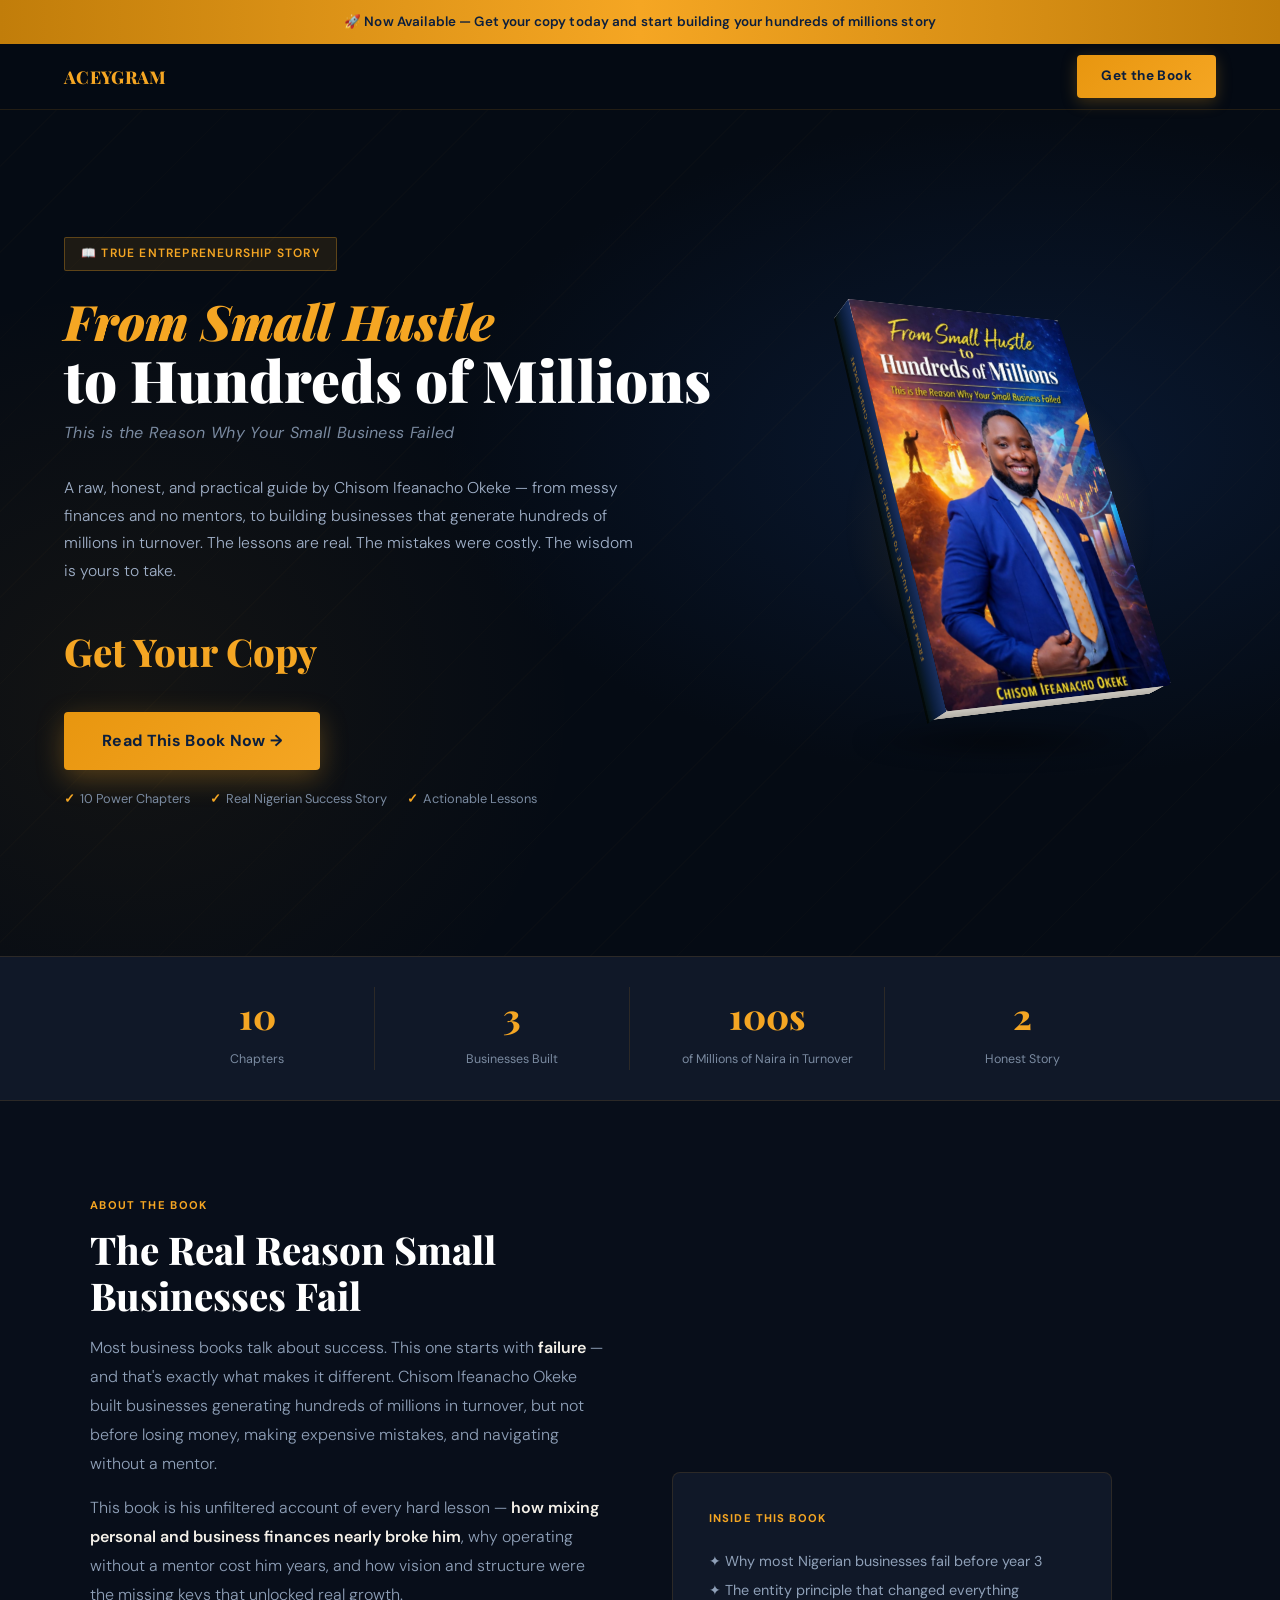
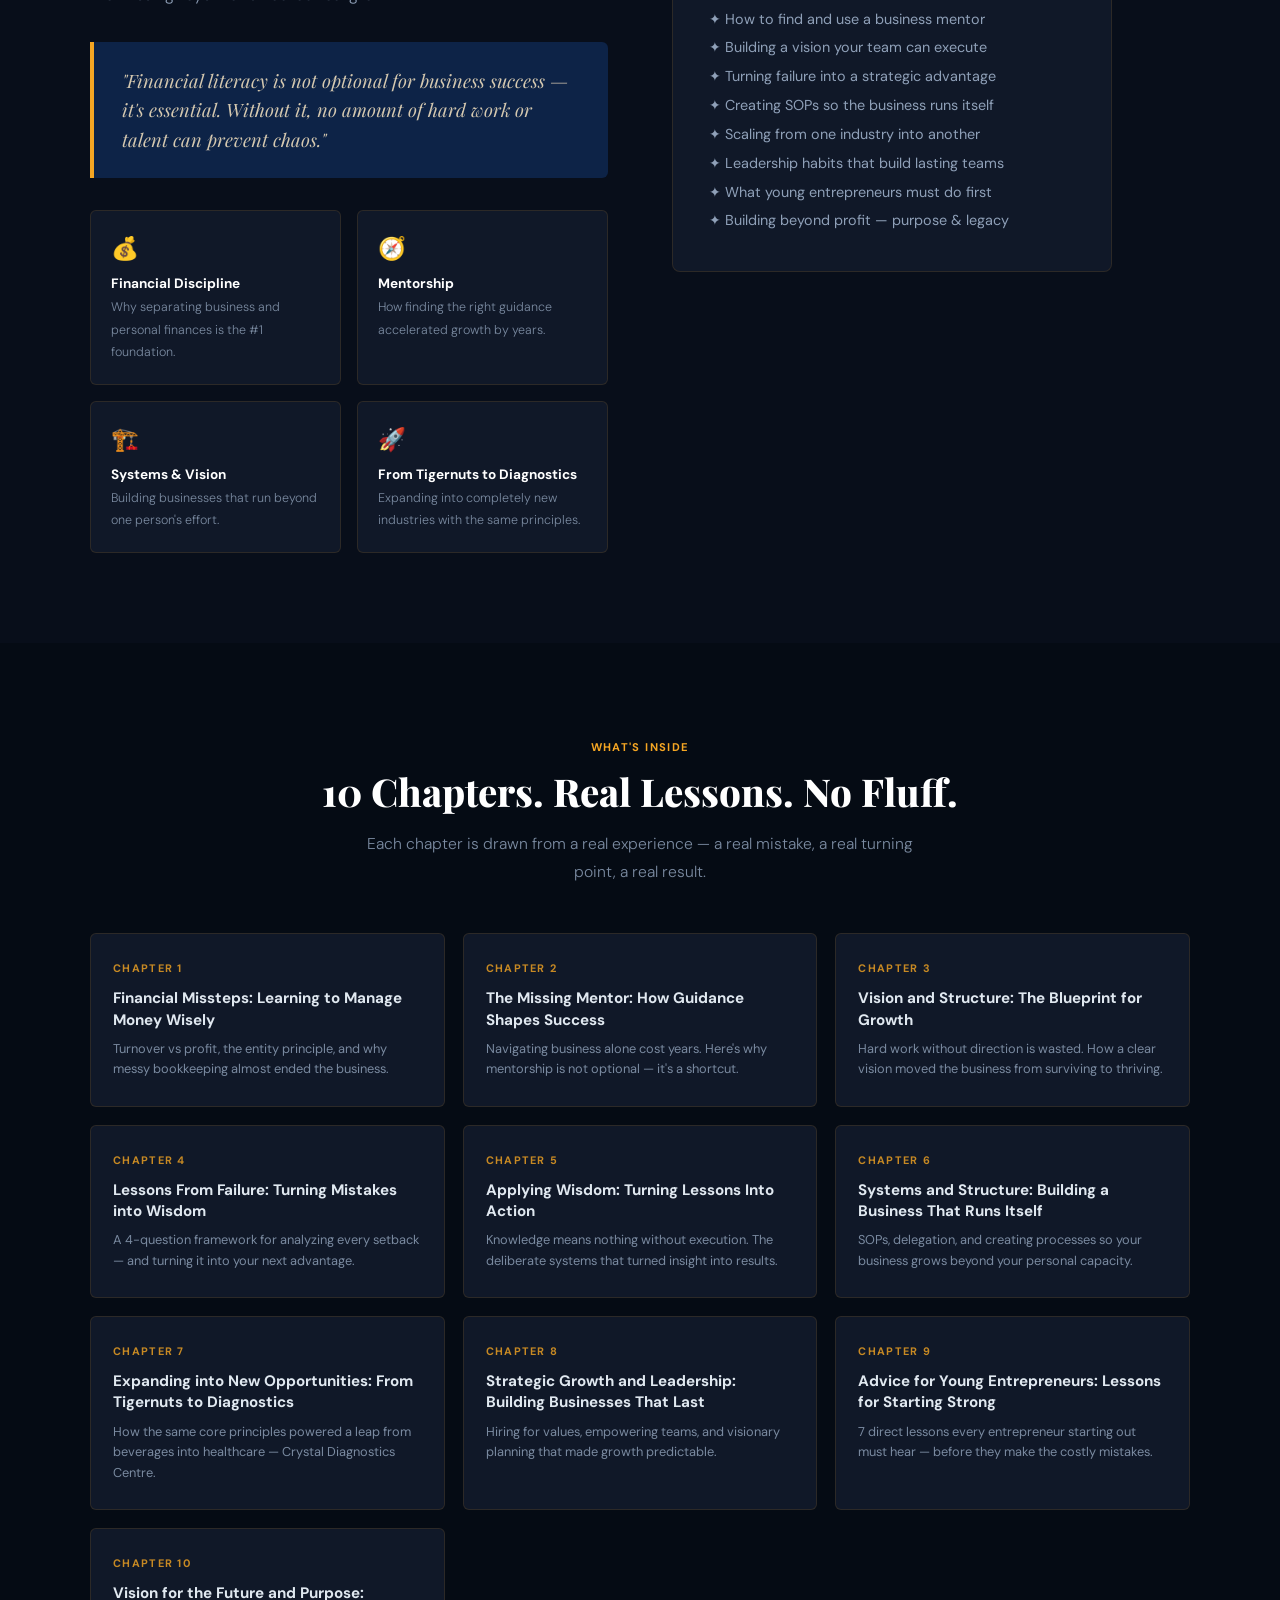
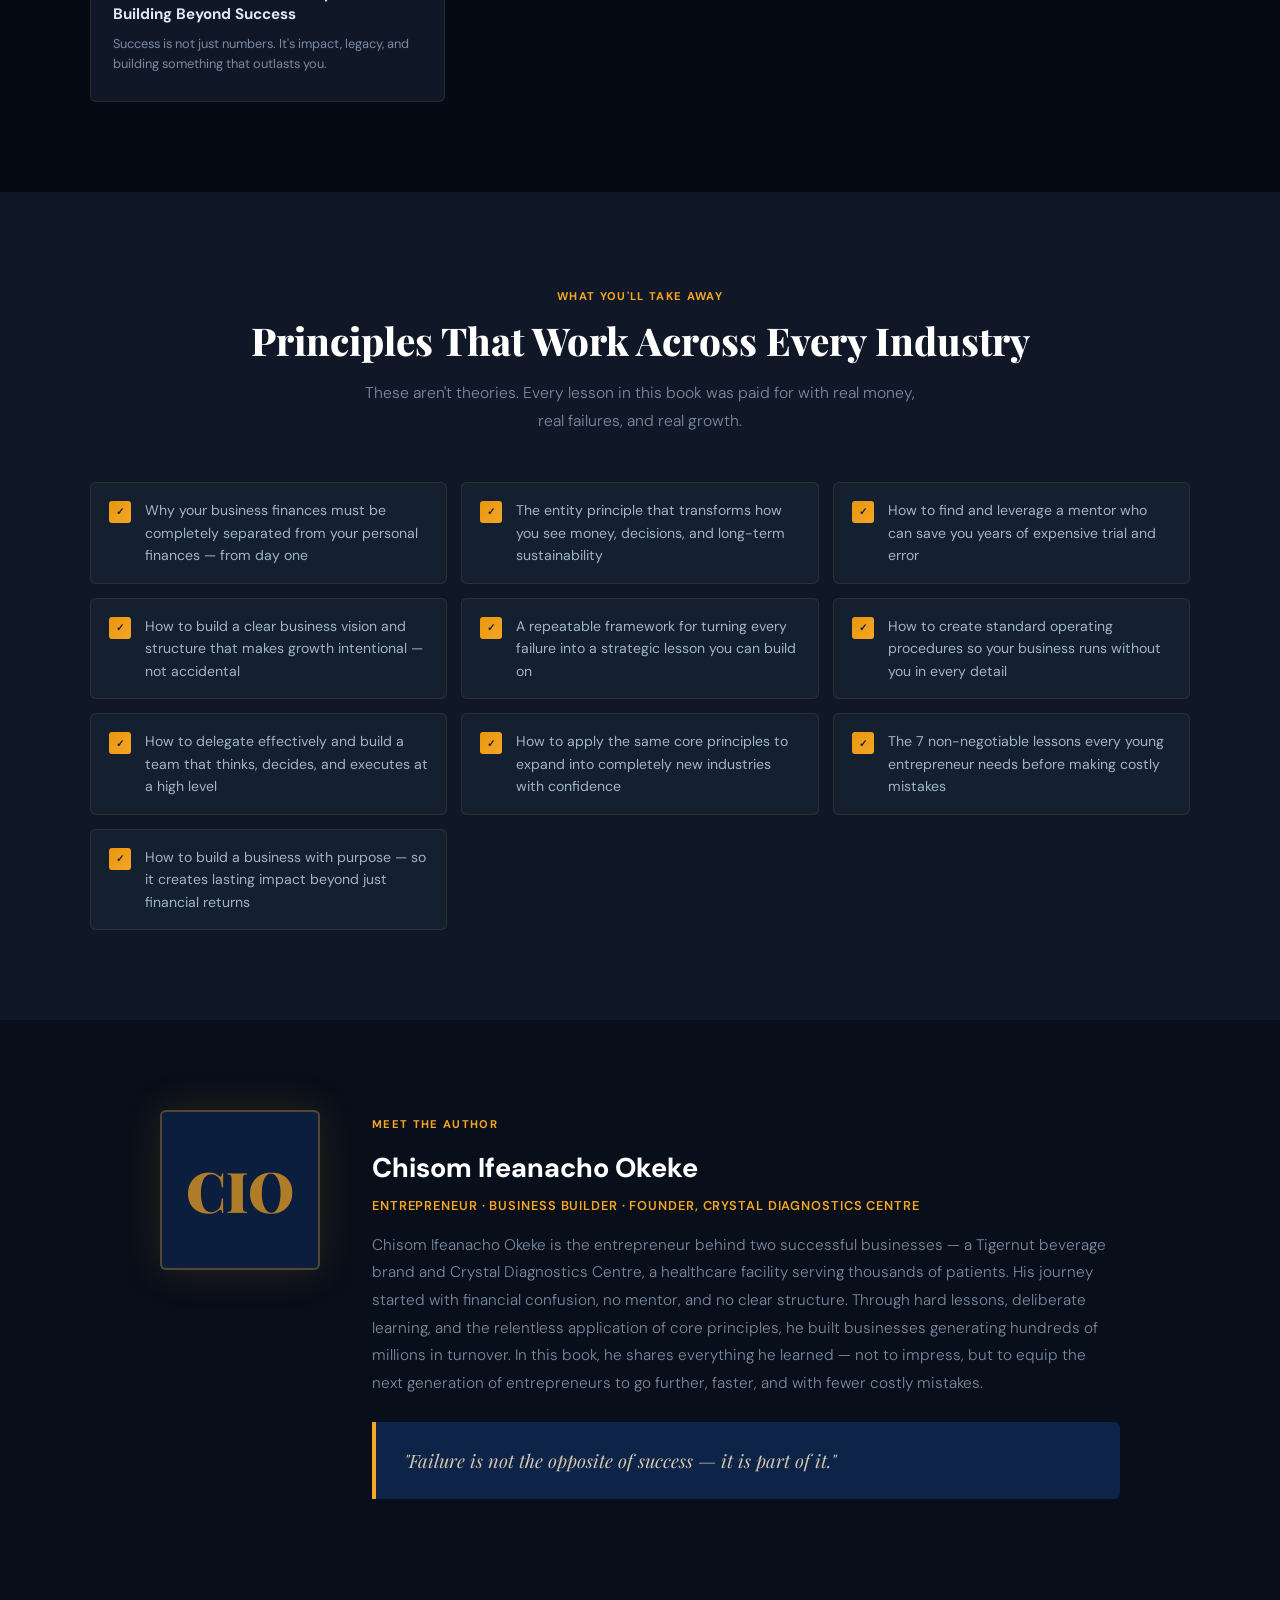
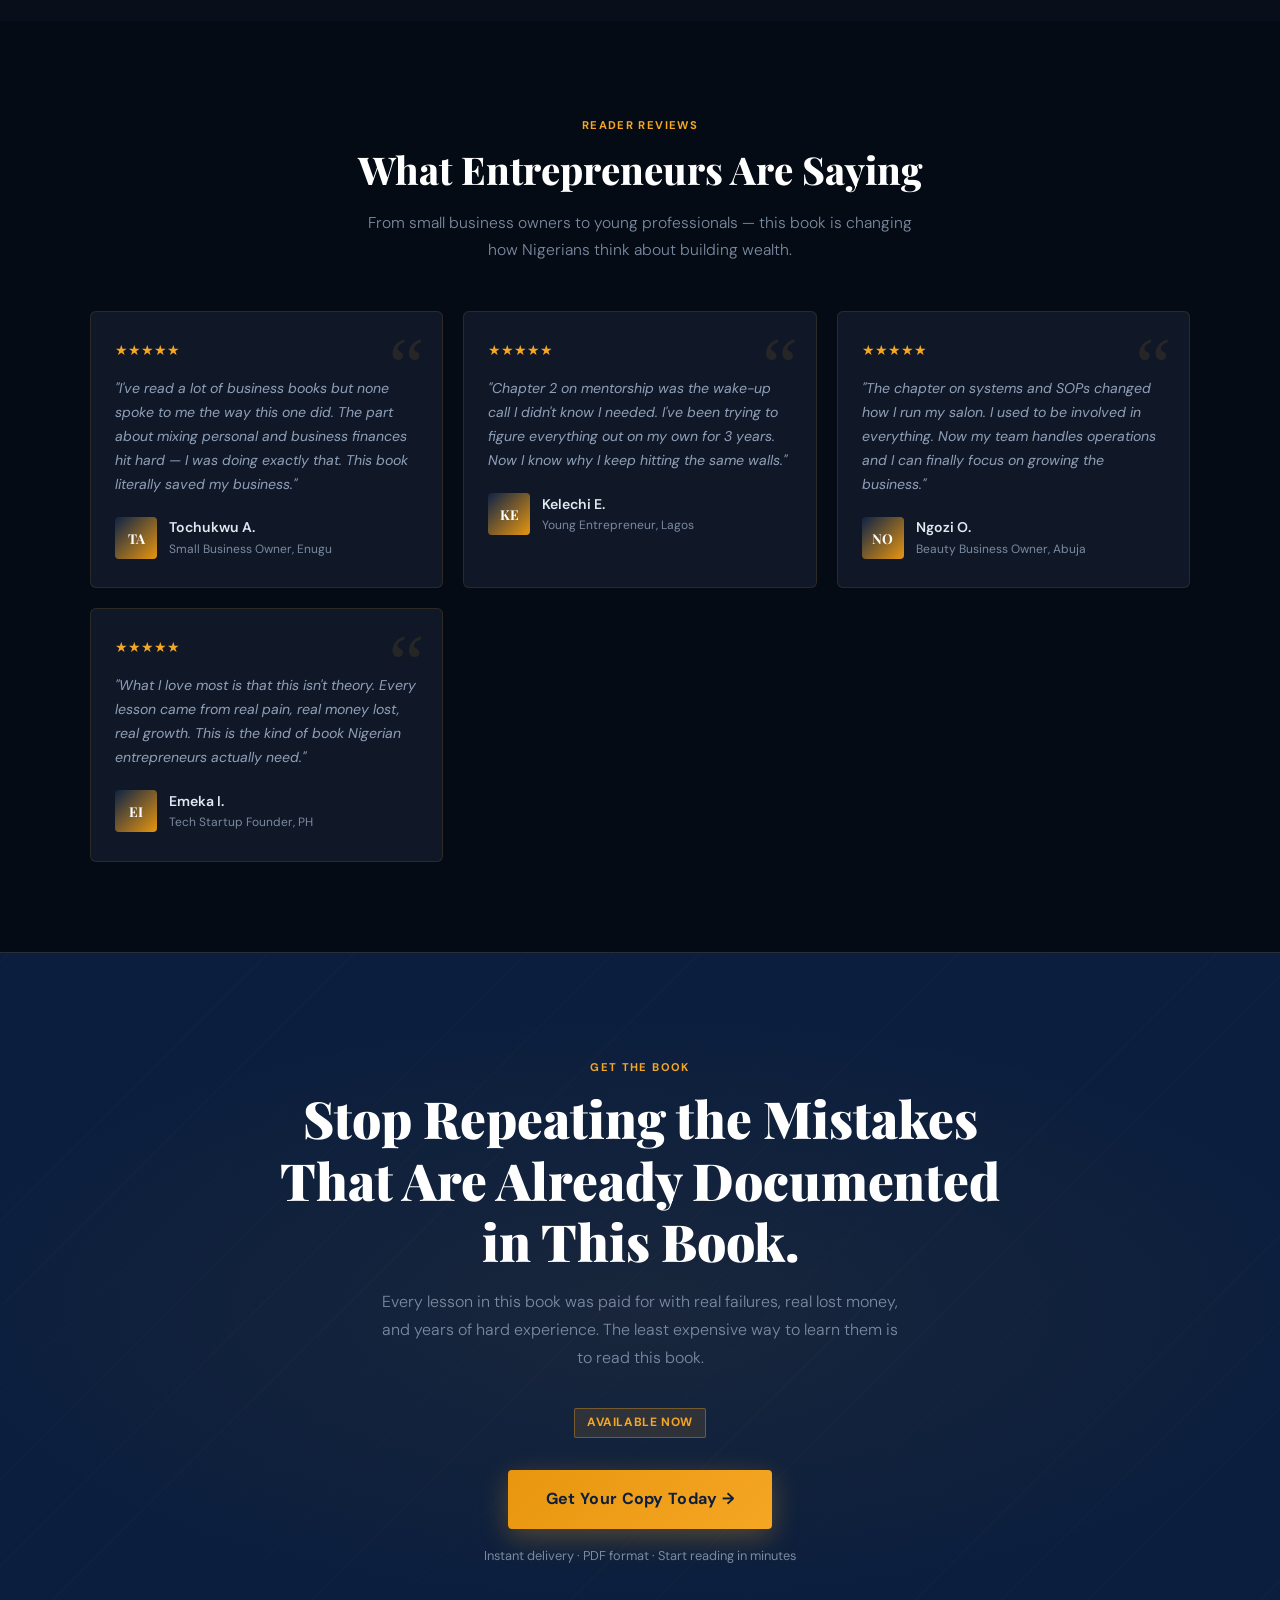
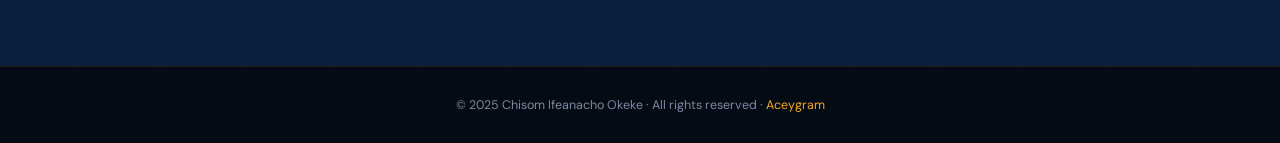
==== index.html @ 0dd40a5f "integrated facebook pexel" ====
<!DOCTYPE html>
<html lang="en">
<head>
<meta charset="UTF-8"/>
<meta name="viewport" content="width=device-width, initial-scale=1.0"/>
<title>From Small Hustle to Hundreds of Millions — Chisom Ifeanacho Okeke</title>
<link href="https://fonts.googleapis.com/css2?family=Playfair+Display:ital,wght@0,700;0,800;0,900;1,700&family=DM+Sans:wght@300;400;500;600&display=swap" rel="stylesheet"/>
<link rel="stylesheet" href="style.css">
        <link rel="icon" href="images/hustle-cover.jpg" type="image/png">
        <script>
          !function(f,b,e,v,n,t,s)
          {if(f.fbq)return;n=f.fbq=function(){n.callMethod?
          n.callMethod.apply(n,arguments):n.queue.push(arguments)};
          if(!f._fbq)f._fbq=n;n.push=n;n.loaded=!0;n.version='2.0';
          n.queue=[];t=b.createElement(e);t.async=!0;
          t.src=v;s=b.getElementsByTagName(e)[0];
          s.parentNode.insertBefore(t,s)}(window, document,'script',
          'https://connect.facebook.net/en_US/fbevents.js');

          fbq('init', '785774641243821');
          fbq('track', 'PageView');
        </script>
</head>
<body>

<noscript>
  <img height="1" width="1" style="display:none"
  src="https://www.facebook.com/tr?id=785774641243821&ev=PageView&noscript=1"/>
</noscript>

<!-- ANNOUNCEMENT BAR -->
<div class="bar">
  🚀 Now Available — Get your copy today and start building your hundreds of millions story
</div>

<!-- NAV -->
<nav>
  <div class="nav-logo">ACEYGRAM</div>
  <a href="https://paystack.shop/pay/mr-chisom" target="_blank" class="nav-cta">Get the Book</a>
</nav>

<!-- HERO -->
<section class="hero">
  <div class="hero-grid">
    <div class="hero-left">
      <div class="hero-eyebrow">📖 True Entrepreneurship Story</div>
      <h1>
        <span class="script">From Small Hustle</span>
        <span class="bold-line">to Hundreds of Millions</span>
      </h1>
      <p class="hero-subtitle">This is the Reason Why Your Small Business Failed</p>
      <p class="hero-desc">A raw, honest, and practical guide by Chisom Ifeanacho Okeke — from messy finances and no mentors, to building businesses that generate hundreds of millions in turnover. The lessons are real. The mistakes were costly. The wisdom is yours to take.</p>
      <div class="hero-price-row">
        <span class="price-now">Get Your Copy</span>
      </div>
      <a href="https://paystack.shop/pay/mr-chisom" target="_blank" class="btn-primary">
        Read This Book Now →
      </a>
      <div class="hero-trust">
        <span class="hero-trust-item">10 Power Chapters</span>
        <span class="hero-trust-item">Real Nigerian Success Story</span>
        <span class="hero-trust-item">Actionable Lessons</span>
      </div>
    </div>

    <div class="hero-visual">
      <div class="book-glow"></div>
      <div class="book-wrap">
        <div class="book-scene">
          <div class="book-3d">
            <div class="book-front">
              <!-- Replace src with your actual cover image path -->
              <img src="images/hustle-cover.jpg" alt="From Small Hustle to Hundreds of Millions"/>
            </div>
            <div class="book-spine">
              <span class="spine-text">From Small Hustle to Hundreds of Millions · Chisom Okeke</span>
            </div>
            <div class="book-top"></div>
            <div class="book-bottom"></div>
          </div>
        </div>
        <div class="book-shadow-el"></div>
      </div>
    </div>
  </div>
</section>

<!-- STATS BAR -->
<div class="stats-bar">
  <div class="stats-inner">
    <div class="stat-divider">
      <div class="stat-num">10</div>
      <div class="stat-label">Chapters</div>
    </div>
    <div class="stat-divider">
      <div class="stat-num">3</div>
      <div class="stat-label">Businesses Built</div>
    </div>
    <div class="stat-divider">
      <div class="stat-num">100s</div>
      <div class="stat-label">of Millions of Naira in Turnover</div>
    </div>
    <div class="stat-divider">
      <div class="stat-num">2</div>
      <div class="stat-label">Honest Story</div>
    </div>
  </div>
</div>

<!-- ABOUT -->
<section class="about">
  <div class="about-grid">
    <div class="about-text">
      <div class="section-tag">About the Book</div>
      <h2 class="section-title">The Real Reason Small Businesses Fail</h2>
      <p>Most business books talk about success. This one starts with <strong>failure</strong> — and that's exactly what makes it different. Chisom Ifeanacho Okeke built businesses generating hundreds of millions in turnover, but not before losing money, making expensive mistakes, and navigating without a mentor.</p>
      <p>This book is his unfiltered account of every hard lesson — <strong>how mixing personal and business finances nearly broke him</strong>, why operating without a mentor cost him years, and how vision and structure were the missing keys that unlocked real growth.</p>
      <div class="pull-quote">"Financial literacy is not optional for business success — it's essential. Without it, no amount of hard work or talent can prevent chaos."</div>
      <div class="about-highlights">
        <div class="highlight-card">
          <div class="highlight-icon">💰</div>
          <h4>Financial Discipline</h4>
          <p>Why separating business and personal finances is the #1 foundation.</p>
        </div>
        <div class="highlight-card">
          <div class="highlight-icon">🧭</div>
          <h4>Mentorship</h4>
          <p>How finding the right guidance accelerated growth by years.</p>
        </div>
        <div class="highlight-card">
          <div class="highlight-icon">🏗️</div>
          <h4>Systems & Vision</h4>
          <p>Building businesses that run beyond one person's effort.</p>
        </div>
        <div class="highlight-card">
          <div class="highlight-icon">🚀</div>
          <h4>From Tigernuts to Diagnostics</h4>
          <p>Expanding into completely new industries with the same principles.</p>
        </div>
      </div>
    </div>
    <div style="position:relative;">
      <div style="background:var(--surface);border:1px solid var(--border);border-radius:8px;padding:36px;max-width:440px;">
        <div style="font-size:0.7rem;font-weight:700;letter-spacing:0.1em;text-transform:uppercase;color:var(--gold);margin-bottom:20px;">Inside This Book</div>
        <div style="color:#8fa0b8;font-size:0.9rem;line-height:2;">
          ✦ Why most Nigerian businesses fail before year 3<br/>
          ✦ The entity principle that changed everything<br/>
          ✦ How to find and use a business mentor<br/>
          ✦ Building a vision your team can execute<br/>
          ✦ Turning failure into a strategic advantage<br/>
          ✦ Creating SOPs so the business runs itself<br/>
          ✦ Scaling from one industry into another<br/>
          ✦ Leadership habits that build lasting teams<br/>
          ✦ What young entrepreneurs must do first<br/>
          ✦ Building beyond profit — purpose & legacy
        </div>
      </div>
    </div>
  </div>
</section>

<!-- CHAPTERS -->
<section class="chapters">
  <div class="center" style="max-width:1100px;margin:0 auto;">
    <div class="section-tag">What's Inside</div>
    <h2 class="section-title">10 Chapters. Real Lessons. No Fluff.</h2>
    <p class="section-lead">Each chapter is drawn from a real experience — a real mistake, a real turning point, a real result.</p>
  </div>
  <div class="chapters-grid">
    <div class="chapter-card">
      <div class="chapter-num">Chapter 1</div>
      <h3>Financial Missteps: Learning to Manage Money Wisely</h3>
      <p>Turnover vs profit, the entity principle, and why messy bookkeeping almost ended the business.</p>
    </div>
    <div class="chapter-card">
      <div class="chapter-num">Chapter 2</div>
      <h3>The Missing Mentor: How Guidance Shapes Success</h3>
      <p>Navigating business alone cost years. Here's why mentorship is not optional — it's a shortcut.</p>
    </div>
    <div class="chapter-card">
      <div class="chapter-num">Chapter 3</div>
      <h3>Vision and Structure: The Blueprint for Growth</h3>
      <p>Hard work without direction is wasted. How a clear vision moved the business from surviving to thriving.</p>
    </div>
    <div class="chapter-card">
      <div class="chapter-num">Chapter 4</div>
      <h3>Lessons From Failure: Turning Mistakes into Wisdom</h3>
      <p>A 4-question framework for analyzing every setback — and turning it into your next advantage.</p>
    </div>
    <div class="chapter-card">
      <div class="chapter-num">Chapter 5</div>
      <h3>Applying Wisdom: Turning Lessons Into Action</h3>
      <p>Knowledge means nothing without execution. The deliberate systems that turned insight into results.</p>
    </div>
    <div class="chapter-card">
      <div class="chapter-num">Chapter 6</div>
      <h3>Systems and Structure: Building a Business That Runs Itself</h3>
      <p>SOPs, delegation, and creating processes so your business grows beyond your personal capacity.</p>
    </div>
    <div class="chapter-card">
      <div class="chapter-num">Chapter 7</div>
      <h3>Expanding into New Opportunities: From Tigernuts to Diagnostics</h3>
      <p>How the same core principles powered a leap from beverages into healthcare — Crystal Diagnostics Centre.</p>
    </div>
    <div class="chapter-card">
      <div class="chapter-num">Chapter 8</div>
      <h3>Strategic Growth and Leadership: Building Businesses That Last</h3>
      <p>Hiring for values, empowering teams, and visionary planning that made growth predictable.</p>
    </div>
    <div class="chapter-card">
      <div class="chapter-num">Chapter 9</div>
      <h3>Advice for Young Entrepreneurs: Lessons for Starting Strong</h3>
      <p>7 direct lessons every entrepreneur starting out must hear — before they make the costly mistakes.</p>
    </div>
    <div class="chapter-card">
      <div class="chapter-num">Chapter 10</div>
      <h3>Vision for the Future and Purpose: Building Beyond Success</h3>
      <p>Success is not just numbers. It's impact, legacy, and building something that outlasts you.</p>
    </div>
  </div>
</section>

<!-- LEARN -->
<section class="learn">
  <div class="center" style="max-width:1100px;margin:0 auto;">
    <div class="section-tag">What You'll Take Away</div>
    <h2 class="section-title">Principles That Work Across Every Industry</h2>
    <p class="section-lead">These aren't theories. Every lesson in this book was paid for with real money, real failures, and real growth.</p>
  </div>
  <div class="learn-list">
    <div class="learn-item"><div class="learn-check">✓</div><p>Why your business finances must be completely separated from your personal finances — from day one</p></div>
    <div class="learn-item"><div class="learn-check">✓</div><p>The entity principle that transforms how you see money, decisions, and long-term sustainability</p></div>
    <div class="learn-item"><div class="learn-check">✓</div><p>How to find and leverage a mentor who can save you years of expensive trial and error</p></div>
    <div class="learn-item"><div class="learn-check">✓</div><p>How to build a clear business vision and structure that makes growth intentional — not accidental</p></div>
    <div class="learn-item"><div class="learn-check">✓</div><p>A repeatable framework for turning every failure into a strategic lesson you can build on</p></div>
    <div class="learn-item"><div class="learn-check">✓</div><p>How to create standard operating procedures so your business runs without you in every detail</p></div>
    <div class="learn-item"><div class="learn-check">✓</div><p>How to delegate effectively and build a team that thinks, decides, and executes at a high level</p></div>
    <div class="learn-item"><div class="learn-check">✓</div><p>How to apply the same core principles to expand into completely new industries with confidence</p></div>
    <div class="learn-item"><div class="learn-check">✓</div><p>The 7 non-negotiable lessons every young entrepreneur needs before making costly mistakes</p></div>
    <div class="learn-item"><div class="learn-check">✓</div><p>How to build a business with purpose — so it creates lasting impact beyond just financial returns</p></div>
  </div>
</section>

<!-- AUTHOR -->
<section class="author">
  <div class="author-inner">
    <div class="author-img-wrap">
      <div class="author-initials">CIO</div>
    </div>
    <div>
      <div class="section-tag">Meet the Author</div>
      <div class="author-name">Chisom Ifeanacho Okeke</div>
      <div class="author-role">Entrepreneur · Business Builder · Founder, Crystal Diagnostics Centre</div>
      <p class="author-bio">Chisom Ifeanacho Okeke is the entrepreneur behind two successful businesses — a Tigernut beverage brand and Crystal Diagnostics Centre, a healthcare facility serving thousands of patients. His journey started with financial confusion, no mentor, and no clear structure. Through hard lessons, deliberate learning, and the relentless application of core principles, he built businesses generating hundreds of millions in turnover. In this book, he shares everything he learned — not to impress, but to equip the next generation of entrepreneurs to go further, faster, and with fewer costly mistakes.</p>
      <div class="pull-quote" style="margin-top:24px;">"Failure is not the opposite of success — it is part of it."</div>
    </div>
  </div>
</section>

<!-- TESTIMONIALS -->
<section class="testimonials">
  <div class="center" style="max-width:1100px;margin:0 auto;">
    <div class="section-tag">Reader Reviews</div>
    <h2 class="section-title">What Entrepreneurs Are Saying</h2>
    <p class="section-lead">From small business owners to young professionals — this book is changing how Nigerians think about building wealth.</p>
  </div>
  <div class="testi-grid">
    <div class="testi-card">
      <div class="stars">★★★★★</div>
      <p class="testi-text">"I've read a lot of business books but none spoke to me the way this one did. The part about mixing personal and business finances hit hard — I was doing exactly that. This book literally saved my business."</p>
      <div class="testi-author">
        <div class="testi-avatar">TA</div>
        <div>
          <div class="testi-name">Tochukwu A.</div>
          <div class="testi-role">Small Business Owner, Enugu</div>
        </div>
      </div>
    </div>
    <div class="testi-card">
      <div class="stars">★★★★★</div>
      <p class="testi-text">"Chapter 2 on mentorship was the wake-up call I didn't know I needed. I've been trying to figure everything out on my own for 3 years. Now I know why I keep hitting the same walls."</p>
      <div class="testi-author">
        <div class="testi-avatar">KE</div>
        <div>
          <div class="testi-name">Kelechi E.</div>
          <div class="testi-role">Young Entrepreneur, Lagos</div>
        </div>
      </div>
    </div>
    <div class="testi-card">
      <div class="stars">★★★★★</div>
      <p class="testi-text">"The chapter on systems and SOPs changed how I run my salon. I used to be involved in everything. Now my team handles operations and I can finally focus on growing the business."</p>
      <div class="testi-author">
        <div class="testi-avatar">NO</div>
        <div>
          <div class="testi-name">Ngozi O.</div>
          <div class="testi-role">Beauty Business Owner, Abuja</div>
        </div>
      </div>
    </div>
    <div class="testi-card">
      <div class="stars">★★★★★</div>
      <p class="testi-text">"What I love most is that this isn't theory. Every lesson came from real pain, real money lost, real growth. This is the kind of book Nigerian entrepreneurs actually need."</p>
      <div class="testi-author">
        <div class="testi-avatar">EI</div>
        <div>
          <div class="testi-name">Emeka I.</div>
          <div class="testi-role">Tech Startup Founder, PH</div>
        </div>
      </div>
    </div>
  </div>
</section>

<!-- CTA -->
<section class="cta-section" id="buy">
  <div class="cta-inner">
    <div class="section-tag">Get the Book</div>
    <h2>Stop Repeating the Mistakes That Are Already Documented in This Book.</h2>
    <p>Every lesson in this book was paid for with real failures, real lost money, and years of hard experience. The least expensive way to learn them is to read this book.</p>
    <div class="cta-price-row">
      <span class="price-badge">Available Now</span>
    </div>
    <a href="https://paystack.shop/pay/mr-chisom" target="_blank" class="btn-primary">
      Get Your Copy Today →
    </a>
    <div style="margin-top:16px;font-size:0.8rem;color:var(--muted);">Instant delivery · PDF format · Start reading in minutes</div>
  </div>
</section>

<!-- FOOTER -->
<footer>
  <p>© 2025 Chisom Ifeanacho Okeke · All rights reserved · <a href="https://aceygram.vercel.app">Aceygram</a></p>
</footer>

</body>
</html>
---- style.css ----
:root {
    --gold: #F5A623;
    --gold2: #E8960F;
    --dark-gold: #C17D0A;
    --navy: #0B1E3D;
    --navy2: #0d2347;
    --dark: #080e1a;
    --darker: #050b14;
    --surface: #101828;
    --surface2: #141f30;
    --text: #f4f0e8;
    --muted: #7a8aa0;
    --border: rgba(245,166,35,0.12);
  }

  *, *::before, *::after { box-sizing: border-box; margin: 0; padding: 0; }
  html { scroll-behavior: smooth; }

  body {
    background: var(--darker);
    color: var(--text);
    font-family: 'DM Sans', sans-serif;
    font-size: 16px;
    line-height: 1.65;
    overflow-x: hidden;
  }

  h1,h2,h3,h4 { font-family: 'Playfair Display', serif; line-height: 1.2; }
  a { text-decoration: none; color: inherit; }

  /* ── ANNOUNCEMENT BAR ── */
  .bar {
    background: linear-gradient(90deg, #C17D0A, #F5A623, #C17D0A);
    text-align: center;
    padding: 11px 20px;
    font-size: 0.84rem;
    font-weight: 600;
    color: #0B1E3D;
    letter-spacing: 0.01em;
  }
  .bar span { opacity: 0.7; margin: 0 8px; }

  /* ── NAV ── */
  nav {
    position: sticky; top: 0; z-index: 100;
    background: rgba(5,11,20,0.95);
    backdrop-filter: blur(14px);
    border-bottom: 1px solid var(--border);
    display: flex; align-items: center; justify-content: space-between;
    padding: 0 5%;
    height: 66px;
  }
  .nav-logo {
    font-family: 'Playfair Display', serif;
    font-weight: 800;
    font-size: 1.1rem;
    color: var(--gold);
    letter-spacing: 0.02em;
  }
  .nav-cta {
    background: linear-gradient(135deg, var(--gold2), var(--gold));
    color: var(--navy);
    font-family: 'DM Sans', sans-serif;
    font-weight: 700;
    font-size: 0.85rem;
    padding: 10px 24px;
    border-radius: 4px;
    letter-spacing: 0.03em;
    transition: opacity 0.2s, transform 0.2s;
    box-shadow: 0 4px 16px rgba(245,166,35,0.25);
  }
  .nav-cta:hover { opacity: 0.88; transform: translateY(-1px); }

  /* ── HERO ── */
  .hero {
    min-height: 94vh;
    display: flex; align-items: center;
    padding: 40px 5% 60px;
    position: relative;
    overflow: hidden;
    background:
      radial-gradient(ellipse 70% 60% at 80% 40%, rgba(11,30,61,0.7) 0%, transparent 65%),
      radial-gradient(ellipse 50% 70% at 10% 70%, rgba(193,125,10,0.08) 0%, transparent 70%);
  }
  /* Diagonal texture */
  .hero::before {
    content: '';
    position: absolute; inset: 0;
    background-image: repeating-linear-gradient(
      -45deg,
      transparent,
      transparent 60px,
      rgba(245,166,35,0.015) 60px,
      rgba(245,166,35,0.015) 61px
    );
    pointer-events: none;
  }

  .hero-grid {
    display: grid;
    grid-template-columns: 1.5fr 1fr;
    gap: 70px;
    align-items: center;
    max-width: 1200px;
    margin: 0 auto;
    width: 100%;
    position: relative;
    z-index: 1;
  }

  .hero-eyebrow {
    display: inline-flex; align-items: center; gap: 8px;
    background: rgba(245,166,35,0.1);
    border: 1px solid rgba(245,166,35,0.3);
    color: var(--gold);
    font-size: 0.75rem;
    font-weight: 600;
    letter-spacing: 0.1em;
    text-transform: uppercase;
    padding: 6px 16px;
    border-radius: 2px;
    margin-bottom: 24px;
  }

  .hero h1 {
    font-size: clamp(2.4rem, 4.5vw, 3.8rem);
    font-weight: 900;
    line-height: 1.08;
    margin-bottom: 10px;
    color: #fff;
  }
  .hero h1 .script {
    font-style: italic;
    color: var(--gold);
    display: block;
    font-size: 0.85em;
  }
  .hero h1 .bold-line {
    display: block;
    font-size: 1em;
  }
  .hero-subtitle {
    font-family: 'DM Sans', sans-serif;
    font-size: 1rem;
    color: var(--muted);
    font-style: italic;
    margin-bottom: 28px;
    letter-spacing: 0.02em;
  }
  .hero-desc {
    font-size: 0.98rem;
    color: #a0b0c8;
    margin-bottom: 36px;
    max-width: 90%;
    font-weight: 300;
    line-height: 1.75;
  }

  .hero-price-row {
    display: flex; align-items: center; gap: 14px;
    margin-bottom: 28px;
    flex-wrap: wrap;
  }
  .price-now {
    font-family: 'Playfair Display', serif;
    font-size: 2.4rem;
    font-weight: 800;
    color: var(--gold);
  }
  .price-old {
    font-size: 1rem;
    color: var(--muted);
    text-decoration: line-through;
  }
  .price-badge {
    background: rgba(245,166,35,0.12);
    border: 1px solid rgba(245,166,35,0.35);
    color: var(--gold);
    font-size: 0.75rem;
    font-weight: 700;
    padding: 4px 12px;
    border-radius: 2px;
    letter-spacing: 0.05em;
    text-transform: uppercase;
  }

  .btn-primary {
    display: inline-flex; align-items: center; gap: 10px;
    background: linear-gradient(135deg, var(--gold2), var(--gold));
    color: var(--navy);
    font-family: 'DM Sans', sans-serif;
    font-weight: 700;
    font-size: 1rem;
    padding: 16px 38px;
    border-radius: 4px;
    border: none; cursor: pointer;
    transition: transform 0.2s, box-shadow 0.2s;
    box-shadow: 0 8px 28px rgba(245,166,35,0.3);
    letter-spacing: 0.02em;
  }
  .btn-primary:hover { transform: translateY(-2px); box-shadow: 0 12px 36px rgba(245,166,35,0.45); }

  .hero-trust {
    display: flex; align-items: center; gap: 20px;
    margin-top: 18px;
    font-size: 0.8rem;
    color: var(--muted);
    flex-wrap: wrap;
  }
  .hero-trust-item { display: flex; align-items: center; gap: 5px; }
  .hero-trust-item::before { content: '✓'; color: var(--gold); font-weight: 700; }

  /* ── BOOK VISUAL ── */
  .hero-visual {
    display: flex; align-items: center; justify-content: center;
    position: relative;
  }
  .book-wrap {
    position: relative;
    animation: float 5s ease-in-out infinite;
  }
  @keyframes float {
    0%,100% { transform: translateY(0) rotate(-2deg); }
    50% { transform: translateY(-14px) rotate(-2deg); }
  }
  .book-scene { perspective: 1200px; }
  .book-3d {
    width: 260px;
    height: 422px;
    position: relative;
    transform-style: preserve-3d;
    transform: rotateY(34deg) rotateX(26deg);
}
.book-front {
    position: absolute;
    width: 260px;
    height: 425px;
    transform: translateZ(18px);
    border-radius: 2px 6px 6px 2px;
    overflow: hidden;
    box-shadow: inset 0 2px 6px rgba(255, 255, 255, 0.06);
}
  .book-front img {
    width: 100%; height: 100%; object-fit: cover; display: block;
  }
  .book-front::after {
    content: '';
    position: absolute; inset: 0;
    background: linear-gradient(135deg, rgba(255,255,255,0.1) 0%, transparent 40%);
    pointer-events: none;
  }
 .book-spine {
    position: absolute;
    width: 36px;
    height: 425px;
    left: 0;
    top: 0;
    background: linear-gradient(to right, #05100a 0%, #0B1E3D 50%, #1a3060 100%);
    transform: rotateY(-90deg) translateZ(0) translateX(-18px);
    transform-origin: left center;
    display: flex;
    align-items: center;
    justify-content: center;
}
  .book-spine::before {
    content: '';
    position: absolute; top:0; left:0; bottom:0; width:4px;
    background: rgba(0,0,0,0.45);
  }
  .spine-text {
    writing-mode: vertical-rl;
    transform: rotate(180deg);
    color: rgba(245,166,35,0.6);
    font-size: 8px;
    font-weight: 700;
    letter-spacing: 0.12em;
    text-transform: uppercase;
    white-space: nowrap;
  }
  .book-top {
    position: absolute;
    width: 260px; height: 36px;
    top:0; left:0;
    background: linear-gradient(to bottom, #e8e4dc 0%, #ccc8c0 100%);
    transform: rotateX(90deg) translateZ(0) translateY(-18px);
    transform-origin: top center;
  }
  .book-top::before {
    content:''; position:absolute; inset:0;
    background: repeating-linear-gradient(to right, transparent 0, transparent 3px, rgba(0,0,0,0.04) 3px, rgba(0,0,0,0.04) 4px);
  }
  .book-bottom {
    position: absolute;
    width: 260px; height: 36px;
    bottom:0; left:0;
    background: linear-gradient(to top, #b8b4ac 0%, #d4d0c8 100%);
    transform: rotateX(-90deg) translateZ(0) translateY(18px);
    transform-origin: bottom center;
  }
  .book-shadow-el {
    width: 240px; height: 36px;
    background: radial-gradient(ellipse, rgba(0,0,0,0.5) 0%, transparent 75%);
    margin: 14px auto 0;
    filter: blur(8px);
    transform: scaleX(1.15);
  }
  .book-glow {
    position: absolute;
    width: 340px; height: 340px;
    border-radius: 50%;
    background: radial-gradient(circle, rgba(245,166,35,0.15) 0%, transparent 65%);
    top: 50%; left: 50%;
    transform: translate(-50%,-50%);
    z-index: -1;
    pointer-events: none;
  }

  /* ── STATS ── */
  .stats-bar {
    background: var(--surface);
    border-top: 1px solid var(--border);
    border-bottom: 1px solid var(--border);
    padding: 30px 5%;
  }
  .stats-inner {
    max-width: 1000px; margin: 0 auto;
    display: grid; grid-template-columns: repeat(4,1fr);
    gap: 20px; text-align: center;
  }
  .stat-divider { border-right: 1px solid var(--border); }
  .stat-divider:last-child { border-right: none; }
  .stat-num {
    font-family: 'Playfair Display', serif;
    font-size: 2.2rem; font-weight: 800; color: var(--gold);
  }
  .stat-label { font-size: 0.78rem; color: var(--muted); margin-top: 4px; }

  /* ── SECTIONS ── */
  section { padding: 90px 5%; }
  .section-tag {
    display: inline-block;
    font-size: 0.7rem; font-weight: 700;
    letter-spacing: 0.12em; text-transform: uppercase;
    color: var(--gold); margin-bottom: 12px;
  }
  .section-title {
    font-size: clamp(1.8rem, 3vw, 2.6rem);
    font-weight: 800; margin-bottom: 16px;
    color: #fff;
  }
  .section-lead {
    font-size: 0.98rem; color: #7a8aa0;
    max-width: 560px; font-weight: 300;
    margin-bottom: 48px; line-height: 1.75;
  }
  .center { text-align: center; }
  .center .section-lead { margin: 0 auto 48px; }

  /* ── ABOUT ── */
  .about { background: var(--dark); }
  .about-grid {
    display: grid; grid-template-columns: 1fr 1fr;
    gap: 64px; align-items: center;
    max-width: 1100px; margin: 0 auto;
  }
  .about-text p { color: #8fa0b8; margin-bottom: 16px; font-weight: 300; line-height: 1.8; }
  .about-text p strong { color: var(--text); font-weight: 600; }
  .about-highlights {
    display: grid; grid-template-columns: 1fr 1fr;
    gap: 16px; margin-top: 32px;
  }
  .highlight-card {
    background: var(--surface);
    border: 1px solid var(--border);
    border-radius: 6px;
    padding: 20px;
    transition: border-color 0.2s, transform 0.2s;
  }
  .highlight-card:hover { border-color: rgba(245,166,35,0.4); transform: translateY(-2px); }
  .highlight-icon { font-size: 1.4rem; margin-bottom: 8px; }
  .highlight-card h4 { font-family: 'DM Sans', sans-serif; font-size: 0.85rem; font-weight: 700; margin-bottom: 4px; color: #fff; }
  .highlight-card p { font-size: 0.78rem; color: var(--muted); margin: 0; }

  /* ── CHAPTERS ── */
  .chapters { background: var(--darker); }
  .chapters-grid {
    display: grid; grid-template-columns: repeat(auto-fill, minmax(290px,1fr));
    gap: 18px; max-width: 1100px; margin: 0 auto;
  }
  .chapter-card {
    background: var(--surface);
    border: 1px solid var(--border);
    border-radius: 6px;
    padding: 26px 22px;
    position: relative; overflow: hidden;
    transition: border-color 0.25s, transform 0.25s;
  }
  .chapter-card:hover { border-color: rgba(245,166,35,0.4); transform: translateY(-3px); }
  .chapter-card::before {
    content: '';
    position: absolute; top:0; left:0; right:0; height: 2px;
    background: linear-gradient(90deg, var(--gold2), var(--gold));
    opacity: 0; transition: opacity 0.25s;
  }
  .chapter-card:hover::before { opacity: 1; }
  .chapter-num {
    font-size: 0.68rem; font-weight: 700;
    letter-spacing: 0.12em; text-transform: uppercase;
    color: var(--gold); margin-bottom: 10px;
    opacity: 0.8;
  }
  .chapter-card h3 {
    font-family: 'DM Sans', sans-serif;
    font-size: 0.95rem; font-weight: 700;
    margin-bottom: 8px; color: #e0e8f0;
    line-height: 1.4;
  }
  .chapter-card p { font-size: 0.8rem; color: var(--muted); line-height: 1.6; }

  /* ── LEARN ── */
  .learn { background: var(--surface); }
  .learn-list {
    display: grid; grid-template-columns: repeat(auto-fill, minmax(300px,1fr));
    gap: 14px; max-width: 1100px; margin: 0 auto;
  }
  .learn-item {
    display: flex; align-items: flex-start; gap: 14px;
    background: var(--surface2);
    border: 1px solid var(--border);
    border-radius: 6px;
    padding: 16px 18px;
  }
  .learn-check {
    width: 22px; height: 22px; min-width: 22px;
    background: linear-gradient(135deg, var(--gold2), var(--gold));
    border-radius: 3px;
    display: flex; align-items: center; justify-content: center;
    font-size: 0.65rem; color: var(--navy); font-weight: 800; margin-top: 2px;
  }
  .learn-item p { font-size: 0.88rem; color: #a0b4c8; line-height: 1.6; }

  /* ── AUTHOR ── */
  .author { background: var(--dark); }
  .author-inner {
    max-width: 960px; margin: 0 auto;
    display: grid; grid-template-columns: auto 1fr;
    gap: 52px; align-items: start;
  }
  .author-img-wrap {
    width: 160px; height: 160px; border-radius: 6px;
    overflow: hidden; flex-shrink: 0;
    border: 2px solid rgba(245,166,35,0.3);
    box-shadow: 0 0 40px rgba(245,166,35,0.15);
    background: var(--navy);
    display: flex; align-items: center; justify-content: center;
  }
  .author-initials {
    font-family: 'Playfair Display', serif;
    font-size: 3.5rem; font-weight: 900;
    color: var(--gold); opacity: 0.7;
  }
  .author-name {
    font-size: 1.7rem; font-weight: 800;
    margin-bottom: 4px; color: #fff;
  }
  .author-role {
    font-size: 0.8rem; color: var(--gold);
    font-weight: 600; margin-bottom: 16px;
    letter-spacing: 0.07em; text-transform: uppercase;
  }
  .author-bio { color: #7a8aa0; font-weight: 300; line-height: 1.8; font-size: 0.96rem; }

  /* ── QUOTES ── */
  .pull-quote {
    background: var(--navy2);
    border-left: 4px solid var(--gold);
    border-radius: 0 6px 6px 0;
    padding: 24px 28px;
    margin: 32px 0;
    font-family: 'Playfair Display', serif;
    font-size: 1.15rem;
    font-style: italic;
    color: #d4c8b0;
    line-height: 1.6;
  }

  /* ── TESTIMONIALS ── */
  .testimonials { background: var(--darker); }
  .testi-grid {
    display: grid; grid-template-columns: repeat(auto-fill, minmax(280px,1fr));
    gap: 20px; max-width: 1100px; margin: 0 auto;
  }
  .testi-card {
    background: var(--surface);
    border: 1px solid var(--border);
    border-radius: 6px;
    padding: 28px 24px;
    position: relative;
  }
  .testi-card::before {
    content: '\201C';
    position: absolute; top: 14px; right: 18px;
    font-size: 5rem; color: rgba(245,166,35,0.1);
    font-family: Georgia, serif; line-height: 1;
  }
  .stars { color: var(--gold); font-size: 0.85rem; margin-bottom: 14px; }
  .testi-text { font-size: 0.88rem; color: #8fa0b8; line-height: 1.7; margin-bottom: 20px; font-style: italic; }
  .testi-author { display: flex; align-items: center; gap: 12px; }
  .testi-avatar {
    width: 42px; height: 42px; border-radius: 4px;
    background: linear-gradient(135deg, var(--navy2), var(--gold2));
    display: flex; align-items: center; justify-content: center;
    font-weight: 700; font-size: 0.85rem; color: #fff;
    font-family: 'Playfair Display', serif;
  }
  .testi-name { font-weight: 600; font-size: 0.88rem; color: #e0e8f0; }
  .testi-role { font-size: 0.75rem; color: var(--muted); }

  /* ── CTA SECTION ── */
  .cta-section {
    background: var(--navy);
    border-top: 1px solid var(--border);
    padding: 100px 5%;
    text-align: center;
    position: relative; overflow: hidden;
  }
  .cta-section::before {
    content: '';
    position: absolute; inset: 0;
    background:
      radial-gradient(ellipse 80% 60% at 50% 50%, rgba(245,166,35,0.06) 0%, transparent 70%);
    pointer-events: none;
  }
  .cta-section::after {
    content: '';
    position: absolute; inset: 0;
    background-image: repeating-linear-gradient(
      -45deg, transparent, transparent 60px,
      rgba(245,166,35,0.02) 60px, rgba(245,166,35,0.02) 61px
    );
    pointer-events: none;
  }
  .cta-inner { position: relative; z-index: 1; }
  .cta-section h2 {
    font-size: clamp(2rem, 4vw, 3.2rem);
    font-weight: 900; margin-bottom: 16px;
    max-width: 720px; margin-left: auto; margin-right: auto;
    color: #fff;
  }
  .cta-section p {
    color: #7a8aa0; font-size: 1rem; max-width: 520px;
    margin: 0 auto 36px; font-weight: 300; line-height: 1.75;
  }
  .cta-price-row {
    display: flex; align-items: center; justify-content: center;
    gap: 16px; margin-bottom: 32px; flex-wrap: wrap;
  }

  /* ── FOOTER ── */
  footer {
    background: var(--darker);
    border-top: 1px solid var(--border);
    text-align: center;
    padding: 28px 5%;
    font-size: 0.78rem;
    color: var(--muted);
  }
  footer a { color: var(--gold); }

  /* ── RESPONSIVE ── */
  @media (max-width: 975px) {
    .hero-grid {
     
      grid-template-columns: 1fr 1fr;
      
  }
  }

  @media (max-width: 768px) {
    .hero-grid { grid-template-columns: 1fr; text-align: center; }
    .hero-desc, .hero-price-row, .hero-trust { max-width: 100%; justify-content: center; }
    .hero-visual { margin-top: 48px; }
    .stats-inner { grid-template-columns: repeat(2,1fr); }
    .about-grid { grid-template-columns: 1fr; }
    .about-highlights { grid-template-columns: 1fr; }
    .author-inner { grid-template-columns: 1fr; text-align: center; }
    .author-img-wrap { margin: 0 auto; }
  }

  /* ── FADE IN ── */
  @keyframes fadeUp {
    from { opacity: 0; transform: translateY(28px); }
    to   { opacity: 1; transform: translateY(0); }
  }
  .hero-left > * { animation: fadeUp 0.75s ease both; }
  .hero-left > *:nth-child(1) { animation-delay: 0.1s; }
  .hero-left > *:nth-child(2) { animation-delay: 0.2s; }
  .hero-left > *:nth-child(3) { animation-delay: 0.3s; }
  .hero-left > *:nth-child(4) { animation-delay: 0.38s; }
  .hero-left > *:nth-child(5) { animation-delay: 0.46s; }
  .hero-left > *:nth-child(6) { animation-delay: 0.54s; }
  .hero-visual { animation: fadeUp 0.9s 0.45s ease both; }
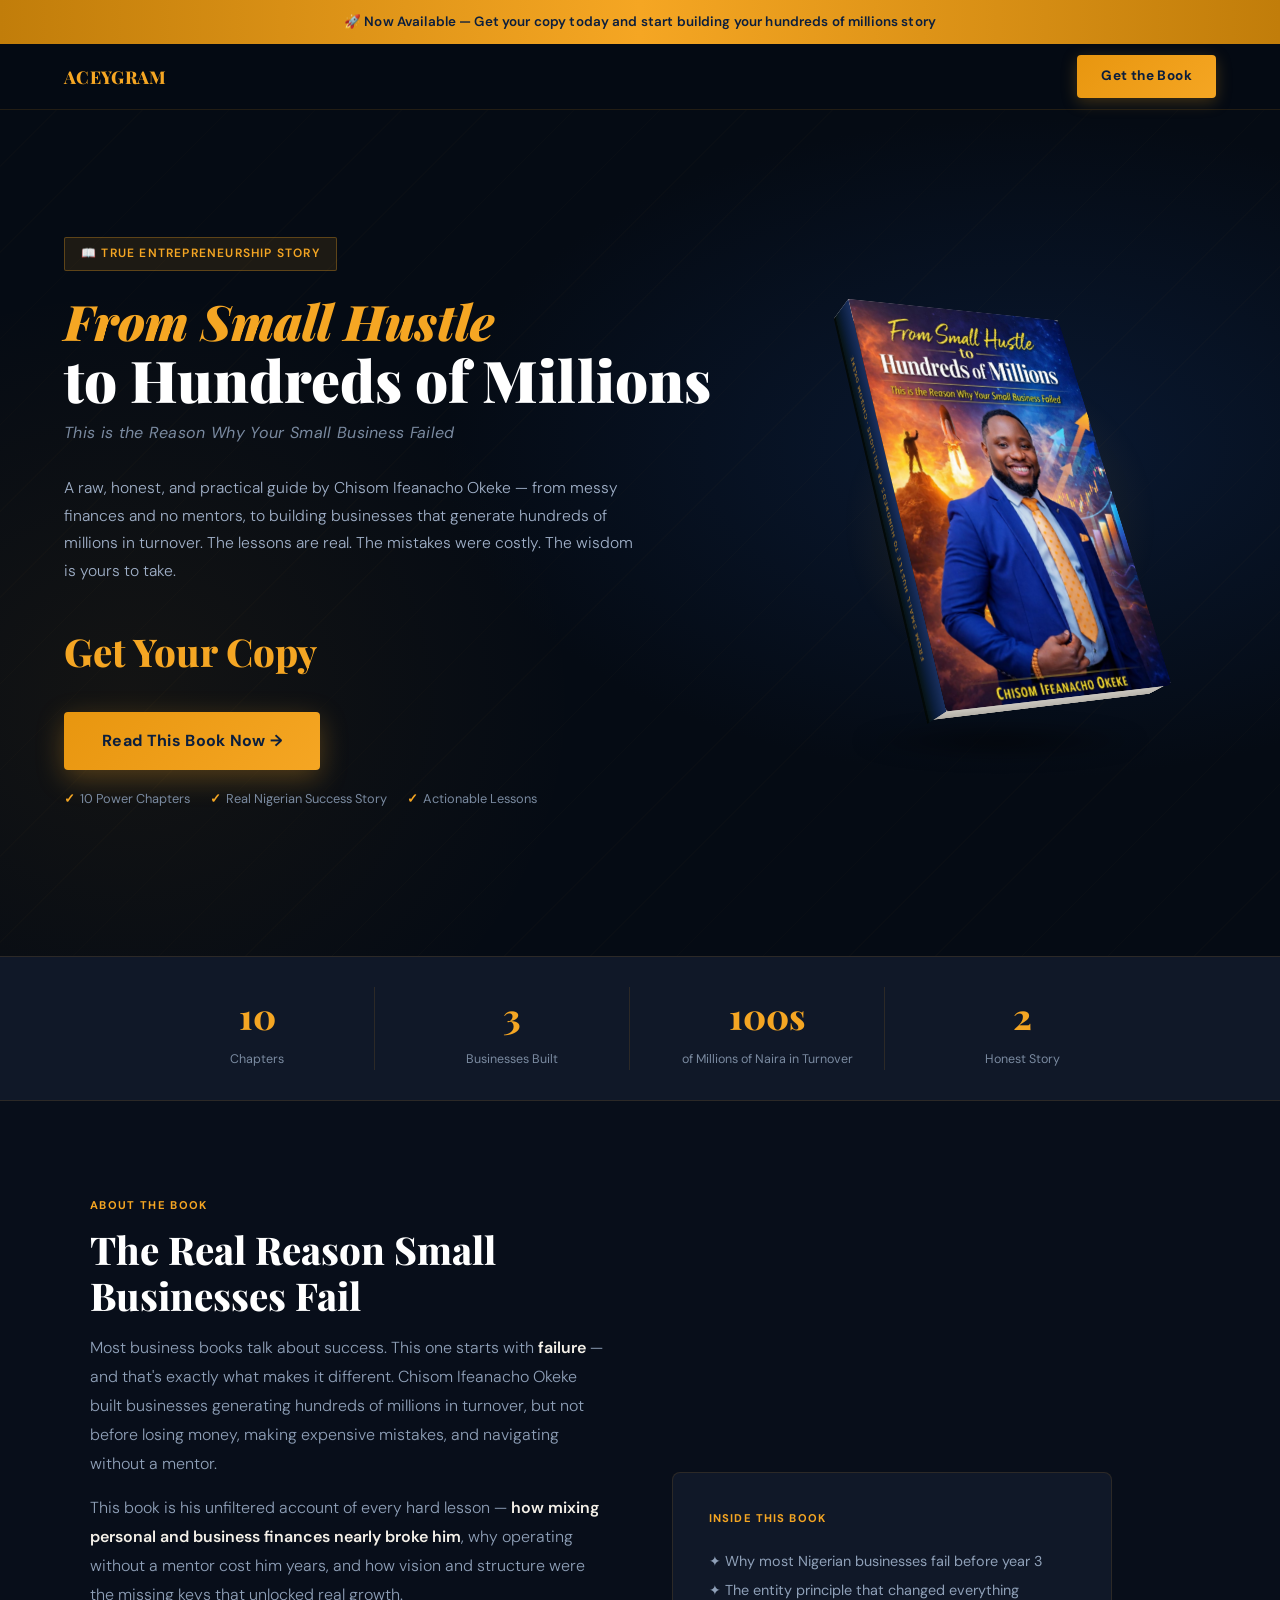
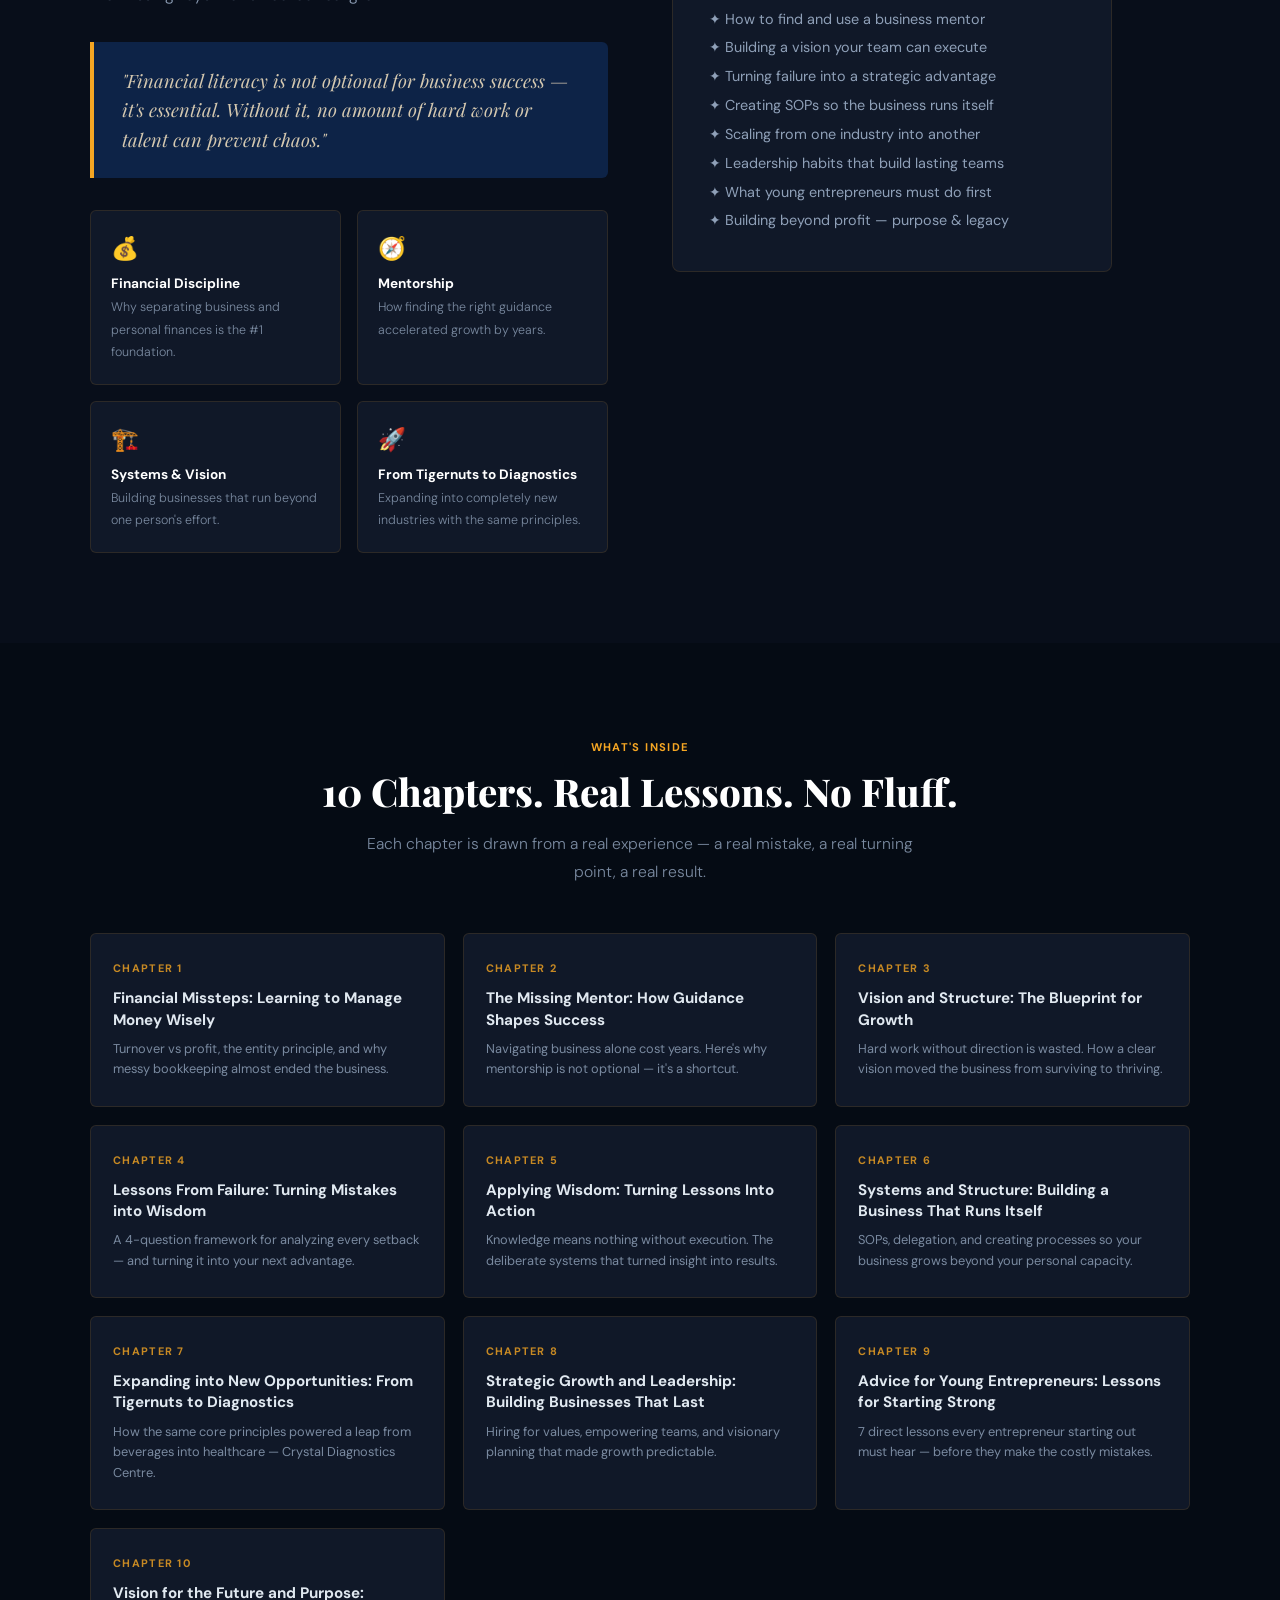
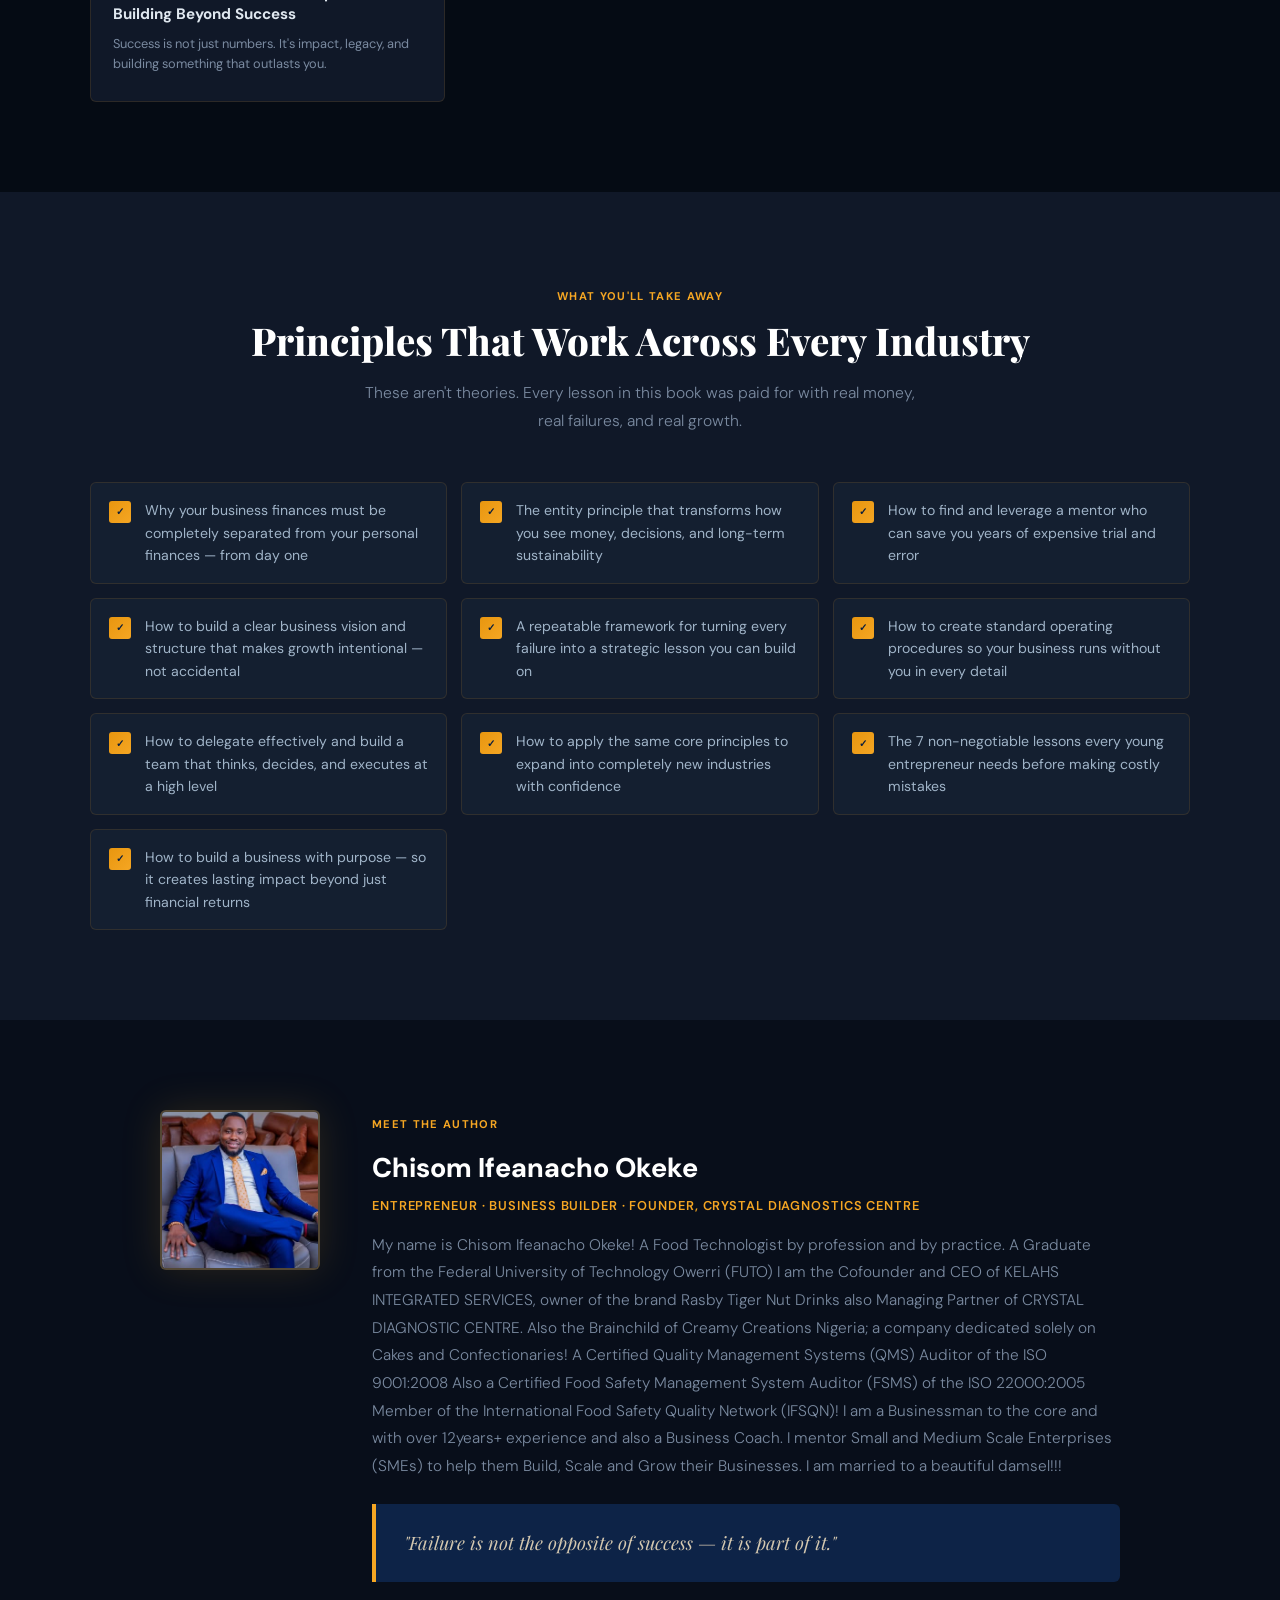
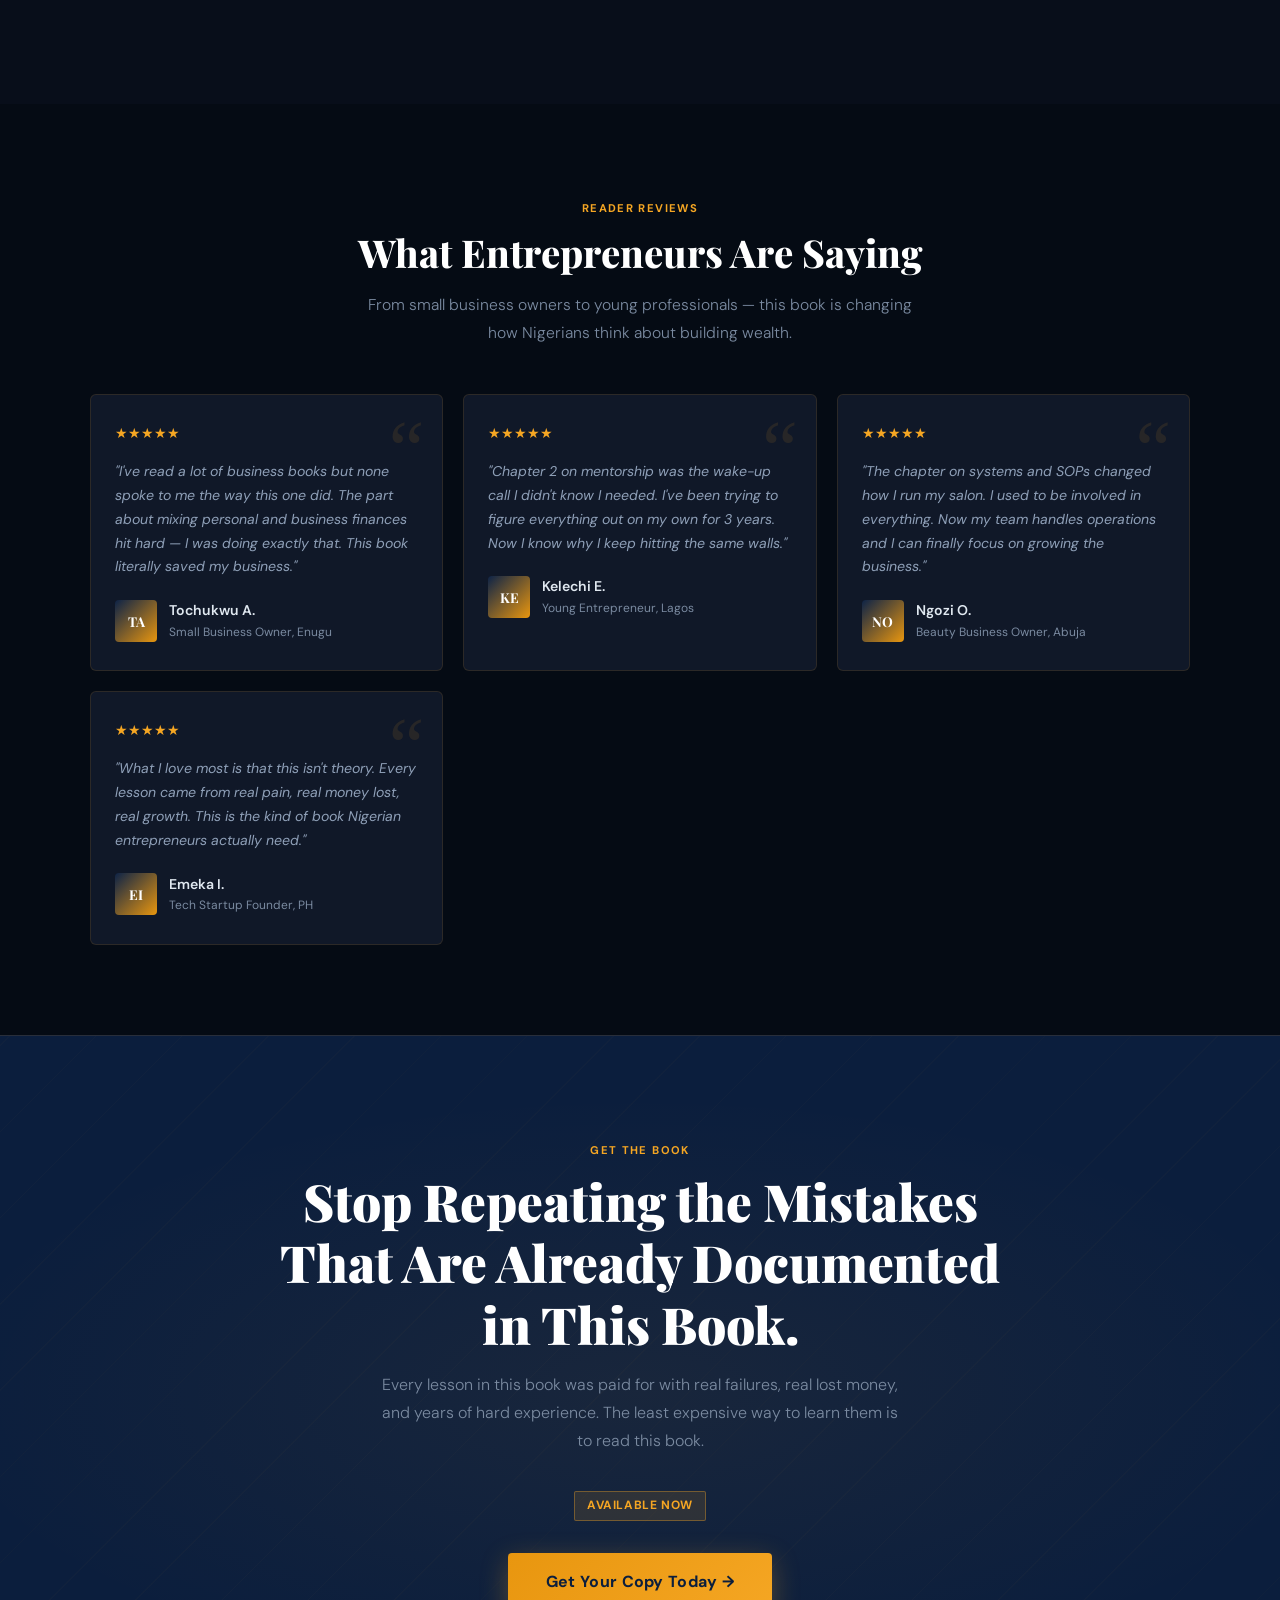
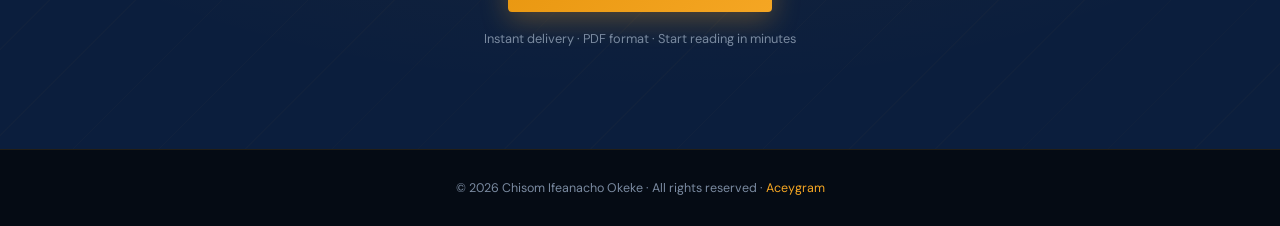
==== commit 90ff7ef8: "made few changes" ====
--- a/index.html
+++ b/index.html
@@ -245,13 +245,37 @@
 <section class="author">
   <div class="author-inner">
     <div class="author-img-wrap">
-      <div class="author-initials">CIO</div>
+<div class="img-container">
+      <img src="images/chisom.jpg" alt="Chisom Ifeanacho Okeke" srcset="">
+
+</div>
+      <!-- <div class="author-initials">CIO</div> -->
     </div>
     <div>
       <div class="section-tag">Meet the Author</div>
       <div class="author-name">Chisom Ifeanacho Okeke</div>
       <div class="author-role">Entrepreneur · Business Builder · Founder, Crystal Diagnostics Centre</div>
-      <p class="author-bio">Chisom Ifeanacho Okeke is the entrepreneur behind two successful businesses — a Tigernut beverage brand and Crystal Diagnostics Centre, a healthcare facility serving thousands of patients. His journey started with financial confusion, no mentor, and no clear structure. Through hard lessons, deliberate learning, and the relentless application of core principles, he built businesses generating hundreds of millions in turnover. In this book, he shares everything he learned — not to impress, but to equip the next generation of entrepreneurs to go further, faster, and with fewer costly mistakes.</p>
+      <p class="author-bio">My name is Chisom Ifeanacho Okeke!
+
+A Food Technologist by profession and by practice.
+
+A Graduate from the Federal University of Technology Owerri (FUTO)
+
+I am the Cofounder and CEO of KELAHS INTEGRATED SERVICES, owner of the brand Rasby Tiger Nut Drinks also Managing Partner of CRYSTAL DIAGNOSTIC CENTRE.
+
+Also the Brainchild of Creamy Creations Nigeria; a company dedicated solely on Cakes and Confectionaries!
+
+A Certified Quality Management Systems (QMS) Auditor of the ISO 9001:2008
+
+Also a Certified Food Safety Management System Auditor (FSMS) of the ISO 22000:2005
+
+Member of the International Food Safety Quality Network (IFSQN)!
+
+I am a Businessman to the core and with over 12years+ experience and also a Business Coach.
+
+I mentor Small and Medium Scale Enterprises (SMEs) to help them Build, Scale and Grow their Businesses.
+
+I am married to a beautiful damsel!!!</p>
       <div class="pull-quote" style="margin-top:24px;">"Failure is not the opposite of success — it is part of it."</div>
     </div>
   </div>
@@ -330,7 +354,7 @@
 
 <!-- FOOTER -->
 <footer>
-  <p>© 2025 Chisom Ifeanacho Okeke · All rights reserved · <a href="https://aceygram.vercel.app">Aceygram</a></p>
+  <p>© 2026 Chisom Ifeanacho Okeke · All rights reserved · <a href="https://aceygram.vercel.app">Aceygram</a></p>
 </footer>
 
 </body>
--- a/style.css
+++ b/style.css
@@ -454,6 +454,13 @@
     background: var(--navy);
     display: flex; align-items: center; justify-content: center;
   }
+  .img-container img {
+    
+    width: 350px;         /* Set your desired width */
+    aspect-ratio: 1 / 1;  /* Forces the height to equal the width */
+    object-fit:contain ;    /* Prevents stretching by cropping the edges instead */
+    object-position: top;
+ }
   .author-initials {
     font-family: 'Playfair Display', serif;
     font-size: 3.5rem; font-weight: 900;
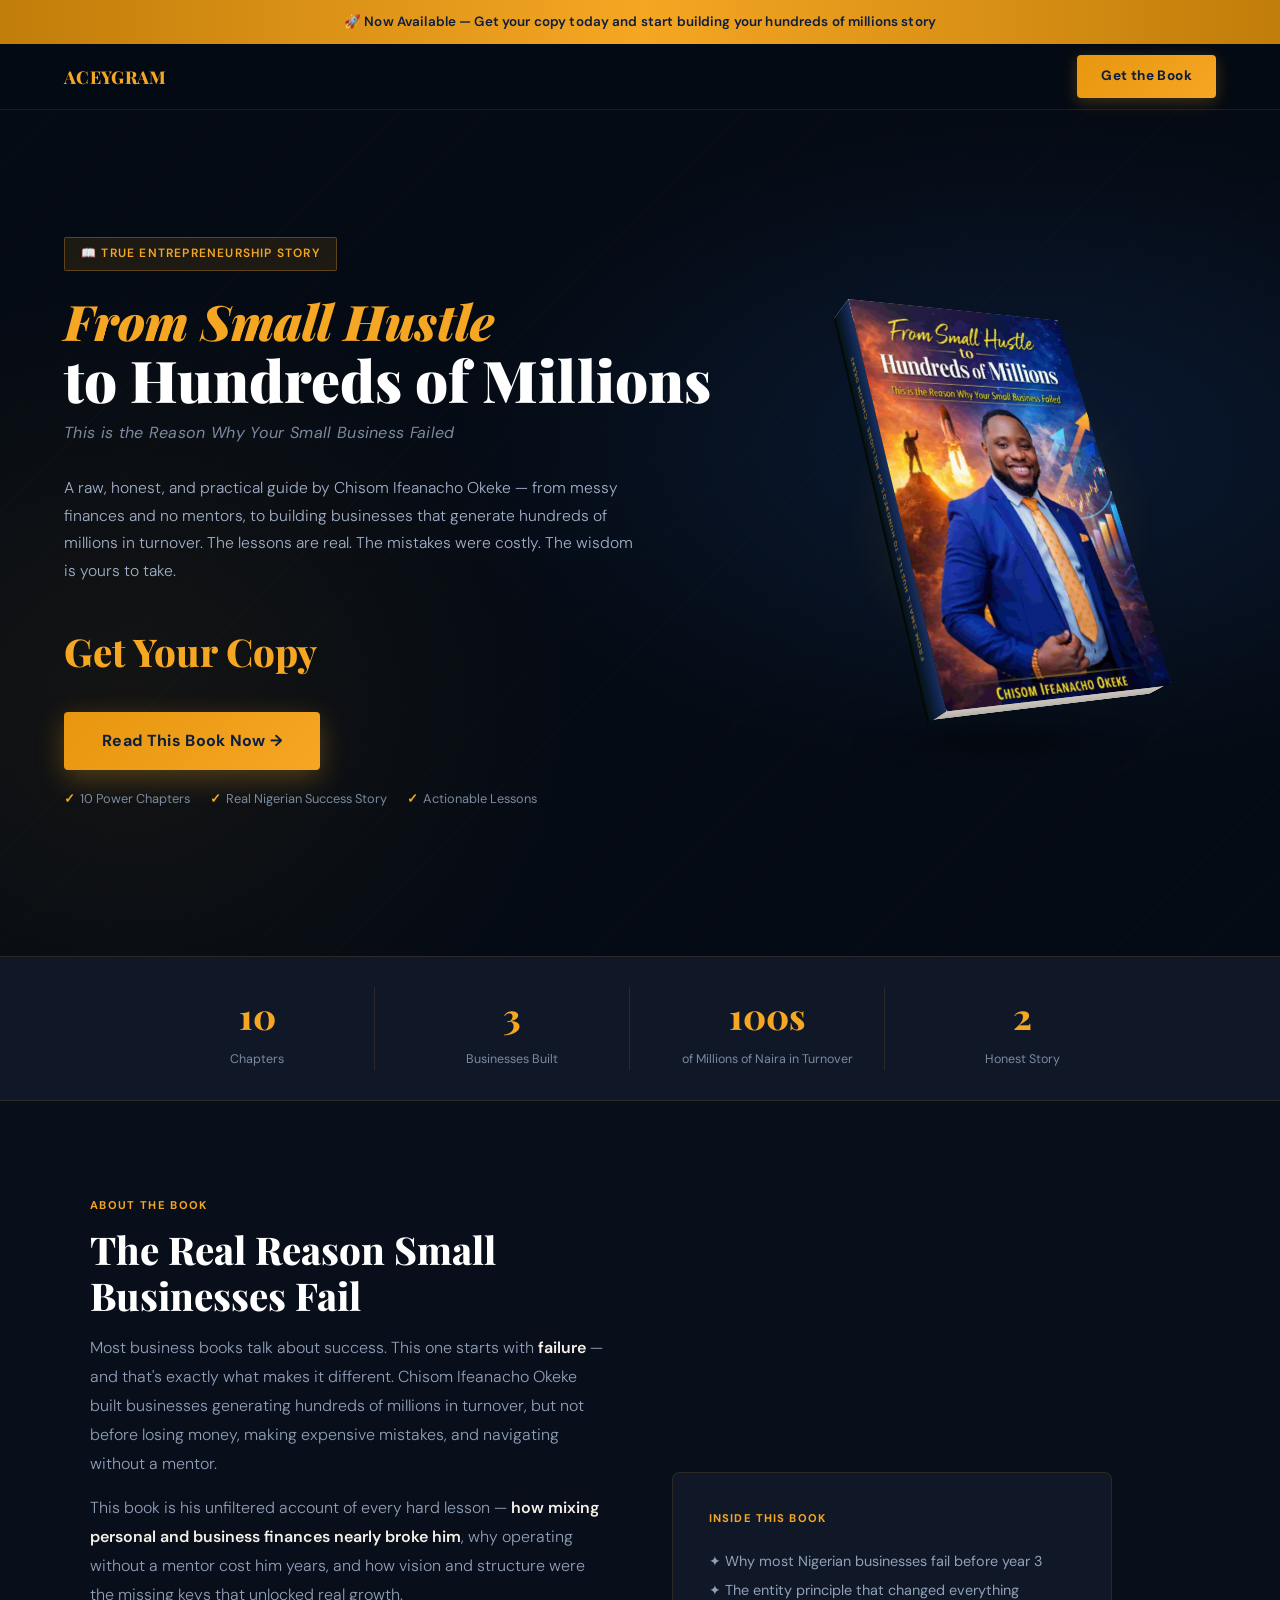
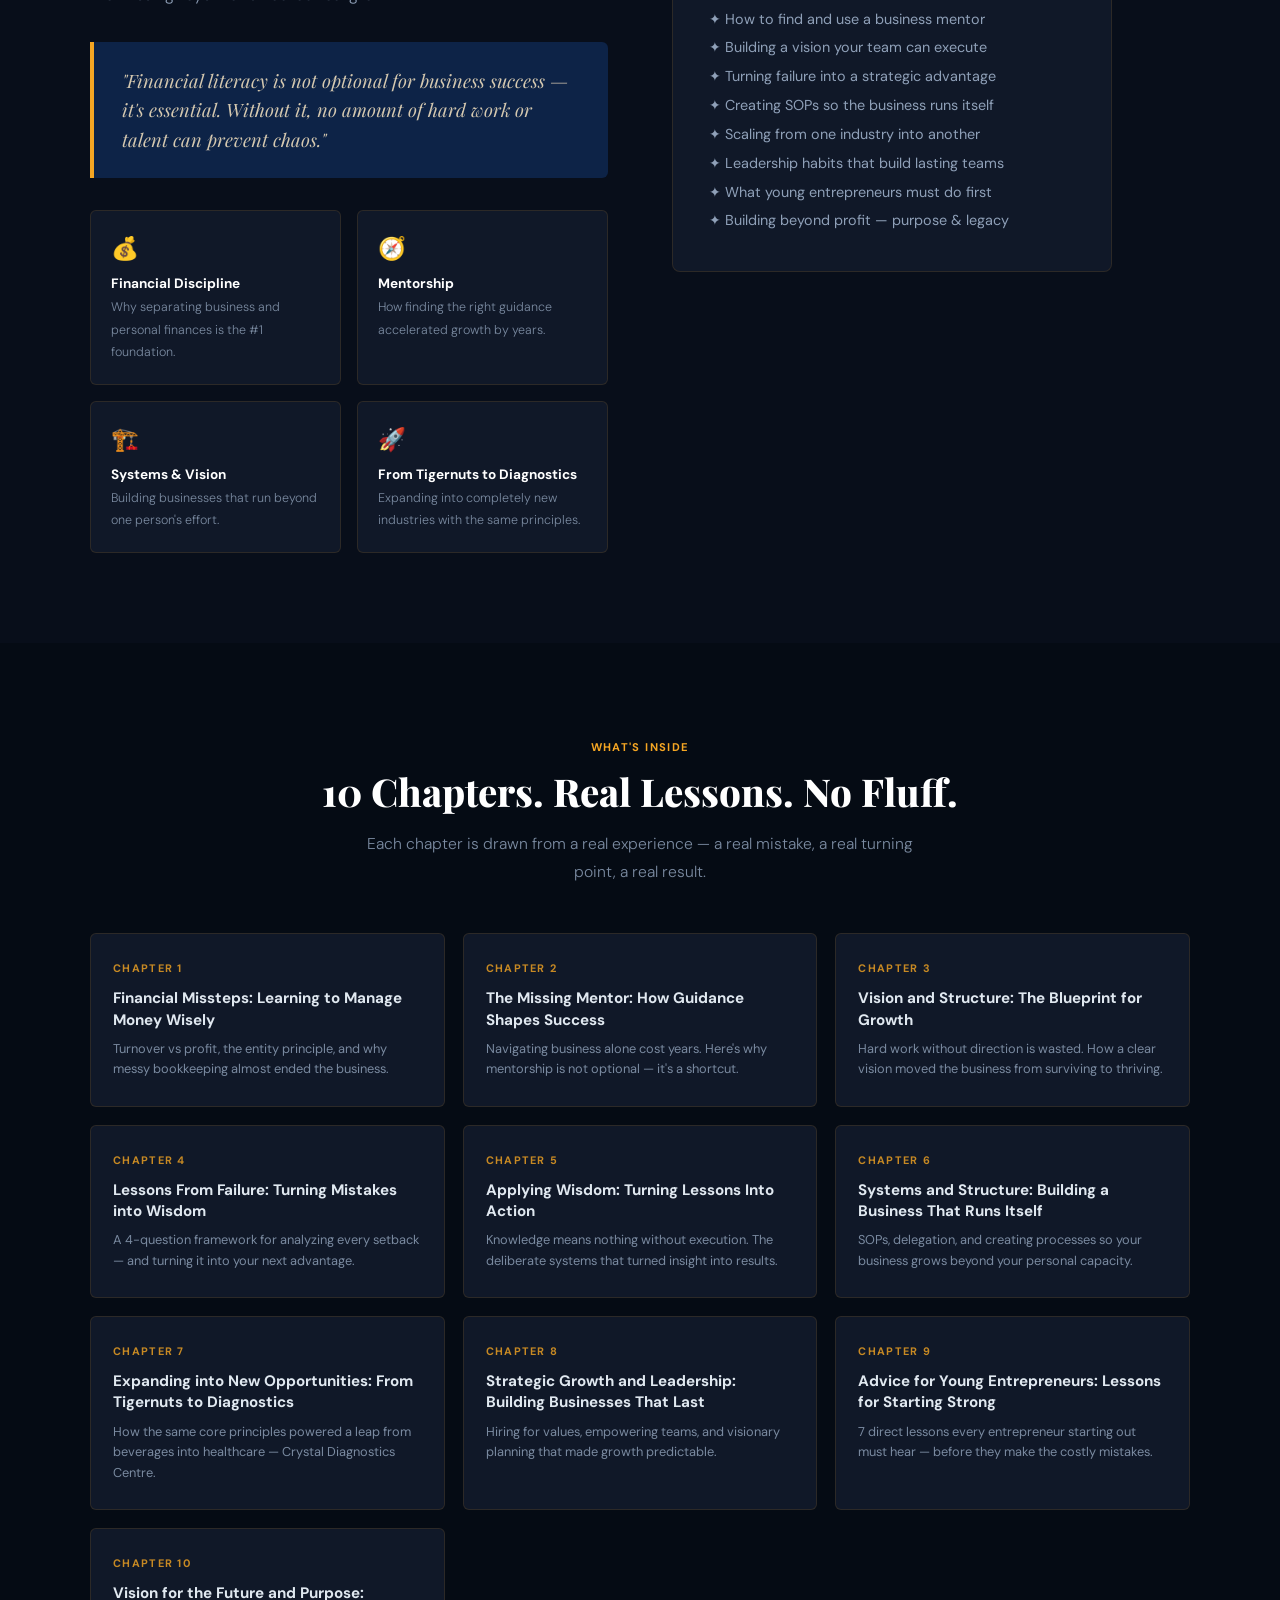
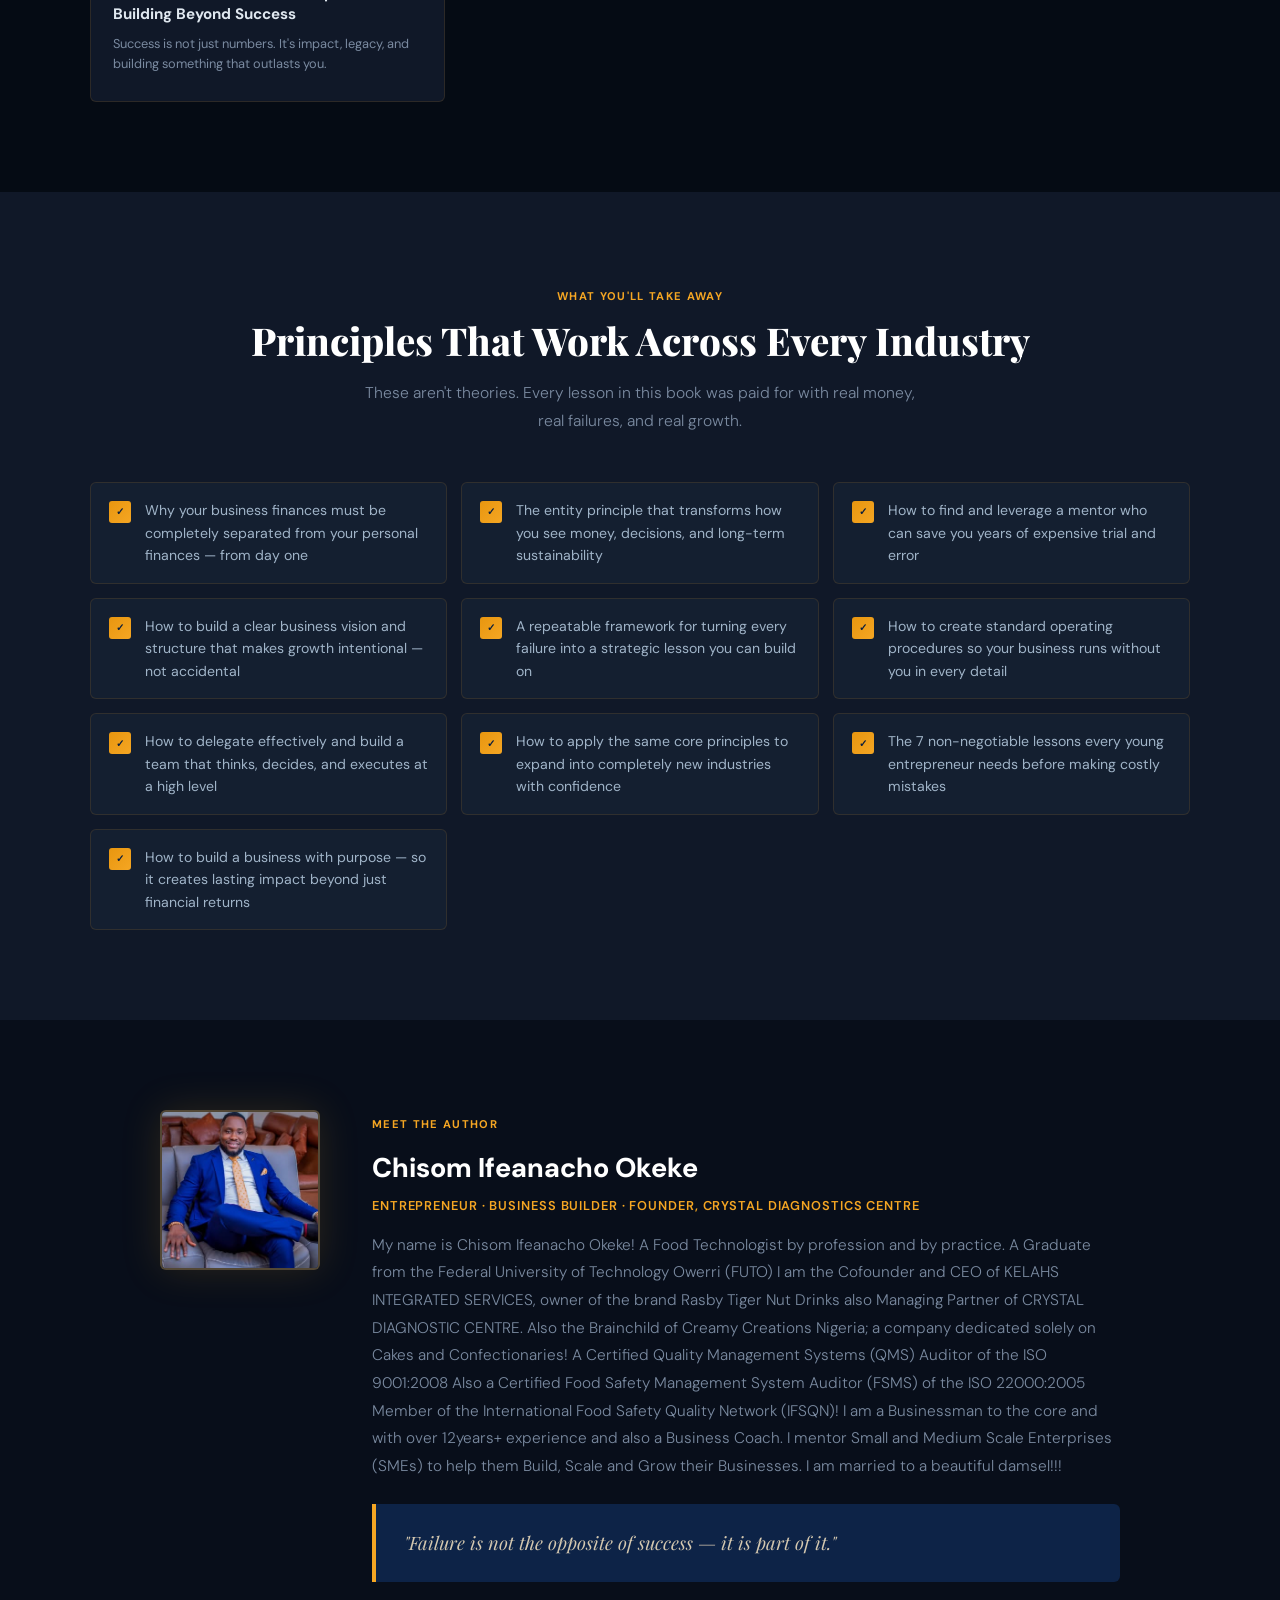
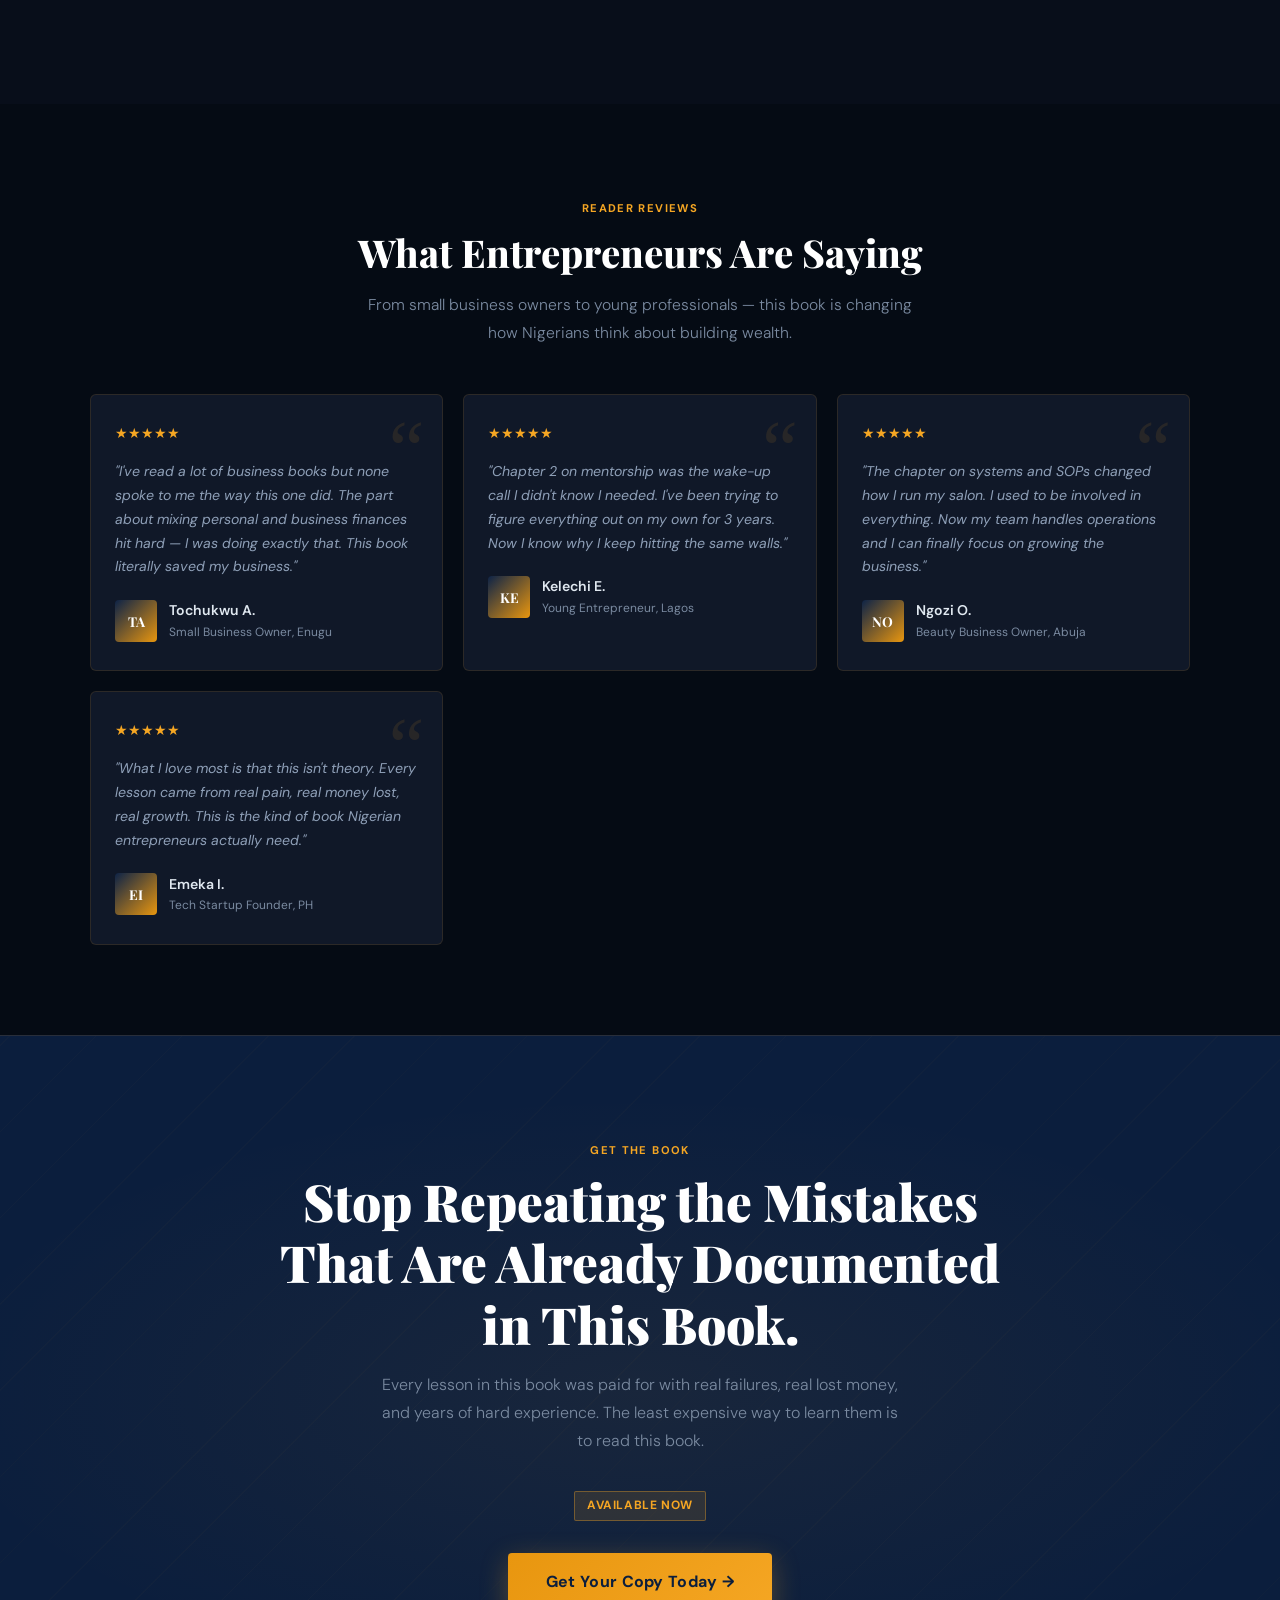
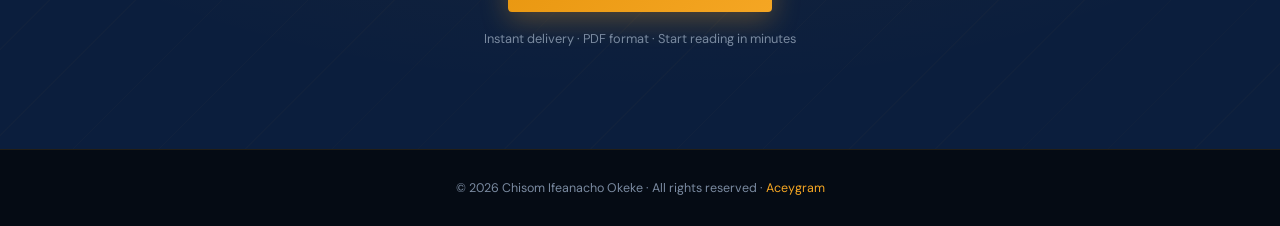
==== commit 0d5cc307: "added meta pixel code" ====
--- a/index.html
+++ b/index.html
@@ -7,6 +7,7 @@
 <link href="https://fonts.googleapis.com/css2?family=Playfair+Display:ital,wght@0,700;0,800;0,900;1,700&family=DM+Sans:wght@300;400;500;600&display=swap" rel="stylesheet"/>
 <link rel="stylesheet" href="style.css">
         <link rel="icon" href="images/hustle-cover.jpg" type="image/png">
+        <!-- Meta Pixel Code -->
         <script>
           !function(f,b,e,v,n,t,s)
           {if(f.fbq)return;n=f.fbq=function(){n.callMethod?
@@ -16,10 +17,13 @@
           t.src=v;s=b.getElementsByTagName(e)[0];
           s.parentNode.insertBefore(t,s)}(window, document,'script',
           'https://connect.facebook.net/en_US/fbevents.js');
-
-          fbq('init', '785774641243821');
+          fbq('init', '936428952753528');
           fbq('track', 'PageView');
         </script>
+        <noscript><img height="1" width="1" style="display:none"
+        src="https://www.facebook.com/tr?id=936428952753528&ev=PageView&noscript=1"
+        /></noscript>
+        <!-- End Meta Pixel Code -->
 </head>
 <body>
 
--- a/style.css
+++ b/style.css
@@ -454,7 +454,7 @@
     background: var(--navy);
     display: flex; align-items: center; justify-content: center;
   }
-  .img-container img {
+  .author-img-wrap .img-container img {
     
     width: 350px;         /* Set your desired width */
     aspect-ratio: 1 / 1;  /* Forces the height to equal the width */
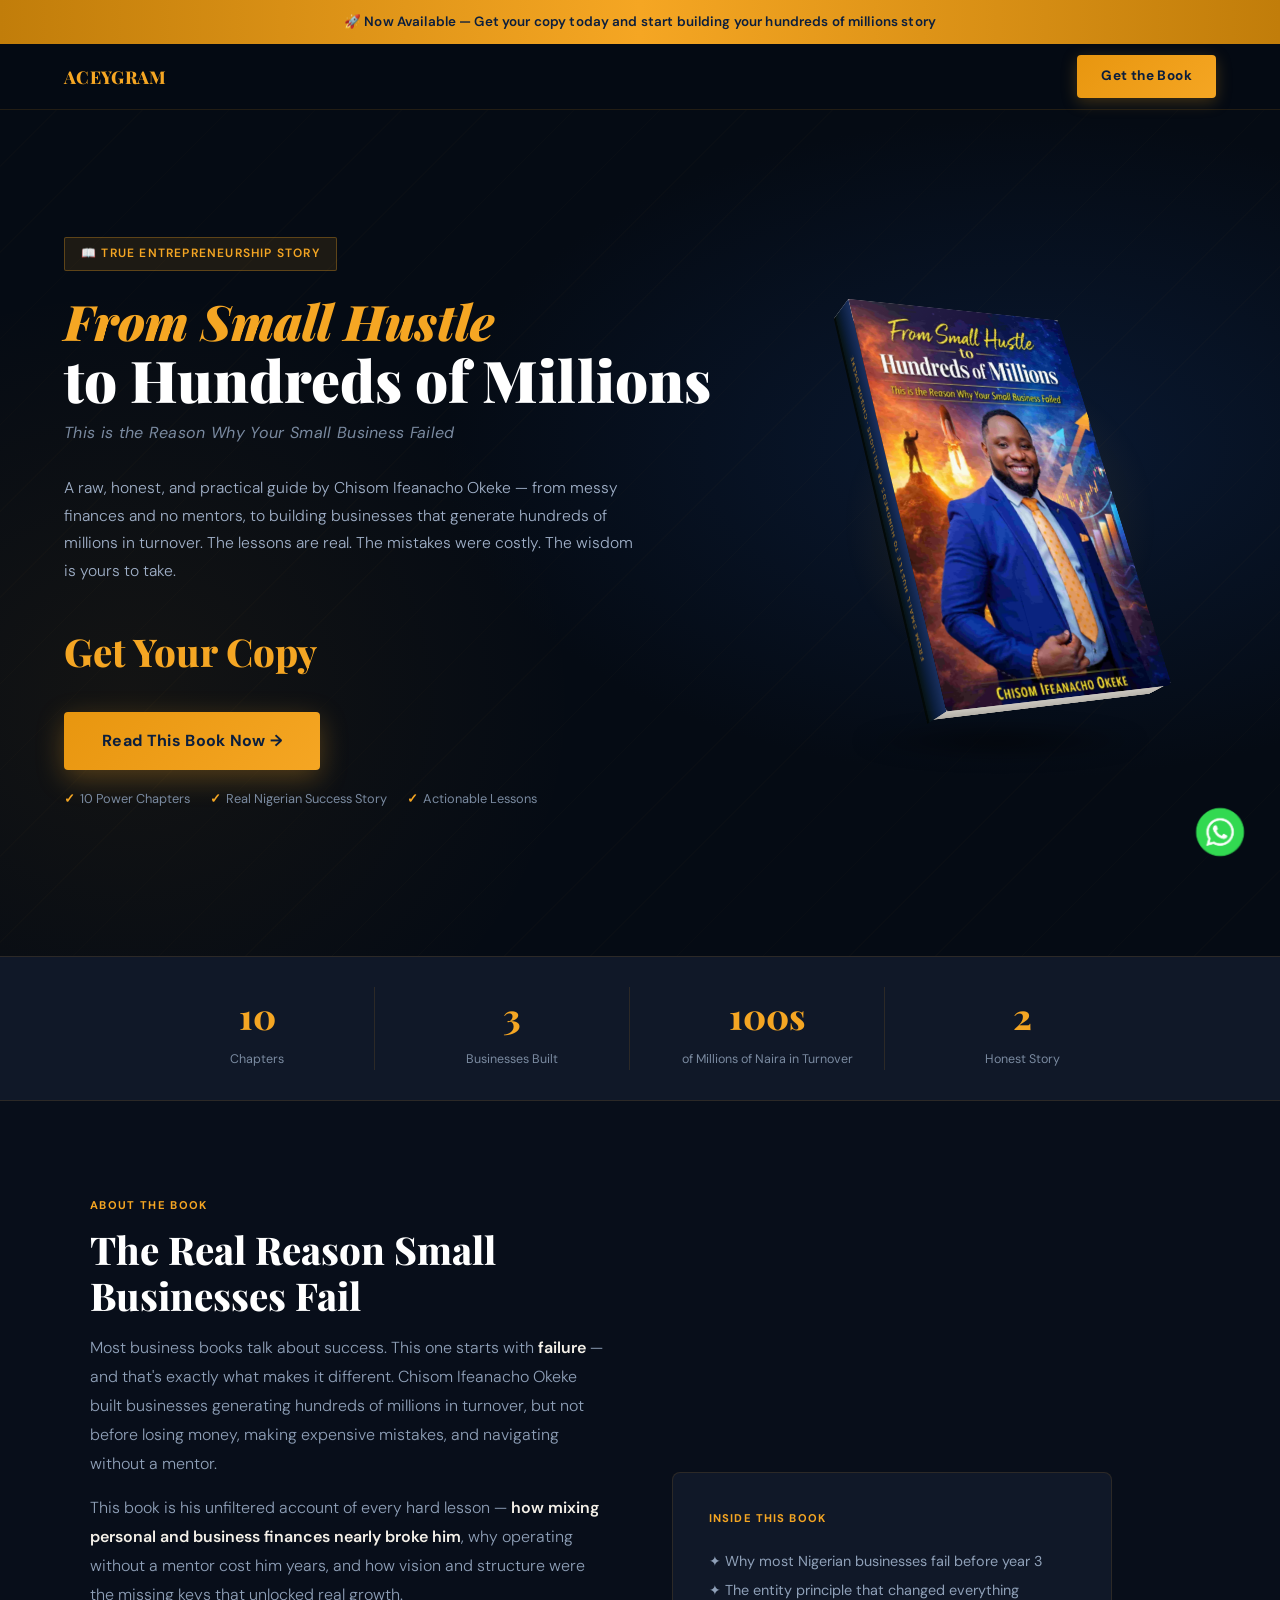
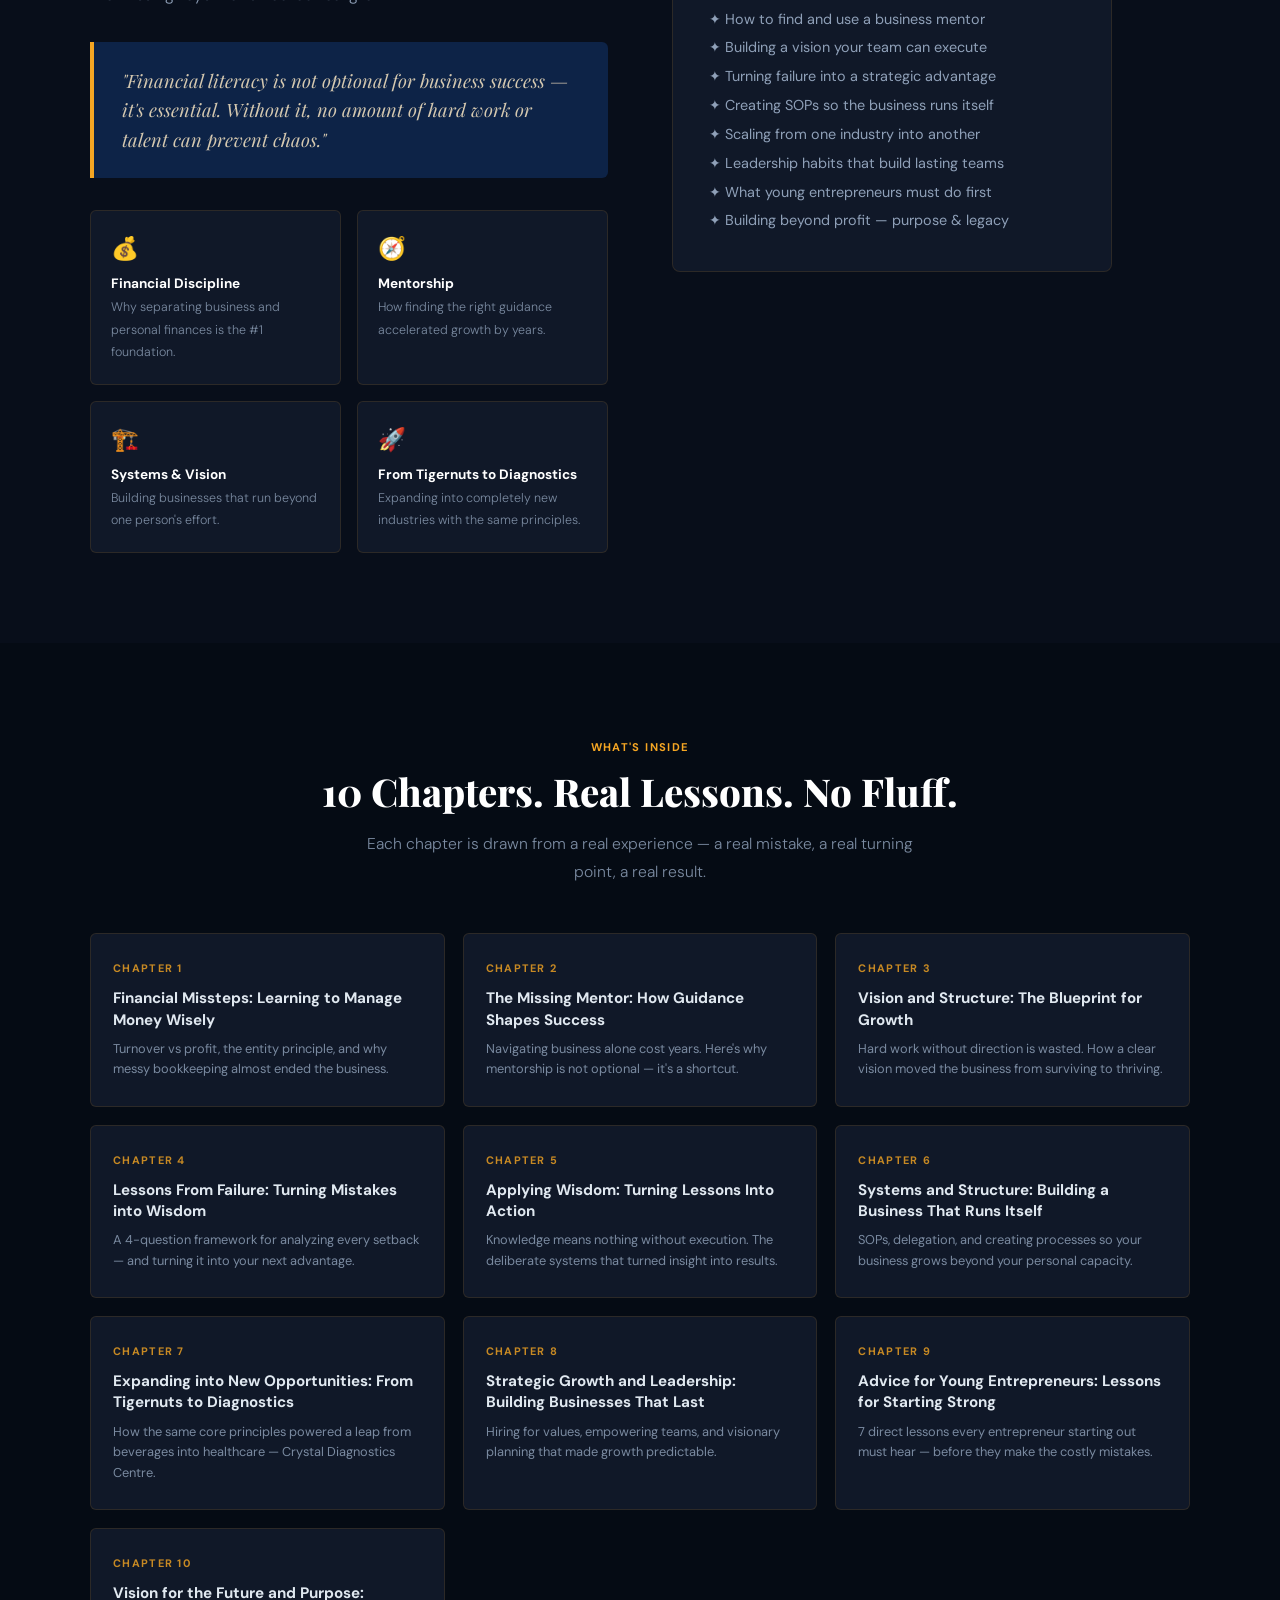
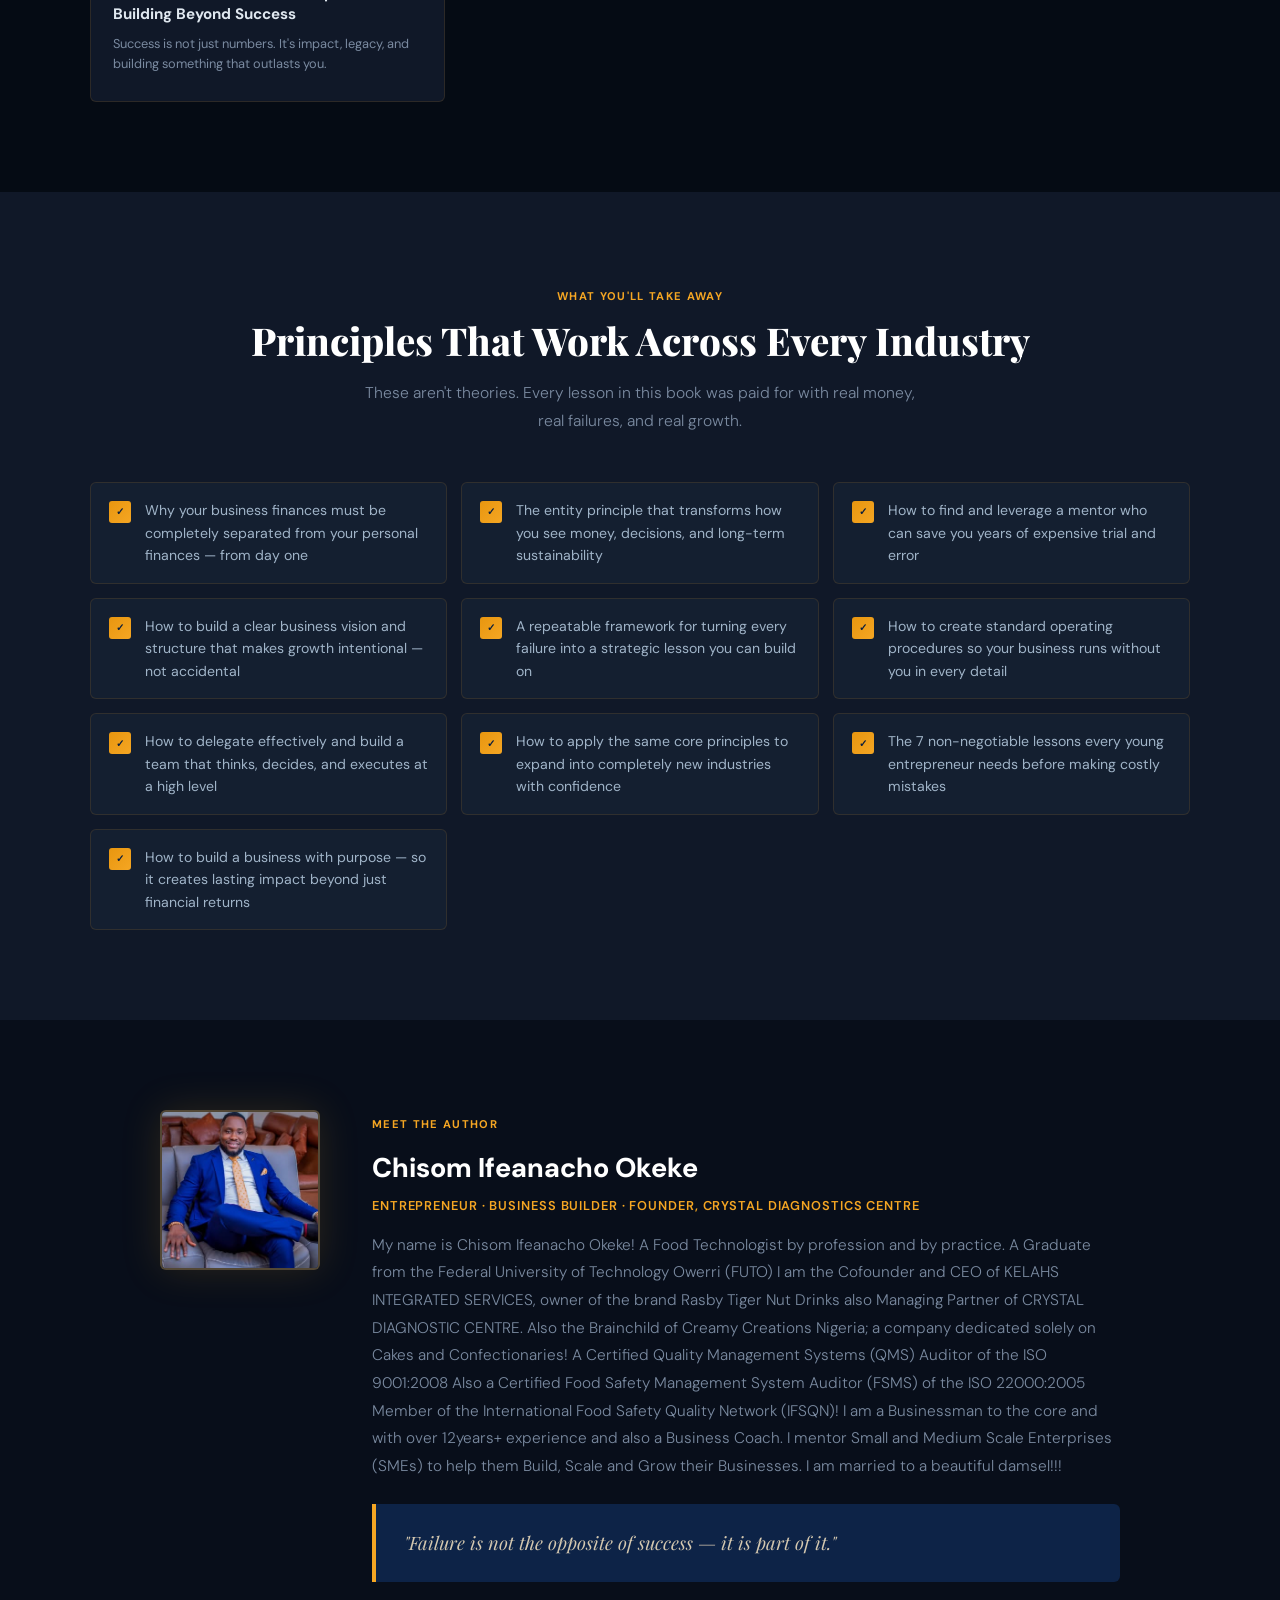
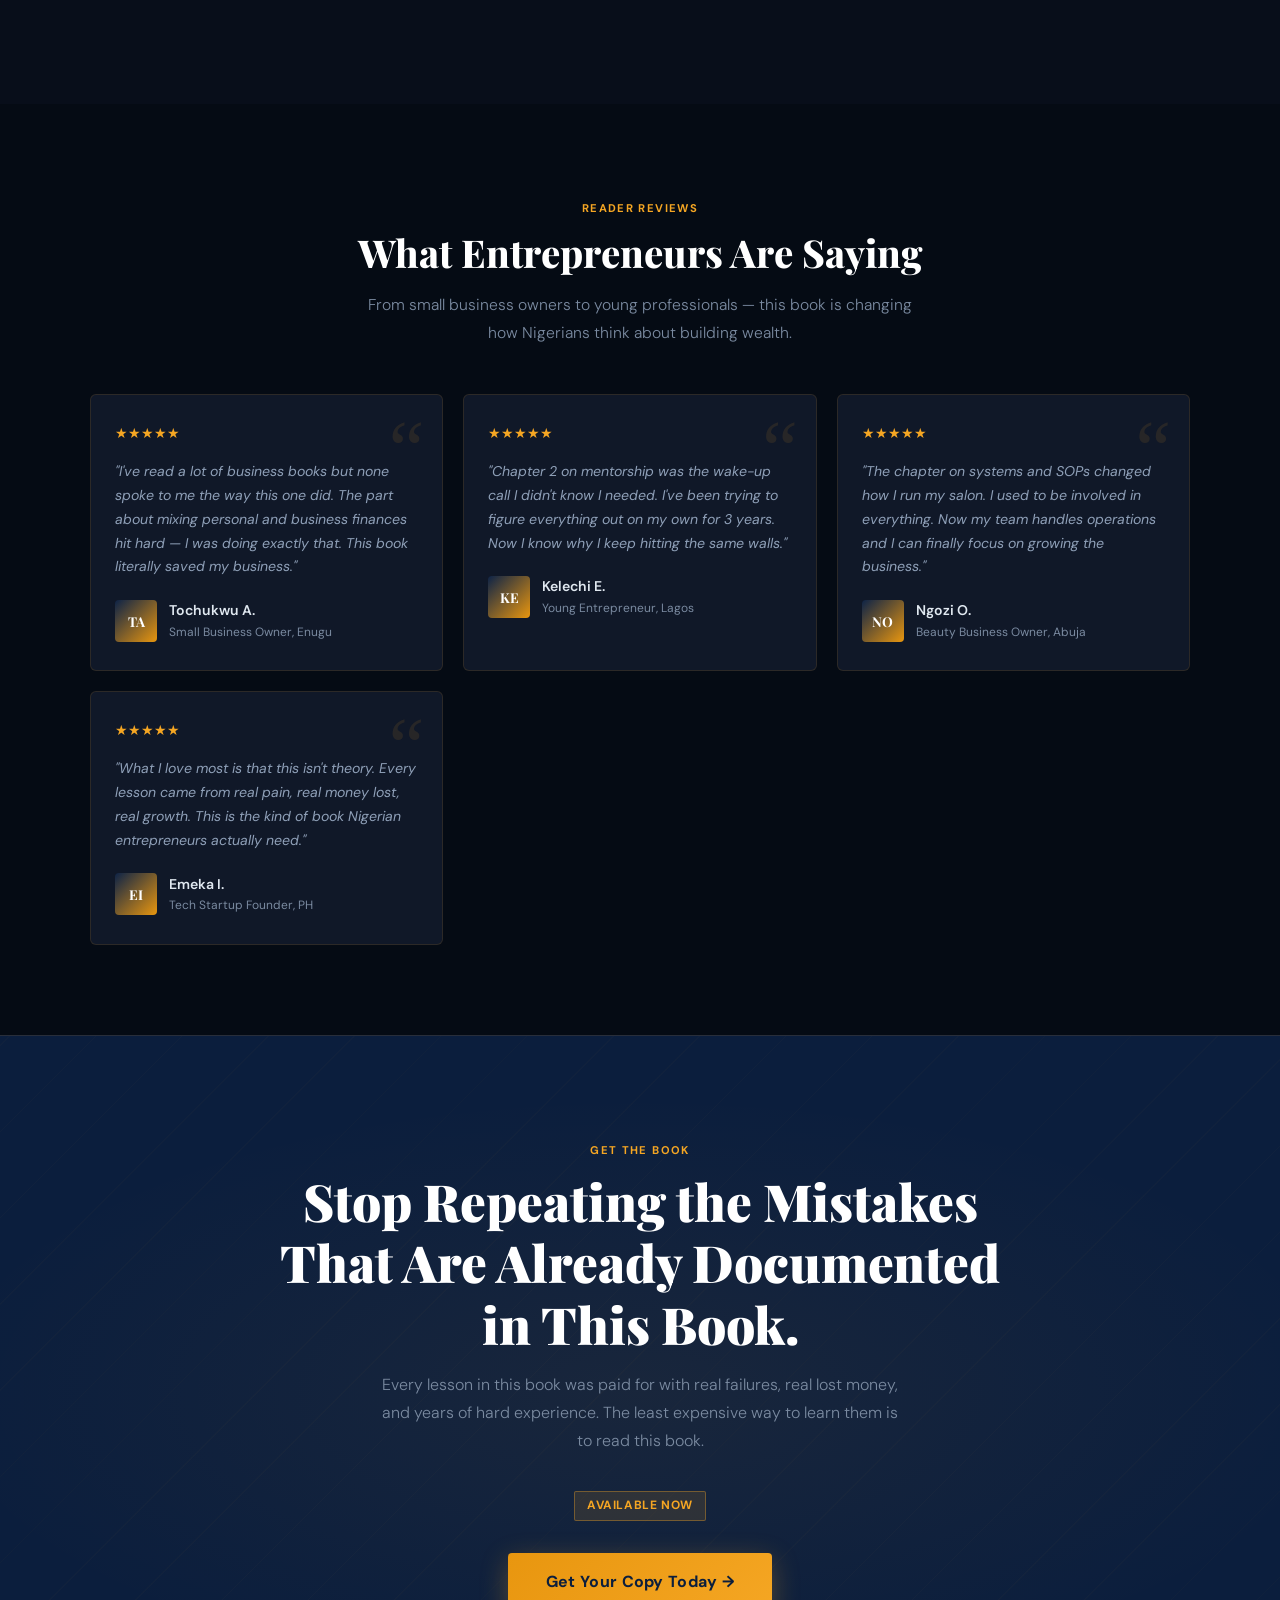
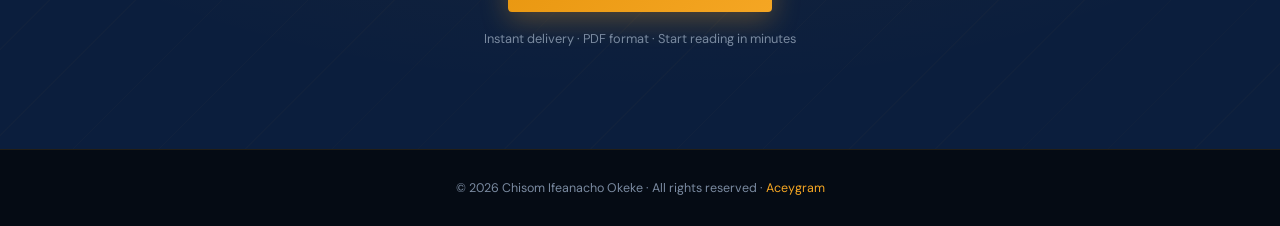
==== commit a190e49e: "added whatsapp for contact" ====
--- a/index.html
+++ b/index.html
@@ -27,11 +27,6 @@
 </head>
 <body>
 
-<noscript>
-  <img height="1" width="1" style="display:none"
-  src="https://www.facebook.com/tr?id=785774641243821&ev=PageView&noscript=1"/>
-</noscript>
-
 <!-- ANNOUNCEMENT BAR -->
 <div class="bar">
   🚀 Now Available — Get your copy today and start building your hundreds of millions story
@@ -356,10 +351,15 @@
   </div>
 </section>
 
+
+<a href="https://wa.me/2348037171417" target="_blank" class="whatsapp-float">
+    <img src="images/whatsapp-icon.png" alt="WhatsApp contact button - green circle with white phone handset icon" />
+</a>
+
 <!-- FOOTER -->
 <footer>
   <p>© 2026 Chisom Ifeanacho Okeke · All rights reserved · <a href="https://aceygram.vercel.app">Aceygram</a></p>
 </footer>
 
 </body>
-</html>+</html>
--- a/style.css
+++ b/style.css
@@ -606,4 +606,22 @@
   .hero-left > *:nth-child(4) { animation-delay: 0.38s; }
   .hero-left > *:nth-child(5) { animation-delay: 0.46s; }
   .hero-left > *:nth-child(6) { animation-delay: 0.54s; }
-  .hero-visual { animation: fadeUp 0.9s 0.45s ease both; }+  .hero-visual { animation: fadeUp 0.9s 0.45s ease both; }
+
+    .whatsapp-float img {
+    width: 80px;
+    height: 80px;
+    transition: transform 0.5s ease;
+  }
+
+    .whatsapp-float img:hover {
+    transform: scale(1.2);
+  }
+
+  .whatsapp-float {
+    position: fixed;
+    right: 20px;
+    bottom: 20px;
+    z-index: 1000;
+}
+
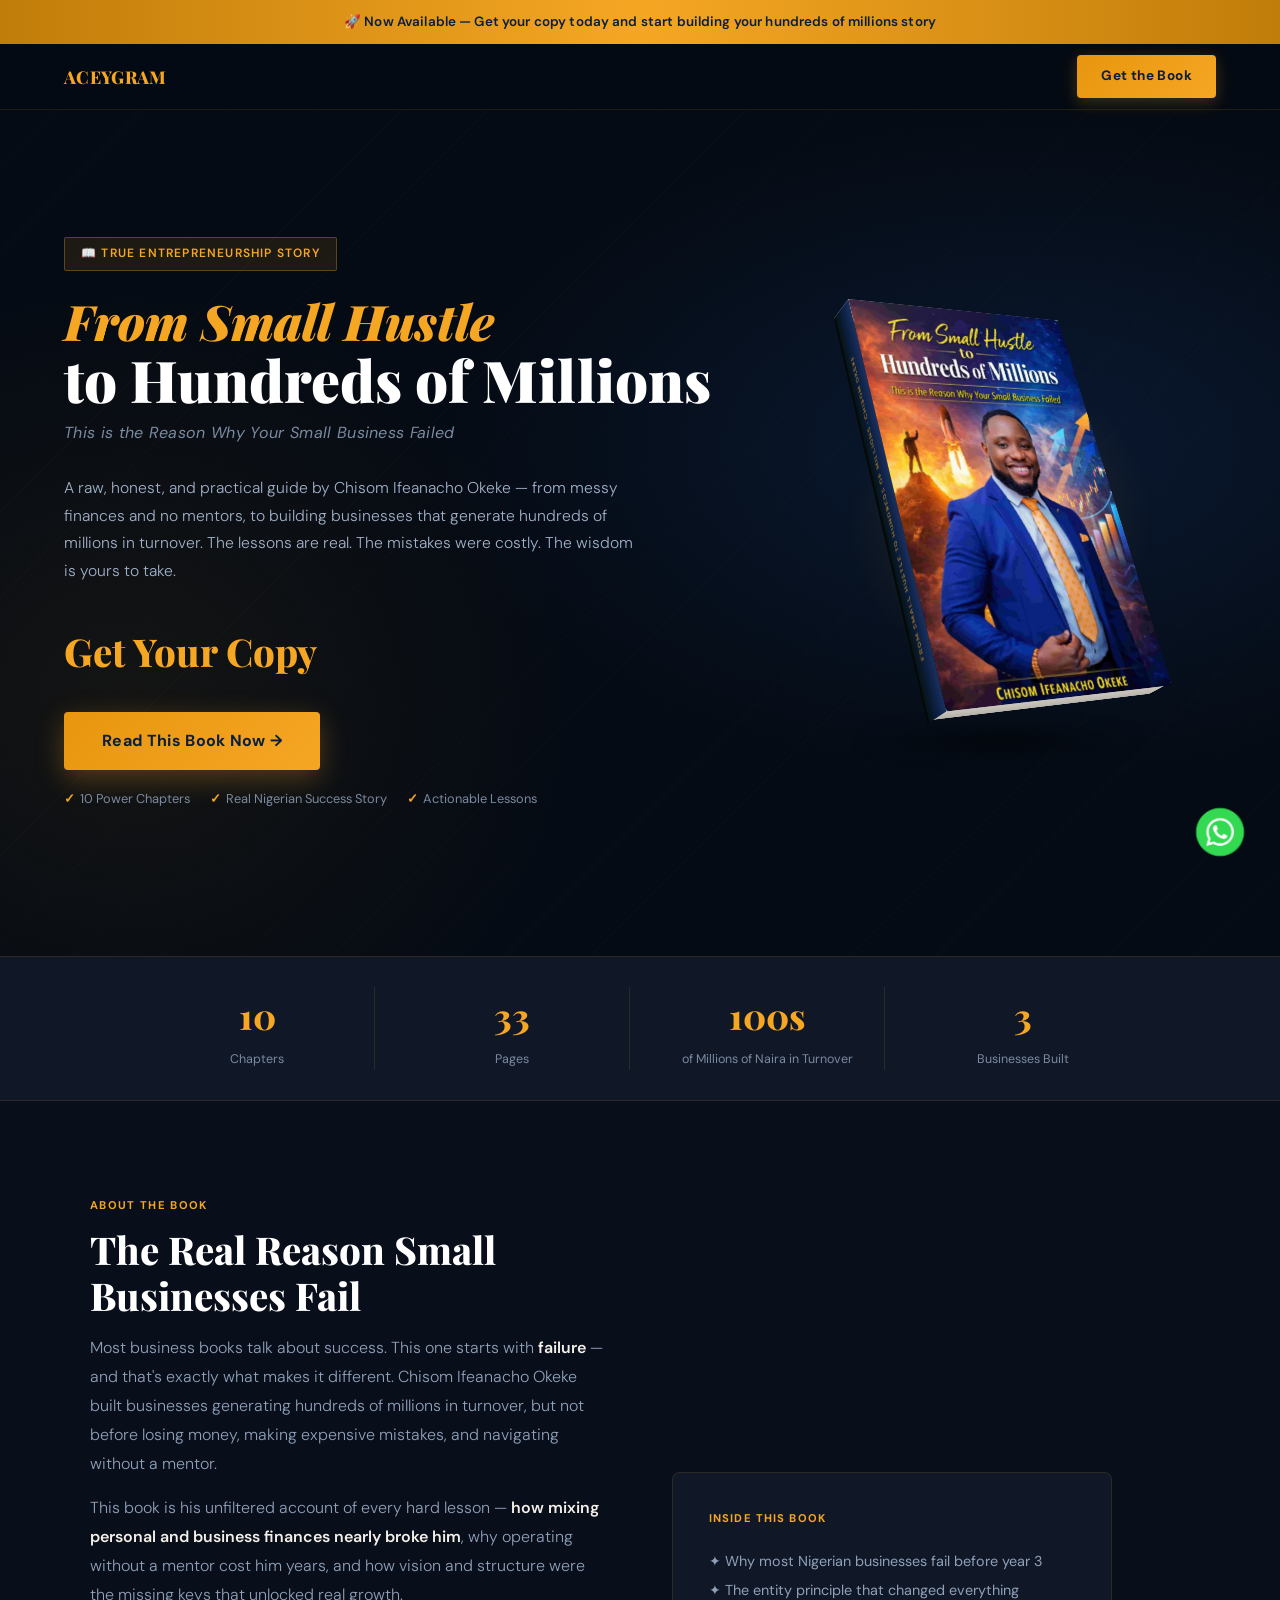
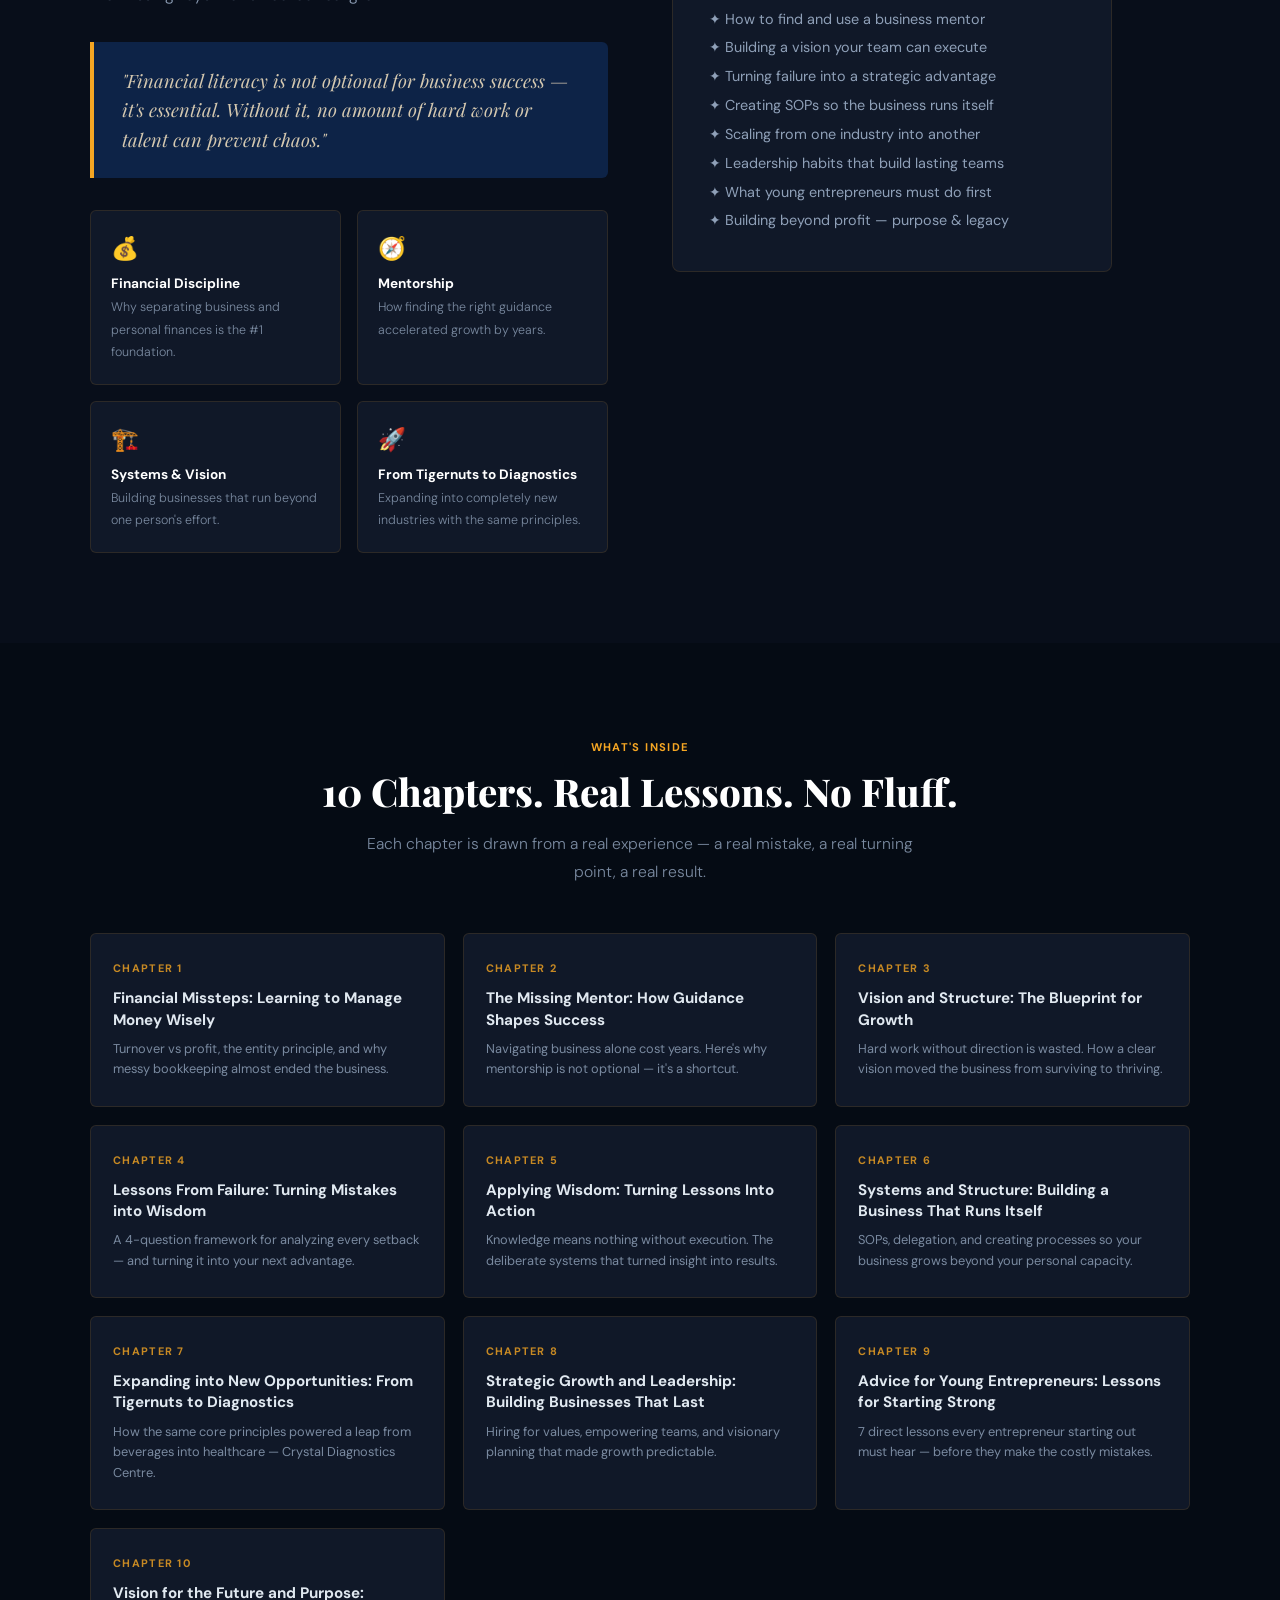
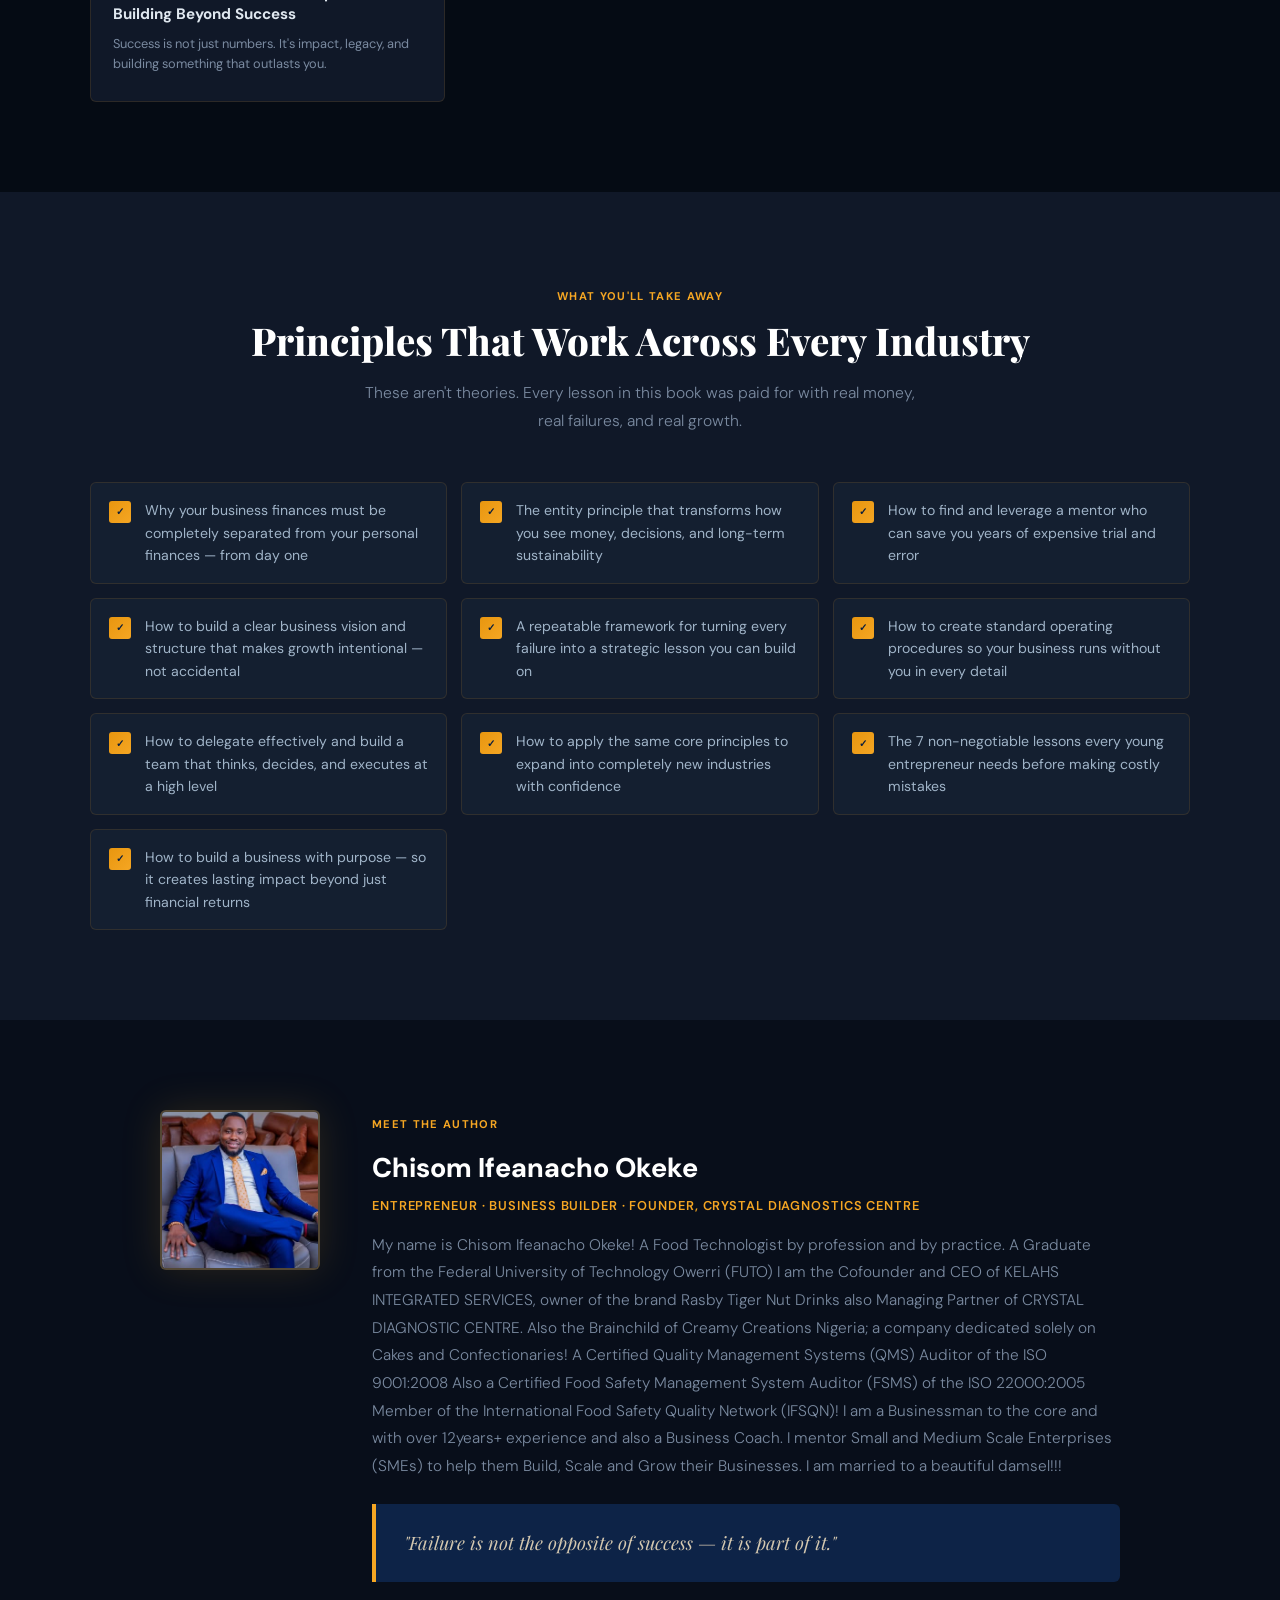
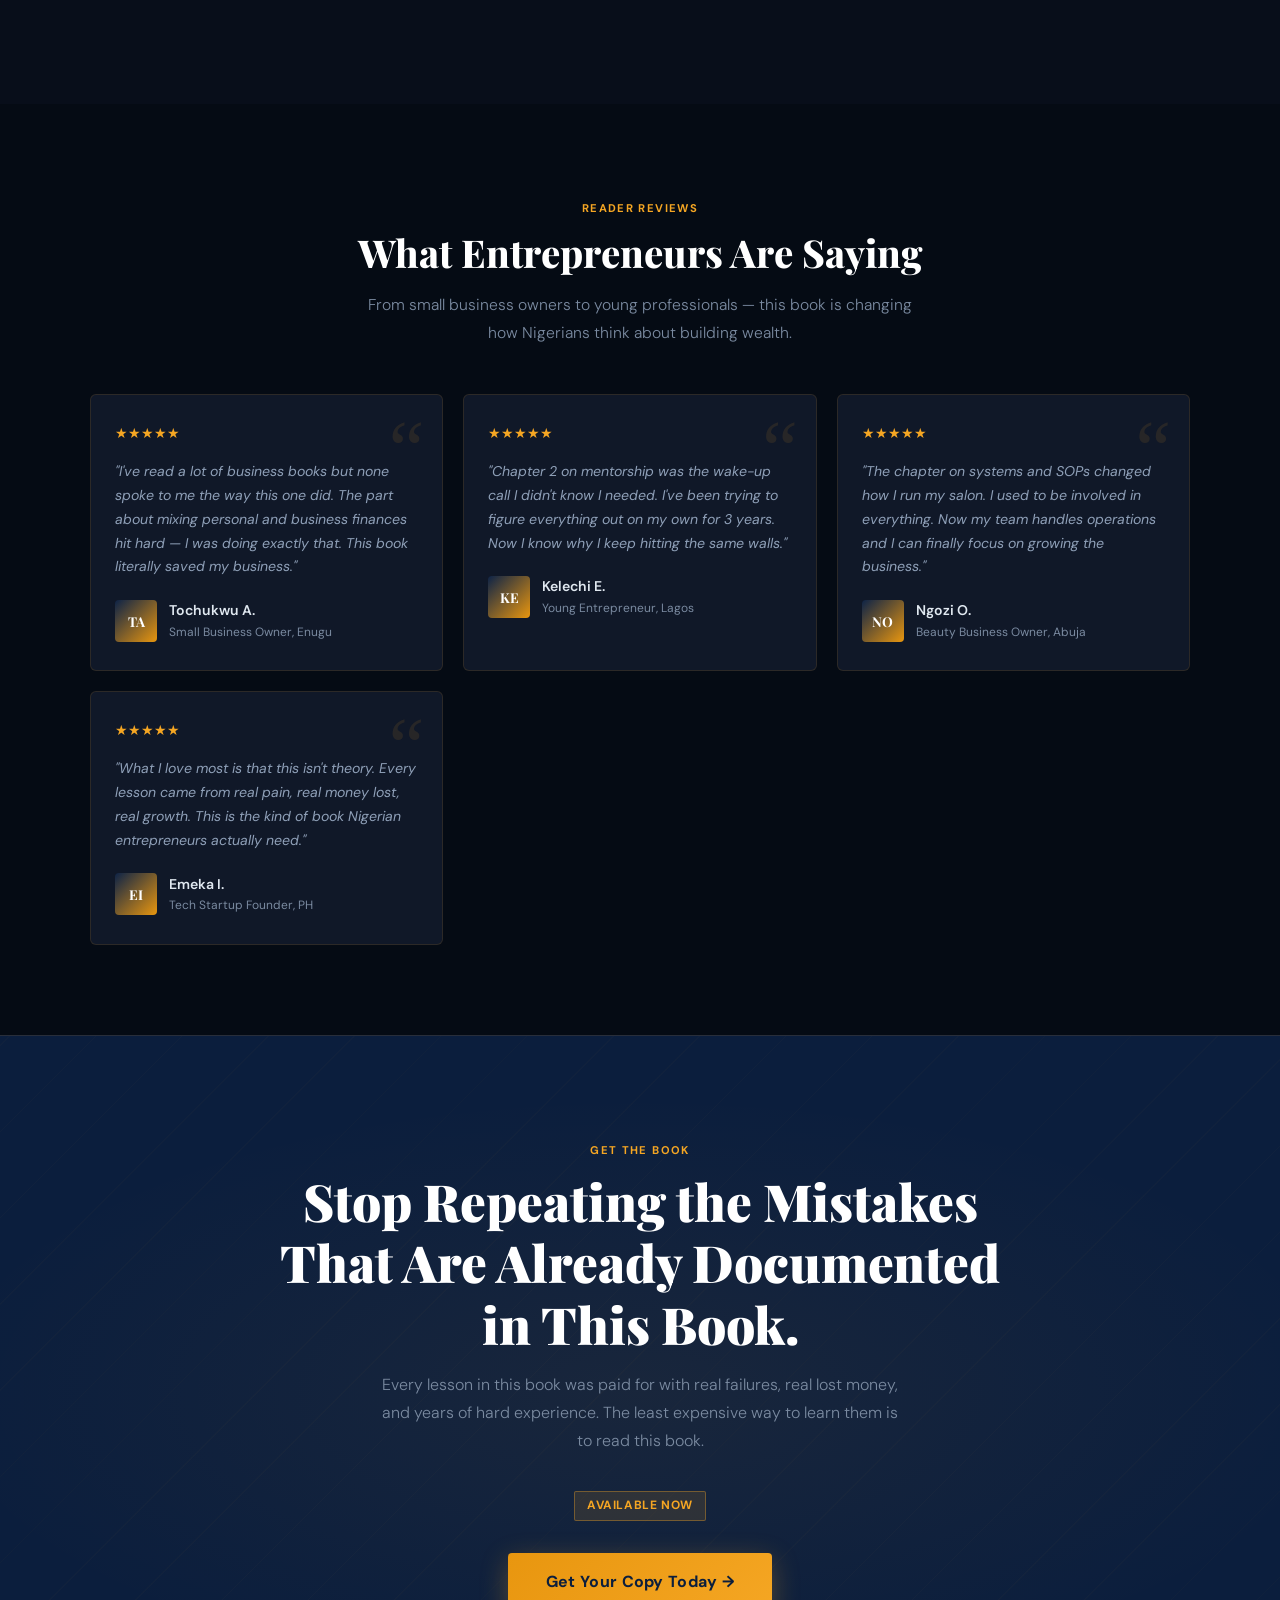
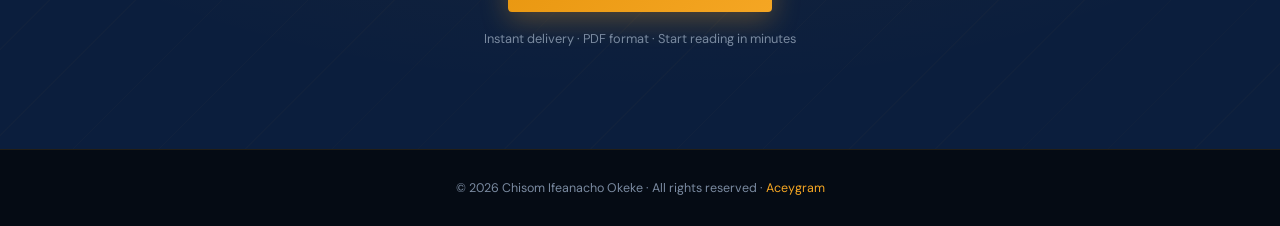
==== commit db99ba58: "changed highlight" ====
--- a/index.html
+++ b/index.html
@@ -92,16 +92,16 @@
       <div class="stat-label">Chapters</div>
     </div>
     <div class="stat-divider">
-      <div class="stat-num">3</div>
-      <div class="stat-label">Businesses Built</div>
+      <div class="stat-num">33</div>
+      <div class="stat-label">Pages</div>
     </div>
     <div class="stat-divider">
       <div class="stat-num">100s</div>
       <div class="stat-label">of Millions of Naira in Turnover</div>
     </div>
     <div class="stat-divider">
-      <div class="stat-num">2</div>
-      <div class="stat-label">Honest Story</div>
+      <div class="stat-num">3</div>
+      <div class="stat-label">Businesses Built</div>
     </div>
   </div>
 </div>
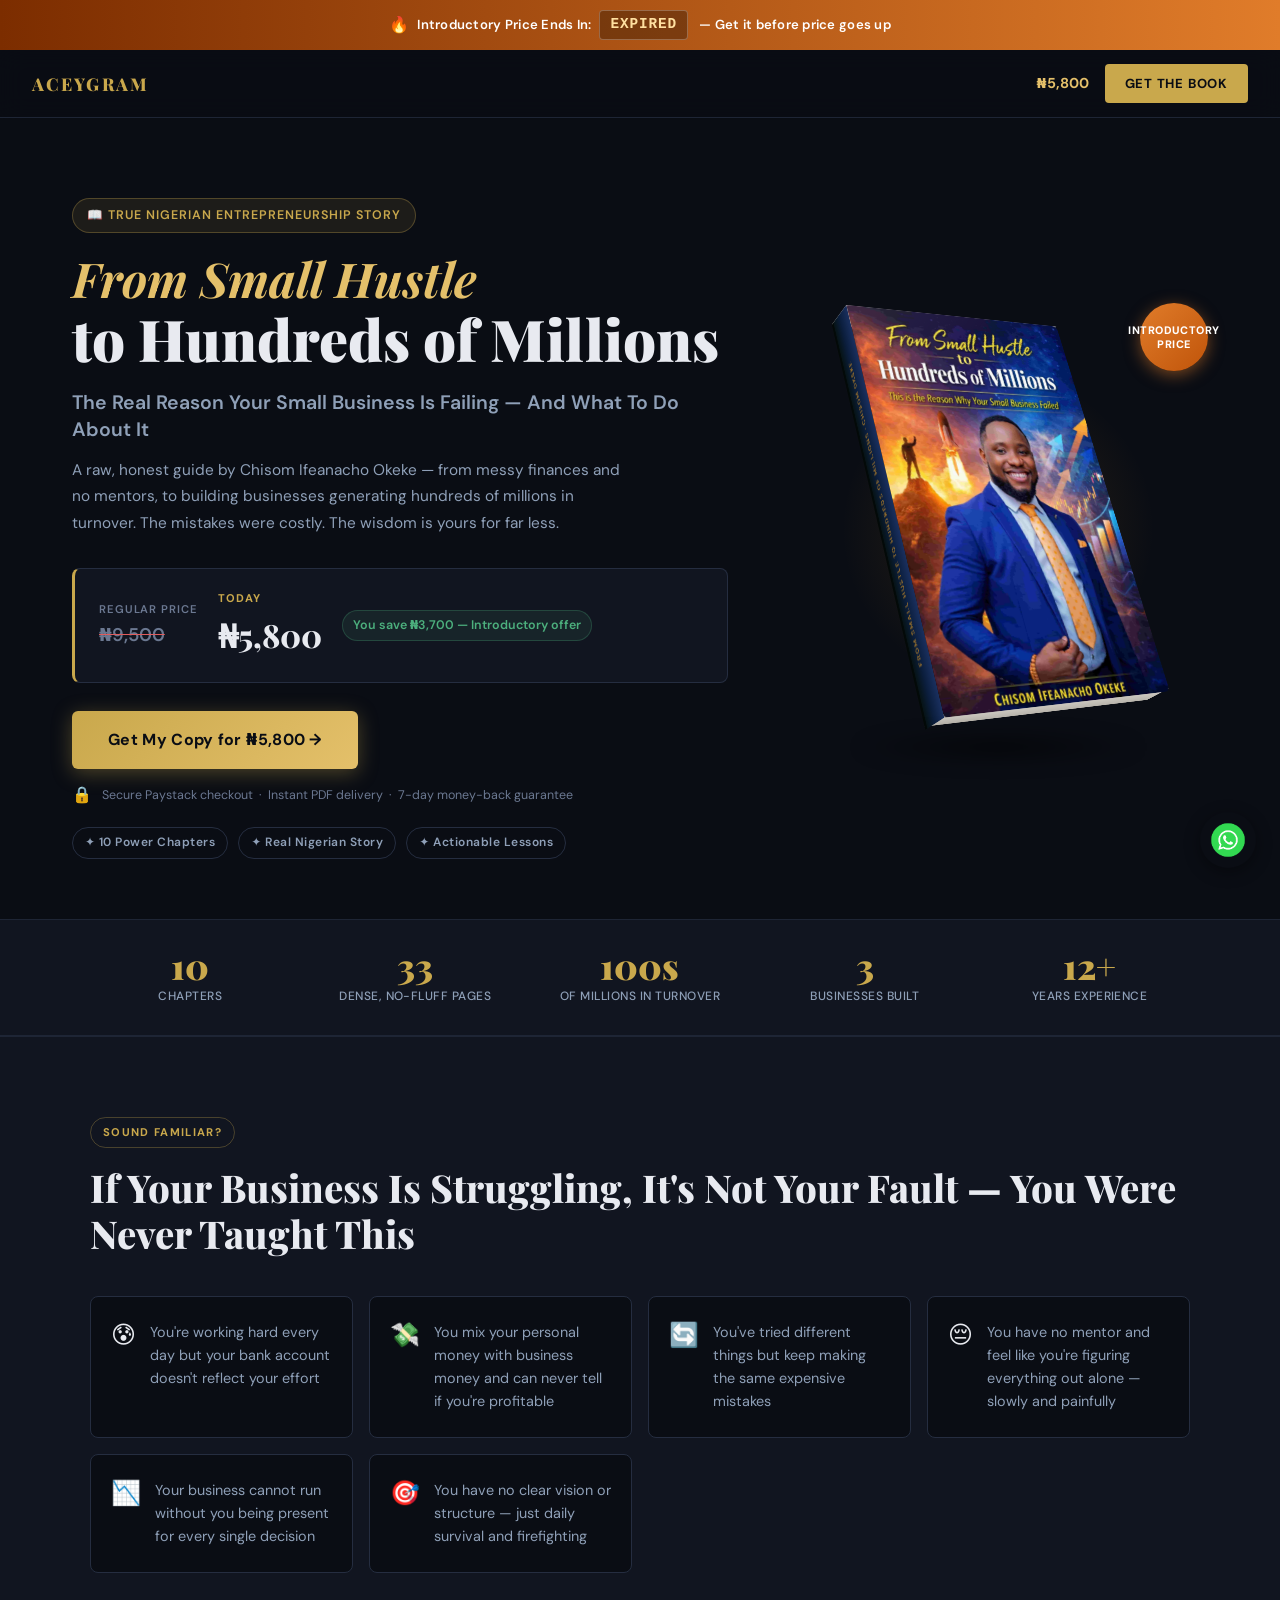
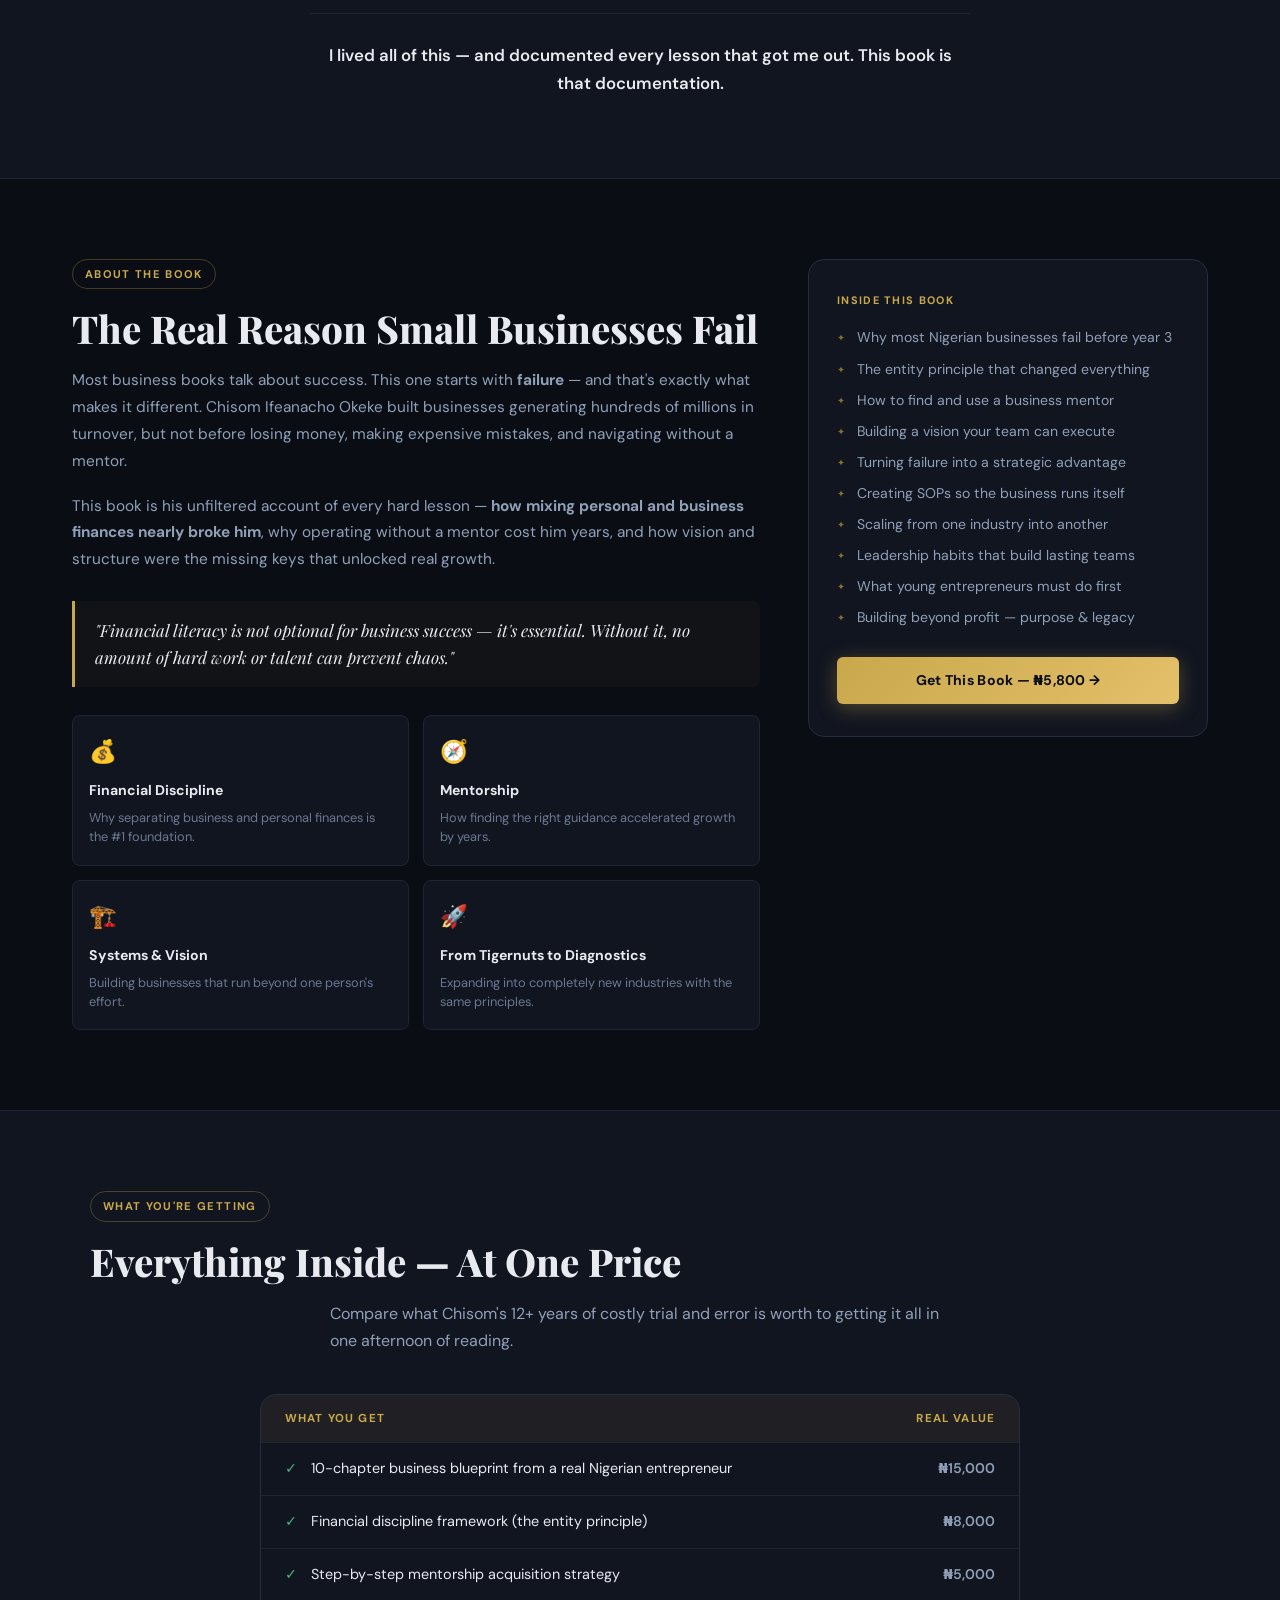
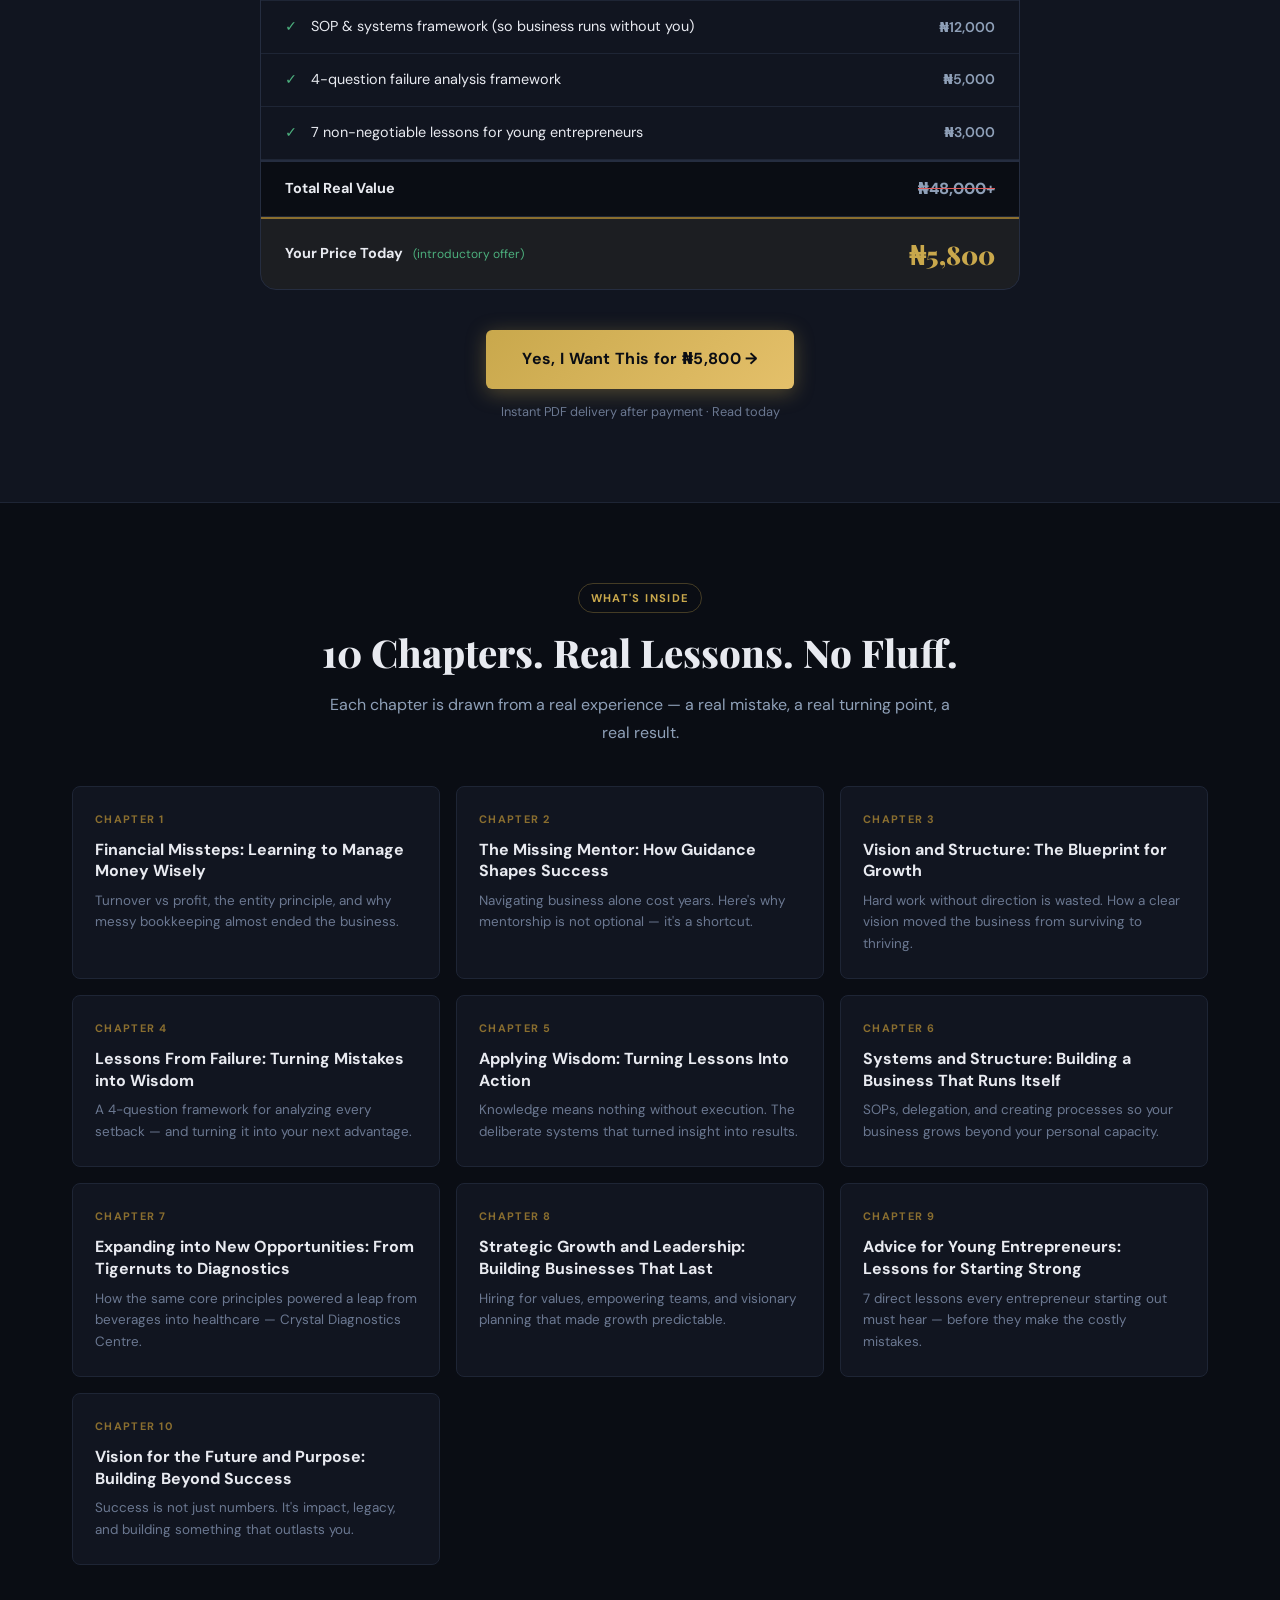
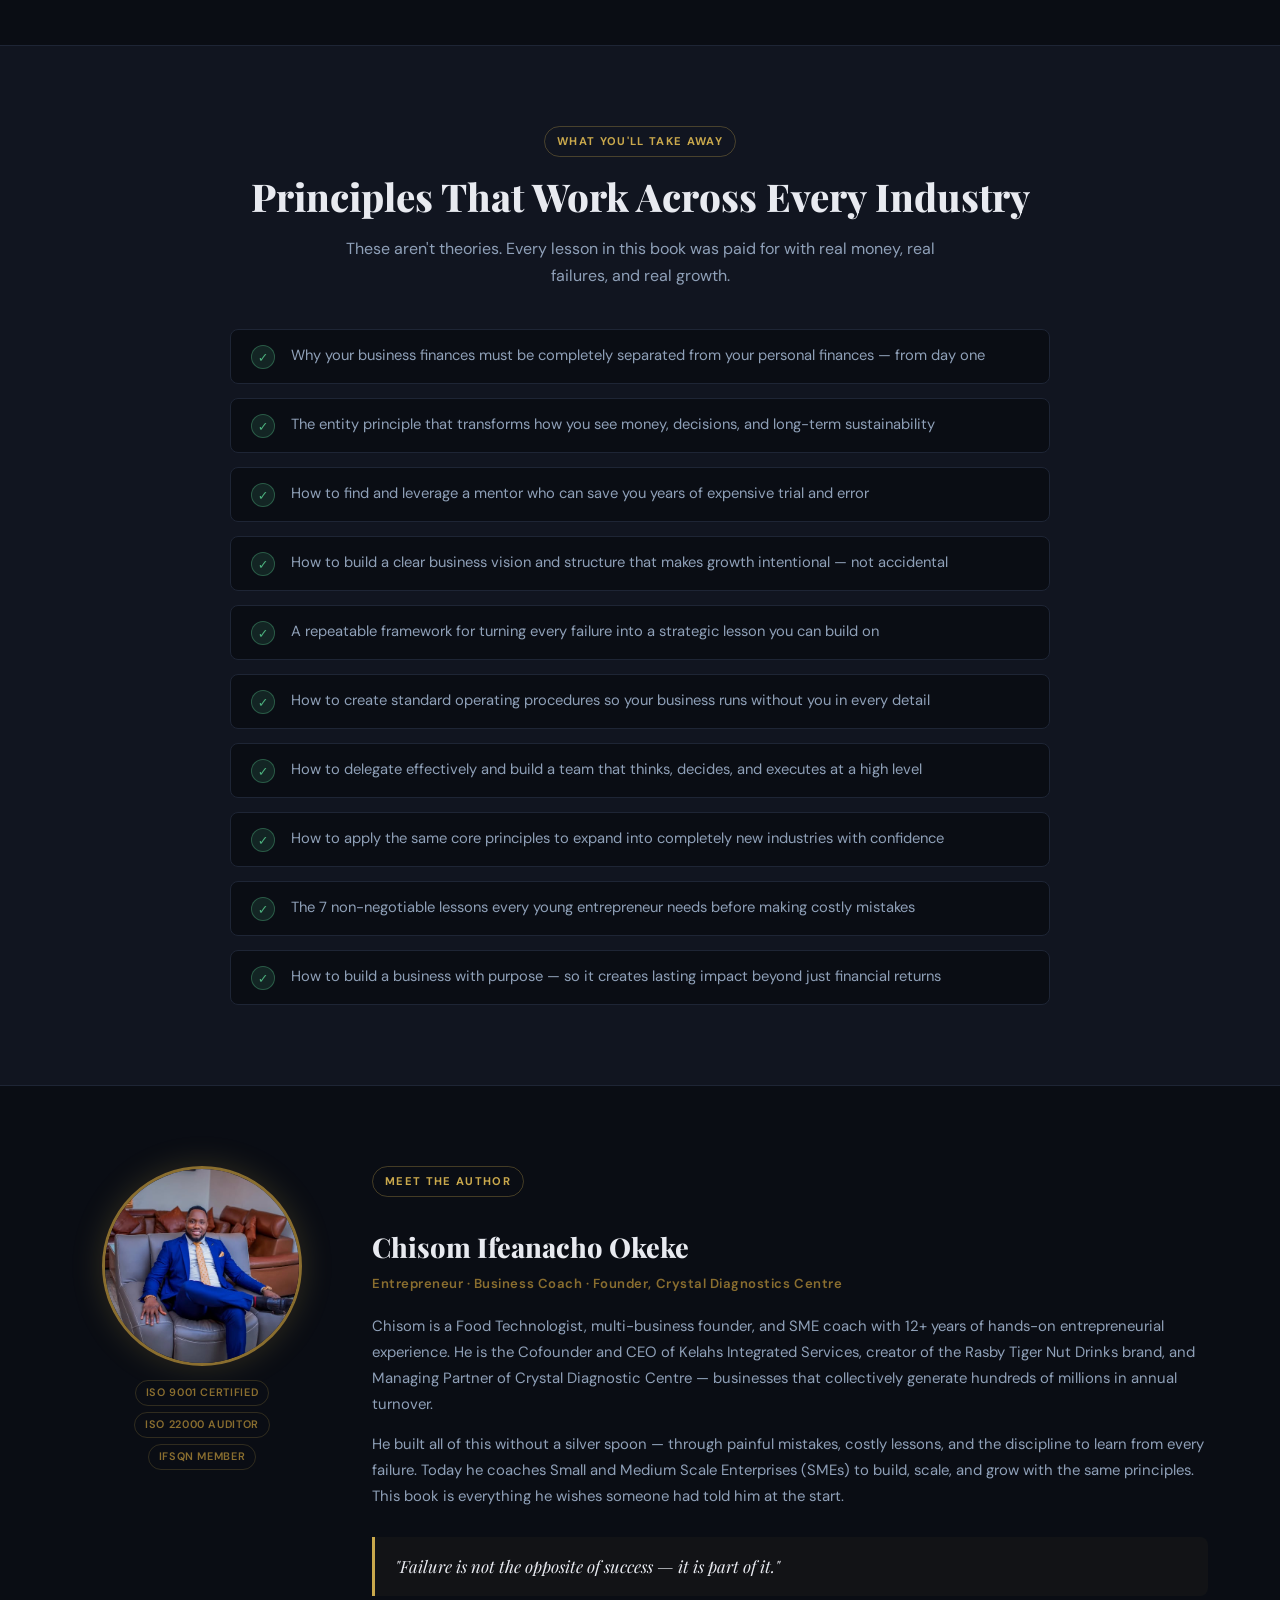
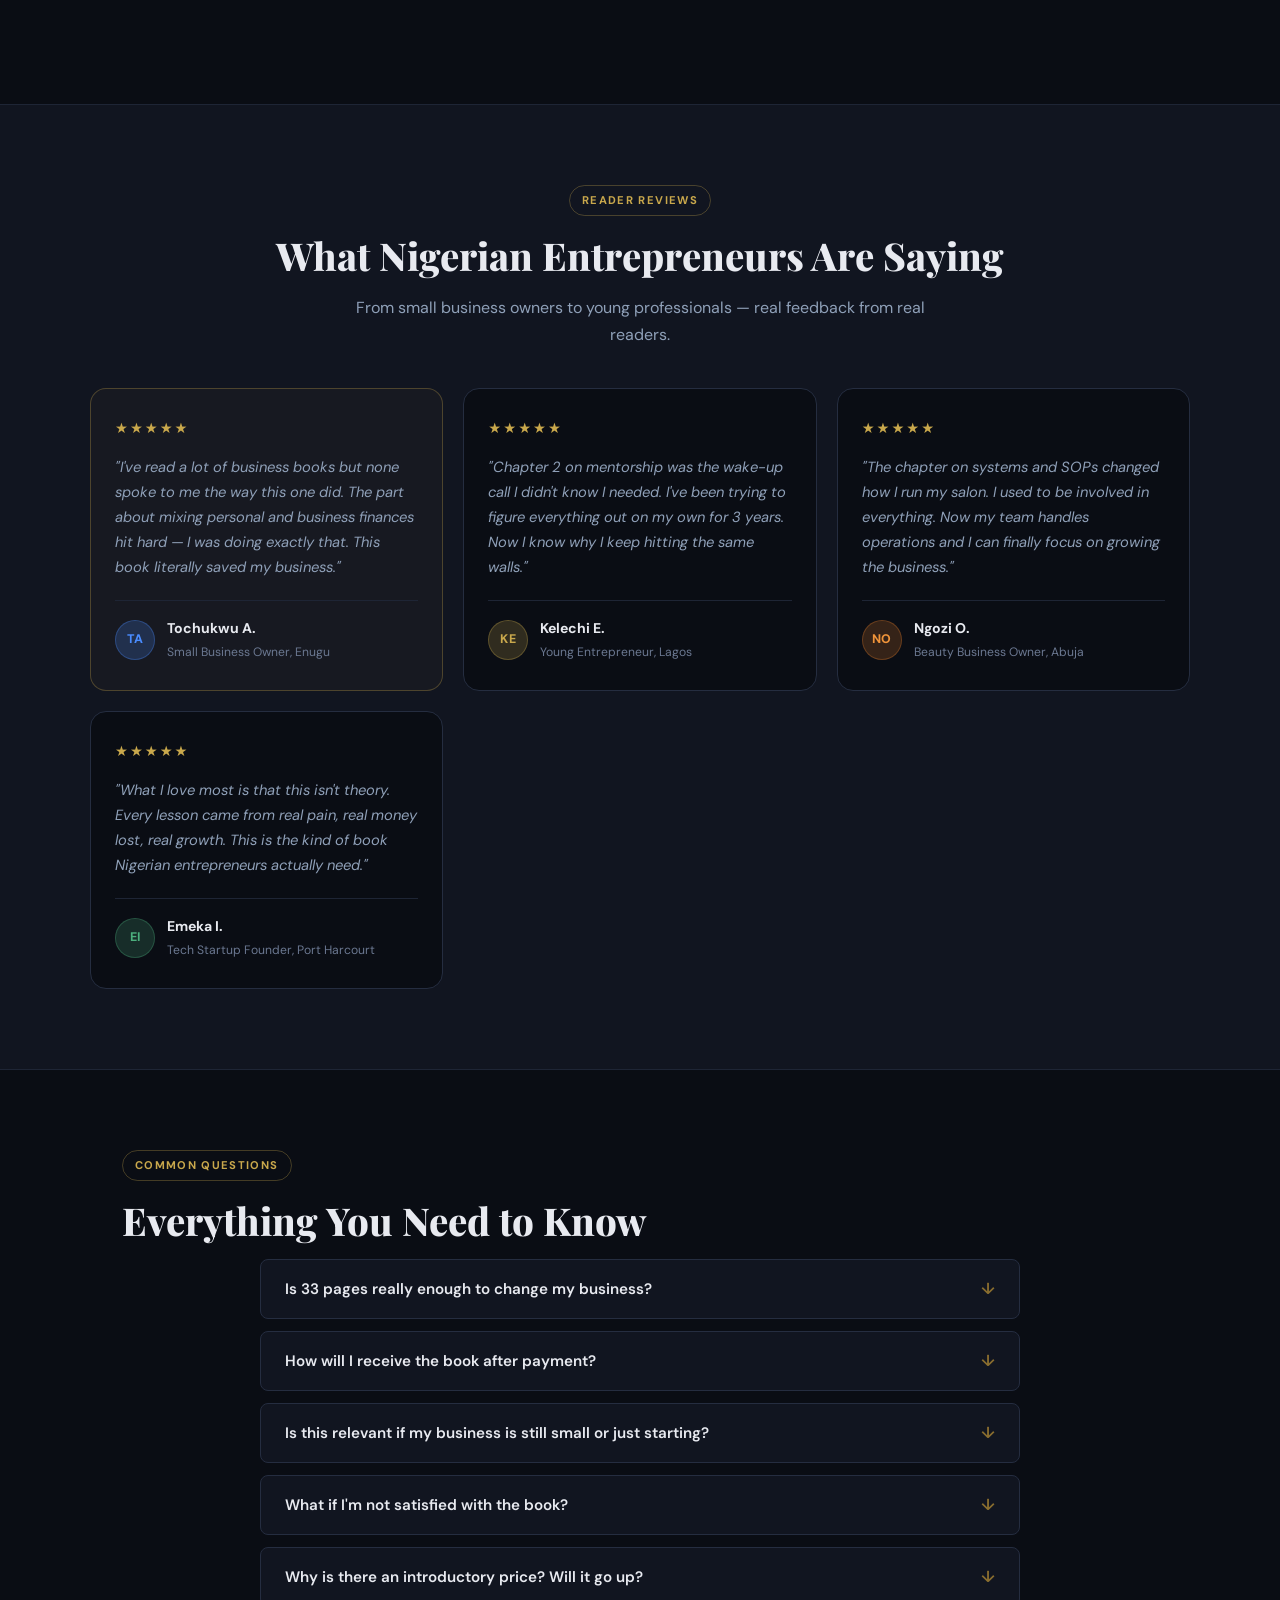
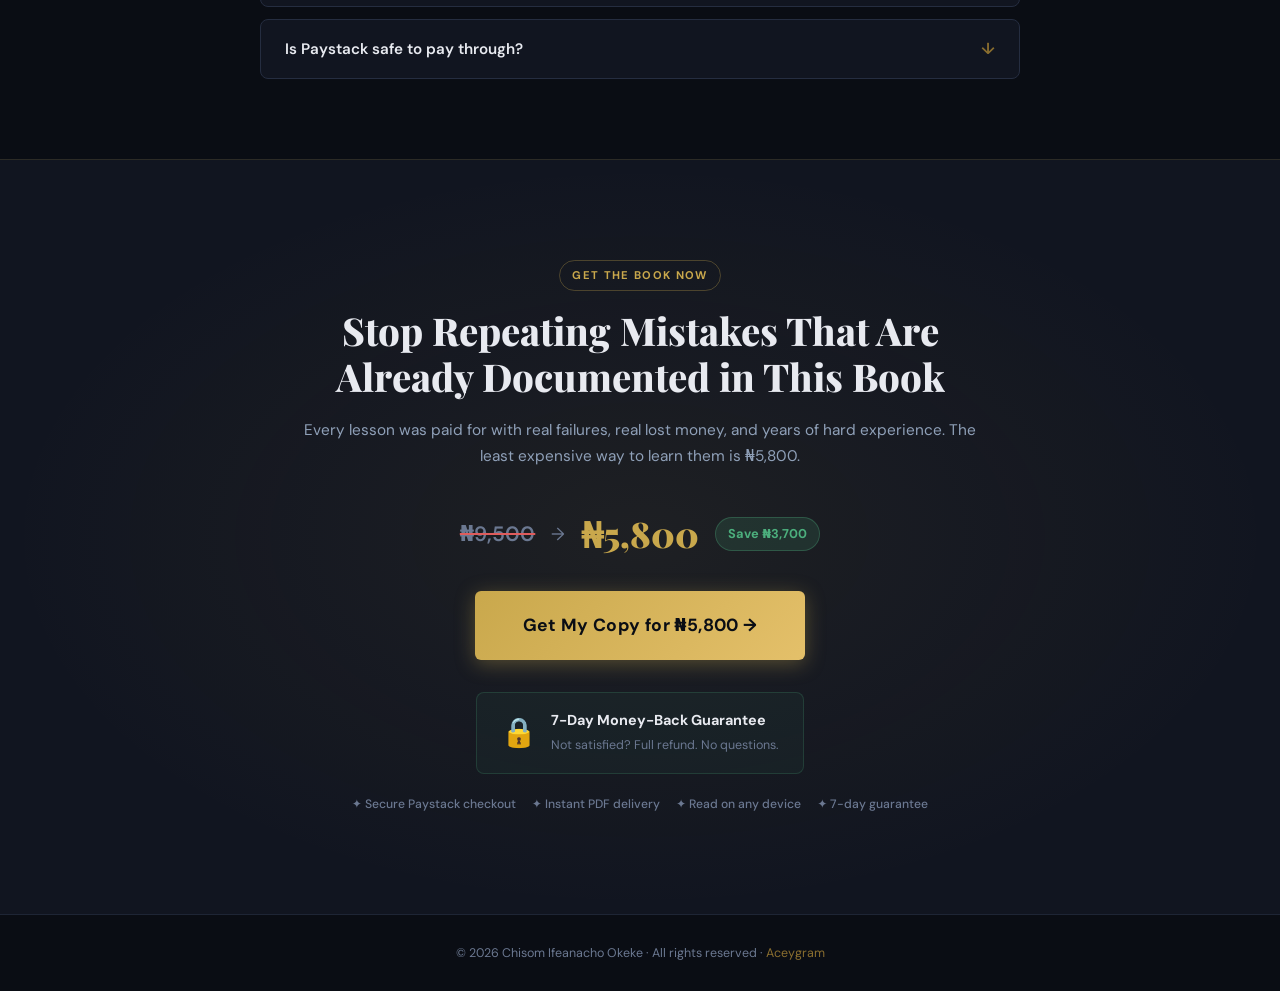
==== commit 7fee6950: "Changed website for better conversion." ====
--- a/index.html
+++ b/index.html
@@ -4,61 +4,91 @@
 <meta charset="UTF-8"/>
 <meta name="viewport" content="width=device-width, initial-scale=1.0"/>
 <title>From Small Hustle to Hundreds of Millions — Chisom Ifeanacho Okeke</title>
-<link href="https://fonts.googleapis.com/css2?family=Playfair+Display:ital,wght@0,700;0,800;0,900;1,700&family=DM+Sans:wght@300;400;500;600&display=swap" rel="stylesheet"/>
+<link href="https://fonts.googleapis.com/css2?family=Playfair+Display:ital,wght@0,700;0,800;0,900;1,700&family=DM+Sans:opsz,wght@9..40,300;9..40,400;9..40,500;9..40,600;9..40,700&display=swap" rel="stylesheet"/>
 <link rel="stylesheet" href="style.css">
-        <link rel="icon" href="images/hustle-cover.jpg" type="image/png">
-        <!-- Meta Pixel Code -->
-        <script>
-          !function(f,b,e,v,n,t,s)
-          {if(f.fbq)return;n=f.fbq=function(){n.callMethod?
-          n.callMethod.apply(n,arguments):n.queue.push(arguments)};
-          if(!f._fbq)f._fbq=n;n.push=n;n.loaded=!0;n.version='2.0';
-          n.queue=[];t=b.createElement(e);t.async=!0;
-          t.src=v;s=b.getElementsByTagName(e)[0];
-          s.parentNode.insertBefore(t,s)}(window, document,'script',
-          'https://connect.facebook.net/en_US/fbevents.js');
-          fbq('init', '936428952753528');
-          fbq('track', 'PageView');
-        </script>
-        <noscript><img height="1" width="1" style="display:none"
-        src="https://www.facebook.com/tr?id=936428952753528&ev=PageView&noscript=1"
-        /></noscript>
-        <!-- End Meta Pixel Code -->
+<link rel="icon" href="images/hustle-cover.jpg" type="image/png">
+
+<!-- Meta Pixel Code -->
+<script>
+  !function(f,b,e,v,n,t,s)
+  {if(f.fbq)return;n=f.fbq=function(){n.callMethod?
+  n.callMethod.apply(n,arguments):n.queue.push(arguments)};
+  if(!f._fbq)f._fbq=n;n.push=n;n.loaded=!0;n.version='2.0';
+  n.queue=[];t=b.createElement(e);t.async=!0;
+  t.src=v;s=b.getElementsByTagName(e)[0];
+  s.parentNode.insertBefore(t,s)}(window, document,'script',
+  'https://connect.facebook.net/en_US/fbevents.js');
+  fbq('init', '936428952753528');
+  fbq('track', 'PageView');
+</script>
+<noscript><img height="1" width="1" style="display:none"
+src="https://www.facebook.com/tr?id=936428952753528&ev=PageView&noscript=1"
+/></noscript>
+<!-- End Meta Pixel Code -->
 </head>
 <body>
 
-<!-- ANNOUNCEMENT BAR -->
-<div class="bar">
-  🚀 Now Available — Get your copy today and start building your hundreds of millions story
+<!-- ═══════════════════════════════════════════
+     URGENCY BAR — countdown timer
+═══════════════════════════════════════════ -->
+<div class="urgency-bar">
+  <span class="urgency-fire">🔥</span>
+  <span class="urgency-text">Introductory Price Ends In: </span>
+  <span class="countdown" id="countdown">--:--:--:--</span>
+  <span class="urgency-text"> &nbsp;— Get it before price goes up</span>
 </div>
 
-<!-- NAV -->
-<nav>
+<!-- ═══════════════════════════════════════════
+     STICKY NAV
+═══════════════════════════════════════════ -->
+<nav id="main-nav">
   <div class="nav-logo">ACEYGRAM</div>
-  <a href="https://paystack.shop/pay/mr-chisom" target="_blank" class="nav-cta">Get the Book</a>
+  <div class="nav-right">
+    <span class="nav-price">₦5,800</span>
+    <a href="https://paystack.shop/pay/mr-chisom" target="_blank" class="nav-cta" onclick="fbq('track','InitiateCheckout')">Get the Book</a>
+  </div>
 </nav>
 
-<!-- HERO -->
+<!-- ═══════════════════════════════════════════
+     HERO
+═══════════════════════════════════════════ -->
 <section class="hero">
   <div class="hero-grid">
     <div class="hero-left">
-      <div class="hero-eyebrow">📖 True Entrepreneurship Story</div>
+      <div class="hero-eyebrow">📖 True Nigerian Entrepreneurship Story</div>
       <h1>
         <span class="script">From Small Hustle</span>
         <span class="bold-line">to Hundreds of Millions</span>
       </h1>
-      <p class="hero-subtitle">This is the Reason Why Your Small Business Failed</p>
-      <p class="hero-desc">A raw, honest, and practical guide by Chisom Ifeanacho Okeke — from messy finances and no mentors, to building businesses that generate hundreds of millions in turnover. The lessons are real. The mistakes were costly. The wisdom is yours to take.</p>
-      <div class="hero-price-row">
-        <span class="price-now">Get Your Copy</span>
-      </div>
-      <a href="https://paystack.shop/pay/mr-chisom" target="_blank" class="btn-primary">
-        Read This Book Now →
+      <p class="hero-subtitle">The Real Reason Your Small Business Is Failing — And What To Do About It</p>
+      <p class="hero-desc">A raw, honest guide by Chisom Ifeanacho Okeke — from messy finances and no mentors, to building businesses generating hundreds of millions in turnover. The mistakes were costly. The wisdom is yours for far less.</p>
+
+      <!-- PRICE BLOCK — most important conversion fix -->
+      <div class="price-block">
+        <div class="price-anchor">
+          <span class="price-was-label">Regular Price</span>
+          <span class="price-was">₦9,500</span>
+        </div>
+        <div class="price-now-block">
+          <span class="price-now-label">TODAY</span>
+          <span class="price-now">₦5,800</span>
+        </div>
+        <div class="price-saving">You save ₦3,700 — Introductory offer</div>
+      </div>
+
+      <a href="https://paystack.shop/pay/mr-chisom" target="_blank" class="btn-primary" onclick="fbq('track','InitiateCheckout')">
+        Get My Copy for ₦5,800 →
       </a>
+
+      <div class="guarantee-inline">
+        <span class="guarantee-icon">🔒</span>
+        <span>Secure Paystack checkout &nbsp;·&nbsp; Instant PDF delivery &nbsp;·&nbsp; 7-day money-back guarantee</span>
+      </div>
+
       <div class="hero-trust">
-        <span class="hero-trust-item">10 Power Chapters</span>
-        <span class="hero-trust-item">Real Nigerian Success Story</span>
-        <span class="hero-trust-item">Actionable Lessons</span>
+        <span class="hero-trust-item">✦ 10 Power Chapters</span>
+        <span class="hero-trust-item">✦ Real Nigerian Story</span>
+        <span class="hero-trust-item">✦ Actionable Lessons</span>
       </div>
     </div>
 
@@ -68,8 +98,7 @@
         <div class="book-scene">
           <div class="book-3d">
             <div class="book-front">
-              <!-- Replace src with your actual cover image path -->
-              <img src="images/hustle-cover.jpg" alt="From Small Hustle to Hundreds of Millions"/>
+              <img src="images/hustle-cover.jpg" alt="From Small Hustle to Hundreds of Millions — Book Cover"/>
             </div>
             <div class="book-spine">
               <span class="spine-text">From Small Hustle to Hundreds of Millions · Chisom Okeke</span>
@@ -80,33 +109,80 @@
         </div>
         <div class="book-shadow-el"></div>
       </div>
-    </div>
-  </div>
-</section>
-
-<!-- STATS BAR -->
+      <!-- Badge on book -->
+      <div class="book-badge">Introductory<br/>Price</div>
+    </div>
+  </div>
+</section>
+
+<!-- ═══════════════════════════════════════════
+     STATS BAR
+═══════════════════════════════════════════ -->
 <div class="stats-bar">
   <div class="stats-inner">
-    <div class="stat-divider">
+    <div class="stat-item">
       <div class="stat-num">10</div>
       <div class="stat-label">Chapters</div>
     </div>
-    <div class="stat-divider">
+    <div class="stat-item">
       <div class="stat-num">33</div>
-      <div class="stat-label">Pages</div>
-    </div>
-    <div class="stat-divider">
+      <div class="stat-label">Dense, No-Fluff Pages</div>
+    </div>
+    <div class="stat-item">
       <div class="stat-num">100s</div>
-      <div class="stat-label">of Millions of Naira in Turnover</div>
-    </div>
-    <div class="stat-divider">
+      <div class="stat-label">of Millions in Turnover</div>
+    </div>
+    <div class="stat-item">
       <div class="stat-num">3</div>
       <div class="stat-label">Businesses Built</div>
     </div>
+    <div class="stat-item">
+      <div class="stat-num">12+</div>
+      <div class="stat-label">Years Experience</div>
+    </div>
   </div>
 </div>
 
-<!-- ABOUT -->
+<!-- ═══════════════════════════════════════════
+     PROBLEM SECTION — agitate the pain
+═══════════════════════════════════════════ -->
+<section class="problem-section">
+  <div class="section-container">
+    <div class="section-tag">Sound Familiar?</div>
+    <h2 class="section-title">If Your Business Is Struggling, It's Not Your Fault — You Were Never Taught This</h2>
+    <div class="problem-grid">
+      <div class="problem-card">
+        <div class="problem-icon">😰</div>
+        <p>You're working hard every day but your bank account doesn't reflect your effort</p>
+      </div>
+      <div class="problem-card">
+        <div class="problem-icon">💸</div>
+        <p>You mix your personal money with business money and can never tell if you're profitable</p>
+      </div>
+      <div class="problem-card">
+        <div class="problem-icon">🔄</div>
+        <p>You've tried different things but keep making the same expensive mistakes</p>
+      </div>
+      <div class="problem-card">
+        <div class="problem-icon">😔</div>
+        <p>You have no mentor and feel like you're figuring everything out alone — slowly and painfully</p>
+      </div>
+      <div class="problem-card">
+        <div class="problem-icon">📉</div>
+        <p>Your business cannot run without you being present for every single decision</p>
+      </div>
+      <div class="problem-card">
+        <div class="problem-icon">🎯</div>
+        <p>You have no clear vision or structure — just daily survival and firefighting</p>
+      </div>
+    </div>
+    <p class="problem-bridge">I lived all of this — and documented every lesson that got me out. This book is that documentation.</p>
+  </div>
+</section>
+
+<!-- ═══════════════════════════════════════════
+     ABOUT — with CTA
+═══════════════════════════════════════════ -->
 <section class="about">
   <div class="about-grid">
     <div class="about-text">
@@ -138,29 +214,91 @@
         </div>
       </div>
     </div>
-    <div style="position:relative;">
-      <div style="background:var(--surface);border:1px solid var(--border);border-radius:8px;padding:36px;max-width:440px;">
-        <div style="font-size:0.7rem;font-weight:700;letter-spacing:0.1em;text-transform:uppercase;color:var(--gold);margin-bottom:20px;">Inside This Book</div>
-        <div style="color:#8fa0b8;font-size:0.9rem;line-height:2;">
-          ✦ Why most Nigerian businesses fail before year 3<br/>
-          ✦ The entity principle that changed everything<br/>
-          ✦ How to find and use a business mentor<br/>
-          ✦ Building a vision your team can execute<br/>
-          ✦ Turning failure into a strategic advantage<br/>
-          ✦ Creating SOPs so the business runs itself<br/>
-          ✦ Scaling from one industry into another<br/>
-          ✦ Leadership habits that build lasting teams<br/>
-          ✦ What young entrepreneurs must do first<br/>
-          ✦ Building beyond profit — purpose & legacy
-        </div>
-      </div>
-    </div>
-  </div>
-</section>
-
-<!-- CHAPTERS -->
+    <div class="about-sidebar">
+      <div class="inside-box">
+        <div class="inside-box-label">Inside This Book</div>
+        <ul class="inside-list">
+          <li>Why most Nigerian businesses fail before year 3</li>
+          <li>The entity principle that changed everything</li>
+          <li>How to find and use a business mentor</li>
+          <li>Building a vision your team can execute</li>
+          <li>Turning failure into a strategic advantage</li>
+          <li>Creating SOPs so the business runs itself</li>
+          <li>Scaling from one industry into another</li>
+          <li>Leadership habits that build lasting teams</li>
+          <li>What young entrepreneurs must do first</li>
+          <li>Building beyond profit — purpose & legacy</li>
+        </ul>
+        <div class="sidebar-cta-wrap">
+          <a href="https://paystack.shop/pay/mr-chisom" target="_blank" class="btn-primary btn-small" onclick="fbq('track','InitiateCheckout')">
+            Get This Book — ₦5,800 →
+          </a>
+        </div>
+      </div>
+    </div>
+  </div>
+</section>
+
+<!-- ═══════════════════════════════════════════
+     VALUE STACK — makes price feel cheap
+═══════════════════════════════════════════ -->
+<section class="value-stack">
+  <div class="section-container">
+    <div class="section-tag">What You're Getting</div>
+    <h2 class="section-title">Everything Inside — At One Price</h2>
+    <p class="section-lead">Compare what Chisom's 12+ years of costly trial and error is worth to getting it all in one afternoon of reading.</p>
+    <div class="stack-table">
+      <div class="stack-row stack-header">
+        <div>What You Get</div>
+        <div>Real Value</div>
+      </div>
+      <div class="stack-row">
+        <div><span class="stack-check">✓</span> 10-chapter business blueprint from a real Nigerian entrepreneur</div>
+        <div class="stack-val">₦15,000</div>
+      </div>
+      <div class="stack-row">
+        <div><span class="stack-check">✓</span> Financial discipline framework (the entity principle)</div>
+        <div class="stack-val">₦8,000</div>
+      </div>
+      <div class="stack-row">
+        <div><span class="stack-check">✓</span> Step-by-step mentorship acquisition strategy</div>
+        <div class="stack-val">₦5,000</div>
+      </div>
+      <div class="stack-row">
+        <div><span class="stack-check">✓</span> SOP & systems framework (so business runs without you)</div>
+        <div class="stack-val">₦12,000</div>
+      </div>
+      <div class="stack-row">
+        <div><span class="stack-check">✓</span> 4-question failure analysis framework</div>
+        <div class="stack-val">₦5,000</div>
+      </div>
+      <div class="stack-row">
+        <div><span class="stack-check">✓</span> 7 non-negotiable lessons for young entrepreneurs</div>
+        <div class="stack-val">₦3,000</div>
+      </div>
+      <div class="stack-row stack-total">
+        <div>Total Real Value</div>
+        <div class="stack-val-total">₦48,000+</div>
+      </div>
+      <div class="stack-row stack-price-row">
+        <div><strong>Your Price Today</strong> <span class="stack-note">(introductory offer)</span></div>
+        <div class="stack-final-price">₦5,800</div>
+      </div>
+    </div>
+    <div class="stack-cta">
+      <a href="https://paystack.shop/pay/mr-chisom" target="_blank" class="btn-primary" onclick="fbq('track','InitiateCheckout')">
+        Yes, I Want This for ₦5,800 →
+      </a>
+      <p class="stack-sub">Instant PDF delivery after payment · Read today</p>
+    </div>
+  </div>
+</section>
+
+<!-- ═══════════════════════════════════════════
+     CHAPTERS
+═══════════════════════════════════════════ -->
 <section class="chapters">
-  <div class="center" style="max-width:1100px;margin:0 auto;">
+  <div class="section-container center">
     <div class="section-tag">What's Inside</div>
     <h2 class="section-title">10 Chapters. Real Lessons. No Fluff.</h2>
     <p class="section-lead">Each chapter is drawn from a real experience — a real mistake, a real turning point, a real result.</p>
@@ -219,9 +357,11 @@
   </div>
 </section>
 
-<!-- LEARN -->
+<!-- ═══════════════════════════════════════════
+     LEARN
+═══════════════════════════════════════════ -->
 <section class="learn">
-  <div class="center" style="max-width:1100px;margin:0 auto;">
+  <div class="section-container center">
     <div class="section-tag">What You'll Take Away</div>
     <h2 class="section-title">Principles That Work Across Every Industry</h2>
     <p class="section-lead">These aren't theories. Every lesson in this book was paid for with real money, real failures, and real growth.</p>
@@ -240,59 +380,47 @@
   </div>
 </section>
 
-<!-- AUTHOR -->
+<!-- ═══════════════════════════════════════════
+     AUTHOR
+═══════════════════════════════════════════ -->
 <section class="author">
   <div class="author-inner">
     <div class="author-img-wrap">
-<div class="img-container">
-      <img src="images/chisom.jpg" alt="Chisom Ifeanacho Okeke" srcset="">
-
-</div>
-      <!-- <div class="author-initials">CIO</div> -->
+      <div class="img-container">
+        <img src="images/chisom.jpg" alt="Chisom Ifeanacho Okeke" />
+      </div>
+      <div class="author-credentials">
+        <span>ISO 9001 Certified</span>
+        <span>ISO 22000 Auditor</span>
+        <span>IFSQN Member</span>
+      </div>
     </div>
     <div>
       <div class="section-tag">Meet the Author</div>
       <div class="author-name">Chisom Ifeanacho Okeke</div>
-      <div class="author-role">Entrepreneur · Business Builder · Founder, Crystal Diagnostics Centre</div>
-      <p class="author-bio">My name is Chisom Ifeanacho Okeke!
-
-A Food Technologist by profession and by practice.
-
-A Graduate from the Federal University of Technology Owerri (FUTO)
-
-I am the Cofounder and CEO of KELAHS INTEGRATED SERVICES, owner of the brand Rasby Tiger Nut Drinks also Managing Partner of CRYSTAL DIAGNOSTIC CENTRE.
-
-Also the Brainchild of Creamy Creations Nigeria; a company dedicated solely on Cakes and Confectionaries!
-
-A Certified Quality Management Systems (QMS) Auditor of the ISO 9001:2008
-
-Also a Certified Food Safety Management System Auditor (FSMS) of the ISO 22000:2005
-
-Member of the International Food Safety Quality Network (IFSQN)!
-
-I am a Businessman to the core and with over 12years+ experience and also a Business Coach.
-
-I mentor Small and Medium Scale Enterprises (SMEs) to help them Build, Scale and Grow their Businesses.
-
-I am married to a beautiful damsel!!!</p>
-      <div class="pull-quote" style="margin-top:24px;">"Failure is not the opposite of success — it is part of it."</div>
-    </div>
-  </div>
-</section>
-
-<!-- TESTIMONIALS -->
+      <div class="author-role">Entrepreneur · Business Coach · Founder, Crystal Diagnostics Centre</div>
+      <p class="author-bio">Chisom is a Food Technologist, multi-business founder, and SME coach with 12+ years of hands-on entrepreneurial experience. He is the Cofounder and CEO of Kelahs Integrated Services, creator of the Rasby Tiger Nut Drinks brand, and Managing Partner of Crystal Diagnostic Centre — businesses that collectively generate hundreds of millions in annual turnover.</p>
+      <p class="author-bio">He built all of this without a silver spoon — through painful mistakes, costly lessons, and the discipline to learn from every failure. Today he coaches Small and Medium Scale Enterprises (SMEs) to build, scale, and grow with the same principles. This book is everything he wishes someone had told him at the start.</p>
+      <div class="pull-quote">"Failure is not the opposite of success — it is part of it."</div>
+    </div>
+  </div>
+</section>
+
+<!-- ═══════════════════════════════════════════
+     TESTIMONIALS
+═══════════════════════════════════════════ -->
 <section class="testimonials">
-  <div class="center" style="max-width:1100px;margin:0 auto;">
+  <div class="section-container center">
     <div class="section-tag">Reader Reviews</div>
-    <h2 class="section-title">What Entrepreneurs Are Saying</h2>
-    <p class="section-lead">From small business owners to young professionals — this book is changing how Nigerians think about building wealth.</p>
+    <h2 class="section-title">What Nigerian Entrepreneurs Are Saying</h2>
+    <p class="section-lead">From small business owners to young professionals — real feedback from real readers.</p>
   </div>
   <div class="testi-grid">
-    <div class="testi-card">
+    <div class="testi-card testi-featured">
       <div class="stars">★★★★★</div>
       <p class="testi-text">"I've read a lot of business books but none spoke to me the way this one did. The part about mixing personal and business finances hit hard — I was doing exactly that. This book literally saved my business."</p>
       <div class="testi-author">
-        <div class="testi-avatar">TA</div>
+        <div class="testi-avatar testi-avatar-a">TA</div>
         <div>
           <div class="testi-name">Tochukwu A.</div>
           <div class="testi-role">Small Business Owner, Enugu</div>
@@ -303,7 +431,7 @@
       <div class="stars">★★★★★</div>
       <p class="testi-text">"Chapter 2 on mentorship was the wake-up call I didn't know I needed. I've been trying to figure everything out on my own for 3 years. Now I know why I keep hitting the same walls."</p>
       <div class="testi-author">
-        <div class="testi-avatar">KE</div>
+        <div class="testi-avatar testi-avatar-b">KE</div>
         <div>
           <div class="testi-name">Kelechi E.</div>
           <div class="testi-role">Young Entrepreneur, Lagos</div>
@@ -314,7 +442,7 @@
       <div class="stars">★★★★★</div>
       <p class="testi-text">"The chapter on systems and SOPs changed how I run my salon. I used to be involved in everything. Now my team handles operations and I can finally focus on growing the business."</p>
       <div class="testi-author">
-        <div class="testi-avatar">NO</div>
+        <div class="testi-avatar testi-avatar-c">NO</div>
         <div>
           <div class="testi-name">Ngozi O.</div>
           <div class="testi-role">Beauty Business Owner, Abuja</div>
@@ -325,41 +453,215 @@
       <div class="stars">★★★★★</div>
       <p class="testi-text">"What I love most is that this isn't theory. Every lesson came from real pain, real money lost, real growth. This is the kind of book Nigerian entrepreneurs actually need."</p>
       <div class="testi-author">
-        <div class="testi-avatar">EI</div>
+        <div class="testi-avatar testi-avatar-d">EI</div>
         <div>
           <div class="testi-name">Emeka I.</div>
-          <div class="testi-role">Tech Startup Founder, PH</div>
-        </div>
-      </div>
-    </div>
-  </div>
-</section>
-
-<!-- CTA -->
+          <div class="testi-role">Tech Startup Founder, Port Harcourt</div>
+        </div>
+      </div>
+    </div>
+  </div>
+</section>
+
+<!-- ═══════════════════════════════════════════
+     FAQ — handles objections
+═══════════════════════════════════════════ -->
+<section class="faq-section">
+  <div class="section-container">
+    <div class="section-tag">Common Questions</div>
+    <h2 class="section-title">Everything You Need to Know</h2>
+    <div class="faq-list">
+
+      <div class="faq-item">
+        <button class="faq-q" onclick="toggleFaq(this)">
+          Is 33 pages really enough to change my business?
+          <span class="faq-arrow">↓</span>
+        </button>
+        <div class="faq-a">
+          <p>Yes — and here's why. Most business books are 250 pages of fluff with 10 pages of real insight. This book is the opposite: 33 dense, actionable pages where every paragraph earns its place. Chisom spent 12+ years earning these lessons at real cost. You get the entire distilled result in under an hour of reading. The best business advice is specific and direct — not long.</p>
+        </div>
+      </div>
+
+      <div class="faq-item">
+        <button class="faq-q" onclick="toggleFaq(this)">
+          How will I receive the book after payment?
+          <span class="faq-arrow">↓</span>
+        </button>
+        <div class="faq-a">
+          <p>After successful payment on Paystack, you'll receive an instant download link to the PDF. You can read it on your phone, tablet, or laptop immediately. If you have any issues, contact us on WhatsApp at +234 803 717 1417.</p>
+        </div>
+      </div>
+
+      <div class="faq-item">
+        <button class="faq-q" onclick="toggleFaq(this)">
+          Is this relevant if my business is still small or just starting?
+          <span class="faq-arrow">↓</span>
+        </button>
+        <div class="faq-a">
+          <p>This is especially for you. The lessons in this book are most powerful when applied early — before you've already made the expensive mistakes. Chapter 9 is dedicated entirely to young entrepreneurs starting out. These are the principles that would have saved Chisom years of painful trial and error if he'd known them at the start.</p>
+        </div>
+      </div>
+
+      <div class="faq-item">
+        <button class="faq-q" onclick="toggleFaq(this)">
+          What if I'm not satisfied with the book?
+          <span class="faq-arrow">↓</span>
+        </button>
+        <div class="faq-a">
+          <p>We offer a 7-day money-back guarantee. If you read the book and feel it wasn't worth your ₦5,800, send us a message on WhatsApp within 7 days of purchase and we'll refund you — no questions asked. That's how confident we are in this book's value.</p>
+        </div>
+      </div>
+
+      <div class="faq-item">
+        <button class="faq-q" onclick="toggleFaq(this)">
+          Why is there an introductory price? Will it go up?
+          <span class="faq-arrow">↓</span>
+        </button>
+        <div class="faq-a">
+          <p>Yes. ₦5,800 is the launch price for early readers. After the introductory period ends, the price moves to ₦9,500. If you're reading this before the countdown hits zero, you're still in time to lock in the lower price.</p>
+        </div>
+      </div>
+
+      <div class="faq-item">
+        <button class="faq-q" onclick="toggleFaq(this)">
+          Is Paystack safe to pay through?
+          <span class="faq-arrow">↓</span>
+        </button>
+        <div class="faq-a">
+          <p>Absolutely. Paystack is Nigeria's most trusted payment platform, processing millions of transactions daily for businesses across the country. Your card and bank details are fully encrypted and never stored. It's the same platform used by major Nigerian e-commerce sites.</p>
+        </div>
+      </div>
+
+    </div>
+  </div>
+</section>
+
+<!-- ═══════════════════════════════════════════
+     FINAL CTA
+═══════════════════════════════════════════ -->
 <section class="cta-section" id="buy">
   <div class="cta-inner">
-    <div class="section-tag">Get the Book</div>
-    <h2>Stop Repeating the Mistakes That Are Already Documented in This Book.</h2>
-    <p>Every lesson in this book was paid for with real failures, real lost money, and years of hard experience. The least expensive way to learn them is to read this book.</p>
-    <div class="cta-price-row">
-      <span class="price-badge">Available Now</span>
-    </div>
-    <a href="https://paystack.shop/pay/mr-chisom" target="_blank" class="btn-primary">
-      Get Your Copy Today →
+    <div class="section-tag">Get the Book Now</div>
+    <h2>Stop Repeating Mistakes That Are Already Documented in This Book</h2>
+    <p>Every lesson was paid for with real failures, real lost money, and years of hard experience. The least expensive way to learn them is ₦5,800.</p>
+
+    <div class="cta-price-display">
+      <span class="cta-was">₦9,500</span>
+      <span class="cta-arrow">→</span>
+      <span class="cta-now">₦5,800</span>
+      <span class="cta-save">Save ₦3,700</span>
+    </div>
+
+    <a href="https://paystack.shop/pay/mr-chisom" target="_blank" class="btn-primary btn-large" onclick="fbq('track','InitiateCheckout')">
+      Get My Copy for ₦5,800 →
     </a>
-    <div style="margin-top:16px;font-size:0.8rem;color:var(--muted);">Instant delivery · PDF format · Start reading in minutes</div>
-  </div>
-</section>
-
-
-<a href="https://wa.me/2348037171417" target="_blank" class="whatsapp-float">
-    <img src="images/whatsapp-icon.png" alt="WhatsApp contact button - green circle with white phone handset icon" />
+
+    <div class="cta-guarantee">
+      <div class="guarantee-badge">
+        <div class="guarantee-badge-icon">🔒</div>
+        <div>
+          <strong>7-Day Money-Back Guarantee</strong>
+          <p>Not satisfied? Full refund. No questions.</p>
+        </div>
+      </div>
+    </div>
+
+    <div class="cta-delivery">
+      <span>✦ Secure Paystack checkout</span>
+      <span>✦ Instant PDF delivery</span>
+      <span>✦ Read on any device</span>
+      <span>✦ 7-day guarantee</span>
+    </div>
+  </div>
+</section>
+
+<!-- WhatsApp Float -->
+<a href="https://wa.me/2348037171417" target="_blank" class="whatsapp-float" aria-label="Contact us on WhatsApp">
+  <img src="images/whatsapp-icon.png" alt="WhatsApp" />
 </a>
+
+<!-- Mobile Sticky CTA Bar -->
+<div class="mobile-sticky-bar" id="mobileStickyBar">
+  <div class="mobile-sticky-inner">
+    <div class="mobile-sticky-price">
+      <span class="mobile-price-was">₦9,500</span>
+      <span class="mobile-price-now">₦5,800</span>
+    </div>
+    <a href="https://paystack.shop/pay/mr-chisom" target="_blank" class="mobile-sticky-btn" onclick="fbq('track','InitiateCheckout')">
+      Get My Copy →
+    </a>
+  </div>
+</div>
 
 <!-- FOOTER -->
 <footer>
   <p>© 2026 Chisom Ifeanacho Okeke · All rights reserved · <a href="https://aceygram.vercel.app">Aceygram</a></p>
 </footer>
 
+<script>
+// ── Countdown Timer ──────────────────────────────────────────
+(function() {
+  const deadline = new Date('2026-05-31T23:59:59').getTime();
+
+  function pad(n) { return String(n).padStart(2, '0'); }
+
+  function updateCountdown() {
+    const now = Date.now();
+    const diff = deadline - now;
+    if (diff <= 0) {
+      document.getElementById('countdown').textContent = 'EXPIRED';
+      return;
+    }
+    const days    = Math.floor(diff / (1000 * 60 * 60 * 24));
+    const hours   = Math.floor((diff % (1000 * 60 * 60 * 24)) / (1000 * 60 * 60));
+    const minutes = Math.floor((diff % (1000 * 60 * 60)) / (1000 * 60));
+    const seconds = Math.floor((diff % (1000 * 60)) / 1000);
+    document.getElementById('countdown').textContent =
+      `${pad(days)}d ${pad(hours)}h ${pad(minutes)}m ${pad(seconds)}s`;
+  }
+
+  updateCountdown();
+  setInterval(updateCountdown, 1000);
+})();
+
+// ── FAQ Toggle ────────────────────────────────────────────────
+function toggleFaq(btn) {
+  const item   = btn.parentElement;
+  const answer = item.querySelector('.faq-a');
+  const arrow  = btn.querySelector('.faq-arrow');
+  const isOpen = item.classList.contains('open');
+
+  // Close all
+  document.querySelectorAll('.faq-item.open').forEach(el => {
+    el.classList.remove('open');
+    el.querySelector('.faq-a').style.maxHeight = null;
+    el.querySelector('.faq-arrow').textContent = '↓';
+  });
+
+  if (!isOpen) {
+    item.classList.add('open');
+    answer.style.maxHeight = answer.scrollHeight + 'px';
+    arrow.textContent = '↑';
+  }
+}
+
+// ── Mobile sticky bar: show after hero scrolls out ────────────
+(function() {
+  const bar = document.getElementById('mobileStickyBar');
+  const hero = document.querySelector('.hero');
+
+  const observer = new IntersectionObserver(entries => {
+    bar.classList.toggle('visible', !entries[0].isIntersecting);
+  }, { threshold: 0 });
+
+  if (hero) observer.observe(hero);
+})();
+
+// ── Nav shadow on scroll ──────────────────────────────────────
+window.addEventListener('scroll', function() {
+  document.getElementById('main-nav').classList.toggle('scrolled', window.scrollY > 60);
+});
+</script>
+
 </body>
-</html>
+</html>
--- a/style.css
+++ b/style.css
@@ -1,216 +1,353 @@
- :root {
-    --gold: #F5A623;
-    --gold2: #E8960F;
-    --dark-gold: #C17D0A;
-    --navy: #0B1E3D;
-    --navy2: #0d2347;
-    --dark: #080e1a;
-    --darker: #050b14;
-    --surface: #101828;
-    --surface2: #141f30;
-    --text: #f4f0e8;
-    --muted: #7a8aa0;
-    --border: rgba(245,166,35,0.12);
-  }
-
-  *, *::before, *::after { box-sizing: border-box; margin: 0; padding: 0; }
-  html { scroll-behavior: smooth; }
-
-  body {
-    background: var(--darker);
-    color: var(--text);
-    font-family: 'DM Sans', sans-serif;
-    font-size: 16px;
-    line-height: 1.65;
-    overflow-x: hidden;
-  }
-
-  h1,h2,h3,h4 { font-family: 'Playfair Display', serif; line-height: 1.2; }
-  a { text-decoration: none; color: inherit; }
-
-  /* ── ANNOUNCEMENT BAR ── */
-  .bar {
-    background: linear-gradient(90deg, #C17D0A, #F5A623, #C17D0A);
-    text-align: center;
-    padding: 11px 20px;
-    font-size: 0.84rem;
-    font-weight: 600;
-    color: #0B1E3D;
-    letter-spacing: 0.01em;
-  }
-  .bar span { opacity: 0.7; margin: 0 8px; }
-
-  /* ── NAV ── */
-  nav {
-    position: sticky; top: 0; z-index: 100;
-    background: rgba(5,11,20,0.95);
-    backdrop-filter: blur(14px);
-    border-bottom: 1px solid var(--border);
-    display: flex; align-items: center; justify-content: space-between;
-    padding: 0 5%;
-    height: 66px;
-  }
-  .nav-logo {
-    font-family: 'Playfair Display', serif;
-    font-weight: 800;
-    font-size: 1.1rem;
-    color: var(--gold);
-    letter-spacing: 0.02em;
-  }
-  .nav-cta {
-    background: linear-gradient(135deg, var(--gold2), var(--gold));
-    color: var(--navy);
-    font-family: 'DM Sans', sans-serif;
-    font-weight: 700;
-    font-size: 0.85rem;
-    padding: 10px 24px;
-    border-radius: 4px;
-    letter-spacing: 0.03em;
-    transition: opacity 0.2s, transform 0.2s;
-    box-shadow: 0 4px 16px rgba(245,166,35,0.25);
-  }
-  .nav-cta:hover { opacity: 0.88; transform: translateY(-1px); }
-
-  /* ── HERO ── */
-  .hero {
-    min-height: 94vh;
-    display: flex; align-items: center;
-    padding: 40px 5% 60px;
-    position: relative;
-    overflow: hidden;
-    background:
-      radial-gradient(ellipse 70% 60% at 80% 40%, rgba(11,30,61,0.7) 0%, transparent 65%),
-      radial-gradient(ellipse 50% 70% at 10% 70%, rgba(193,125,10,0.08) 0%, transparent 70%);
-  }
-  /* Diagonal texture */
-  .hero::before {
-    content: '';
-    position: absolute; inset: 0;
-    background-image: repeating-linear-gradient(
-      -45deg,
-      transparent,
-      transparent 60px,
-      rgba(245,166,35,0.015) 60px,
-      rgba(245,166,35,0.015) 61px
-    );
-    pointer-events: none;
-  }
-
-  .hero-grid {
-    display: grid;
-    grid-template-columns: 1.5fr 1fr;
-    gap: 70px;
-    align-items: center;
-    max-width: 1200px;
-    margin: 0 auto;
-    width: 100%;
-    position: relative;
-    z-index: 1;
-  }
-
-  .hero-eyebrow {
-    display: inline-flex; align-items: center; gap: 8px;
-    background: rgba(245,166,35,0.1);
-    border: 1px solid rgba(245,166,35,0.3);
-    color: var(--gold);
-    font-size: 0.75rem;
-    font-weight: 600;
-    letter-spacing: 0.1em;
-    text-transform: uppercase;
-    padding: 6px 16px;
-    border-radius: 2px;
-    margin-bottom: 24px;
-  }
-
-  .hero h1 {
-    font-size: clamp(2.4rem, 4.5vw, 3.8rem);
-    font-weight: 900;
-    line-height: 1.08;
-    margin-bottom: 10px;
-    color: #fff;
-  }
-  .hero h1 .script {
-    font-style: italic;
-    color: var(--gold);
-    display: block;
-    font-size: 0.85em;
-  }
-  .hero h1 .bold-line {
-    display: block;
-    font-size: 1em;
-  }
-  .hero-subtitle {
-    font-family: 'DM Sans', sans-serif;
-    font-size: 1rem;
-    color: var(--muted);
-    font-style: italic;
-    margin-bottom: 28px;
-    letter-spacing: 0.02em;
-  }
-  .hero-desc {
-    font-size: 0.98rem;
-    color: #a0b0c8;
-    margin-bottom: 36px;
-    max-width: 90%;
-    font-weight: 300;
-    line-height: 1.75;
-  }
-
-  .hero-price-row {
-    display: flex; align-items: center; gap: 14px;
-    margin-bottom: 28px;
-    flex-wrap: wrap;
-  }
-  .price-now {
-    font-family: 'Playfair Display', serif;
-    font-size: 2.4rem;
-    font-weight: 800;
-    color: var(--gold);
-  }
-  .price-old {
-    font-size: 1rem;
-    color: var(--muted);
-    text-decoration: line-through;
-  }
-  .price-badge {
-    background: rgba(245,166,35,0.12);
-    border: 1px solid rgba(245,166,35,0.35);
-    color: var(--gold);
-    font-size: 0.75rem;
-    font-weight: 700;
-    padding: 4px 12px;
-    border-radius: 2px;
-    letter-spacing: 0.05em;
-    text-transform: uppercase;
-  }
-
-  .btn-primary {
-    display: inline-flex; align-items: center; gap: 10px;
-    background: linear-gradient(135deg, var(--gold2), var(--gold));
-    color: var(--navy);
-    font-family: 'DM Sans', sans-serif;
-    font-weight: 700;
-    font-size: 1rem;
-    padding: 16px 38px;
-    border-radius: 4px;
-    border: none; cursor: pointer;
-    transition: transform 0.2s, box-shadow 0.2s;
-    box-shadow: 0 8px 28px rgba(245,166,35,0.3);
-    letter-spacing: 0.02em;
-  }
-  .btn-primary:hover { transform: translateY(-2px); box-shadow: 0 12px 36px rgba(245,166,35,0.45); }
-
-  .hero-trust {
-    display: flex; align-items: center; gap: 20px;
-    margin-top: 18px;
-    font-size: 0.8rem;
-    color: var(--muted);
-    flex-wrap: wrap;
-  }
-  .hero-trust-item { display: flex; align-items: center; gap: 5px; }
-  .hero-trust-item::before { content: '✓'; color: var(--gold); font-weight: 700; }
-
-  /* ── BOOK VISUAL ── */
+/* ═══════════════════════════════════════════════════════
+   DESIGN TOKENS
+═══════════════════════════════════════════════════════ */
+:root {
+  --bg:       #0a0d14;
+  --surface:  #111520;
+  --surface2: #161c2a;
+  --border:   #1e2535;
+  --border2:  #252d40;
+  --gold:     #c9a84c;
+  --gold2:    #e4c06a;
+  --gold-dim: #8a6e2f;
+  --text:     #e8eaf0;
+  --muted:    #6b7891;
+  --muted2:   #8fa0b8;
+  --accent:   #4a8cff;
+  --danger:   #e05c5c;
+  --success:  #4caf7d;
+  --urgency:  #e07c2a;
+  --urgency2: #f0943a;
+
+  --font-display: 'Playfair Display', Georgia, serif;
+  --font-body:    'DM Sans', system-ui, sans-serif;
+
+  --radius:   8px;
+  --radius-lg:16px;
+  --shadow:   0 4px 24px rgba(0,0,0,0.4);
+  --shadow-lg:0 8px 48px rgba(0,0,0,0.6);
+}
+
+/* ═══════════════════════════════════════════════════════
+   RESET & BASE
+═══════════════════════════════════════════════════════ */
+*, *::before, *::after { box-sizing: border-box; margin: 0; padding: 0; }
+
+html { scroll-behavior: smooth; }
+
+body {
+  background: var(--bg);
+  color: var(--text);
+  font-family: var(--font-body);
+  font-size: 16px;
+  line-height: 1.65;
+  -webkit-font-smoothing: antialiased;
+}
+
+img { max-width: 100%; display: block; }
+a   { text-decoration: none; color: inherit; }
+
+/* ═══════════════════════════════════════════════════════
+   URGENCY BAR
+═══════════════════════════════════════════════════════ */
+.urgency-bar {
+  background: linear-gradient(90deg, #7c2d00, var(--urgency), #7c2d00);
+  background-size: 200% 100%;
+  animation: urgencyShimmer 3s ease infinite;
+  color: #fff;
+  text-align: center;
+  padding: 10px 16px;
+  font-size: 0.82rem;
+  font-weight: 600;
+  letter-spacing: 0.02em;
+  display: flex;
+  align-items: center;
+  justify-content: center;
+  gap: 8px;
+  flex-wrap: wrap;
+  position: relative;
+  z-index: 100;
+}
+
+@keyframes urgencyShimmer {
+  0%, 100% { background-position: 0% 50%; }
+  50%       { background-position: 100% 50%; }
+}
+
+.urgency-fire { font-size: 1rem; }
+
+.countdown {
+  font-family: 'Courier New', monospace;
+  background: rgba(0,0,0,0.3);
+  border: 1px solid rgba(255,255,255,0.25);
+  padding: 2px 10px;
+  border-radius: 4px;
+  font-size: 0.9rem;
+  font-weight: 700;
+  letter-spacing: 0.06em;
+  color: #ffe0a0;
+}
+
+/* ═══════════════════════════════════════════════════════
+   NAV
+═══════════════════════════════════════════════════════ */
+nav {
+  position: sticky;
+  top: 0;
+  z-index: 90;
+  background: rgba(10, 13, 20, 0.92);
+  backdrop-filter: blur(12px);
+  -webkit-backdrop-filter: blur(12px);
+  border-bottom: 1px solid var(--border);
+  padding: 14px 32px;
+  display: flex;
+  align-items: center;
+  justify-content: space-between;
+  transition: box-shadow 0.3s;
+}
+
+nav.scrolled { box-shadow: 0 2px 20px rgba(0,0,0,0.5); }
+
+.nav-logo {
+  font-family: var(--font-display);
+  font-weight: 800;
+  font-size: 1.1rem;
+  letter-spacing: 0.12em;
+  color: var(--gold);
+}
+
+.nav-right {
+  display: flex;
+  align-items: center;
+  gap: 16px;
+}
+
+.nav-price {
+  font-size: 0.9rem;
+  font-weight: 700;
+  color: var(--gold2);
+  display: none;
+}
+
+@media (min-width: 560px) { .nav-price { display: block; } }
+
+.nav-cta {
+  background: var(--gold);
+  color: #0a0d14;
+  font-size: 0.82rem;
+  font-weight: 700;
+  letter-spacing: 0.06em;
+  text-transform: uppercase;
+  padding: 9px 20px;
+  border-radius: 4px;
+  transition: background 0.2s, transform 0.15s;
+  white-space: nowrap;
+}
+.nav-cta:hover { background: var(--gold2); transform: translateY(-1px); }
+
+/* ═══════════════════════════════════════════════════════
+   HERO
+═══════════════════════════════════════════════════════ */
+.hero {
+  padding: 80px 32px 60px;
+  max-width: 1200px;
+  margin: 0 auto;
+}
+
+.hero-grid {
+  display: grid;
+  grid-template-columns: 1fr;
+  gap: 60px;
+  align-items: center;
+}
+
+@media (min-width: 900px) {
+  .hero-grid { grid-template-columns: 1fr 420px; }
+}
+
+.hero-eyebrow {
+  display: inline-block;
+  background: rgba(201, 168, 76, 0.1);
+  border: 1px solid rgba(201, 168, 76, 0.3);
+  color: var(--gold);
+  font-size: 0.78rem;
+  font-weight: 600;
+  letter-spacing: 0.08em;
+  text-transform: uppercase;
+  padding: 6px 14px;
+  border-radius: 100px;
+  margin-bottom: 20px;
+}
+
+.hero h1 {
+  display: flex;
+  flex-direction: column;
+  gap: 4px;
+  margin-bottom: 18px;
+  line-height: 1.05;
+}
+
+.hero h1 .script {
+  font-family: var(--font-display);
+  font-style: italic;
+  font-weight: 700;
+  font-size: clamp(2rem, 5vw, 3rem);
+  color: var(--gold2);
+}
+
+.hero h1 .bold-line {
+  font-family: var(--font-display);
+  font-weight: 900;
+  font-size: clamp(2.2rem, 5.5vw, 3.6rem);
+  color: var(--text);
+  line-height: 1.1;
+}
+
+.hero-subtitle {
+  font-size: clamp(1rem, 2.5vw, 1.22rem);
+  font-weight: 600;
+  color: var(--muted2);
+  margin-bottom: 14px;
+  line-height: 1.4;
+}
+
+.hero-desc {
+  font-size: 0.96rem;
+  color: var(--muted2);
+  margin-bottom: 32px;
+  line-height: 1.7;
+  max-width: 560px;
+}
+
+/* ── PRICE BLOCK ── */
+.price-block {
+  background: var(--surface);
+  border: 1px solid var(--border2);
+  border-left: 3px solid var(--gold);
+  border-radius: var(--radius);
+  padding: 20px 24px;
+  margin-bottom: 28px;
+  display: flex;
+  flex-wrap: wrap;
+  align-items: center;
+  gap: 20px;
+}
+
+.price-anchor {
+  display: flex;
+  flex-direction: column;
+  gap: 2px;
+}
+
+.price-was-label {
+  font-size: 0.7rem;
+  font-weight: 600;
+  text-transform: uppercase;
+  letter-spacing: 0.08em;
+  color: var(--muted);
+}
+
+.price-was {
+  font-size: 1.15rem;
+  font-weight: 600;
+  color: var(--muted);
+  text-decoration: line-through;
+  text-decoration-color: var(--danger);
+}
+
+.price-now-block {
+  display: flex;
+  flex-direction: column;
+  gap: 2px;
+}
+
+.price-now-label {
+  font-size: 0.7rem;
+  font-weight: 700;
+  text-transform: uppercase;
+  letter-spacing: 0.1em;
+  color: var(--gold);
+}
+
+.price-now {
+  font-size: 2rem;
+  font-weight: 800;
+  color: var(--text);
+  font-family: var(--font-display);
+}
+
+.price-saving {
+  font-size: 0.78rem;
+  font-weight: 600;
+  color: var(--success);
+  background: rgba(76, 175, 125, 0.1);
+  border: 1px solid rgba(76, 175, 125, 0.25);
+  padding: 4px 10px;
+  border-radius: 100px;
+  white-space: nowrap;
+  align-self: center;
+}
+
+/* ── BUTTONS ── */
+.btn-primary {
+  display: inline-flex;
+  align-items: center;
+  justify-content: center;
+  background: linear-gradient(135deg, var(--gold), var(--gold2));
+  color: #0a0d14;
+  font-family: var(--font-body);
+  font-size: 1rem;
+  font-weight: 700;
+  letter-spacing: 0.02em;
+  padding: 16px 36px;
+  border-radius: 6px;
+  transition: transform 0.18s, box-shadow 0.18s, filter 0.18s;
+  box-shadow: 0 4px 20px rgba(201, 168, 76, 0.35);
+  cursor: pointer;
+  border: none;
+  text-align: center;
+}
+.btn-primary:hover {
+  transform: translateY(-2px);
+  box-shadow: 0 8px 32px rgba(201, 168, 76, 0.5);
+  filter: brightness(1.08);
+}
+.btn-primary:active { transform: translateY(0); }
+
+.btn-small { font-size: 0.88rem; padding: 12px 24px; }
+.btn-large { font-size: 1.1rem; padding: 20px 48px; }
+
+/* ── GUARANTEE INLINE ── */
+.guarantee-inline {
+  display: flex;
+  align-items: center;
+  gap: 10px;
+  margin-top: 14px;
+  font-size: 0.78rem;
+  color: var(--muted);
+  line-height: 1.5;
+}
+.guarantee-icon { font-size: 1rem; flex-shrink: 0; }
+
+/* ── HERO TRUST PILLS ── */
+.hero-trust {
+  display: flex;
+  flex-wrap: wrap;
+  gap: 10px;
+  margin-top: 20px;
+}
+
+.hero-trust-item {
+  font-size: 0.75rem;
+  font-weight: 600;
+  color: var(--muted2);
+  letter-spacing: 0.04em;
+  border: 1px solid var(--border2);
+  padding: 5px 12px;
+  border-radius: 100px;
+}
+
+/* ── BOOK VISUAL ── */
   .hero-visual {
     display: flex; align-items: center; justify-content: center;
     position: relative;
@@ -315,313 +452,988 @@
     pointer-events: none;
   }
 
-  /* ── STATS ── */
-  .stats-bar {
-    background: var(--surface);
-    border-top: 1px solid var(--border);
-    border-bottom: 1px solid var(--border);
-    padding: 30px 5%;
+  /* ── BADGE ON BOOK ── */
+.book-badge {
+  position: absolute;
+  top: 10px;
+  right: 0px;
+  background: linear-gradient(135deg, var(--urgency), #c0540a);
+  color: #fff;
+  font-size: 0.68rem;
+  font-weight: 800;
+  text-transform: uppercase;
+  letter-spacing: 0.05em;
+  padding: 8px 10px;
+  border-radius: 50%;
+  width: 68px;
+  height: 68px;
+  display: flex;
+  align-items: center;
+  justify-content: center;
+  text-align: center;
+  line-height: 1.3;
+  box-shadow: 0 4px 16px rgba(224,124,42,0.5);
+  z-index: 2;
+  animation: badgePulse 2s ease-in-out infinite;
+}
+
+@keyframes badgePulse {
+  0%, 100% { box-shadow: 0 4px 16px rgba(224,124,42,0.5); }
+  50%       { box-shadow: 0 4px 28px rgba(224,124,42,0.8); }
+}
+
+/* ═══════════════════════════════════════════════════════
+   STATS BAR
+═══════════════════════════════════════════════════════ */
+.stats-bar {
+  background: var(--surface);
+  border-top: 1px solid var(--border);
+  border-bottom: 1px solid var(--border);
+  padding: 28px 32px;
+}
+
+.stats-inner {
+  max-width: 1100px;
+  margin: 0 auto;
+  display: flex;
+  flex-wrap: wrap;
+  gap: 24px;
+  justify-content: space-around;
+  align-items: center;
+}
+
+.stat-item {
+  text-align: center;
+  flex: 1;
+  min-width: 120px;
+}
+
+.stat-num {
+  font-family: var(--font-display);
+  font-size: 2.2rem;
+  font-weight: 900;
+  color: var(--gold);
+  line-height: 1;
+  margin-bottom: 4px;
+}
+
+.stat-label {
+  font-size: 0.75rem;
+  font-weight: 500;
+  color: var(--muted2);
+  letter-spacing: 0.04em;
+  text-transform: uppercase;
+}
+
+/* ═══════════════════════════════════════════════════════
+   SHARED SECTION STYLES
+═══════════════════════════════════════════════════════ */
+.section-container {
+  max-width: 1100px;
+  margin: 0 auto;
+}
+.section-container.center { text-align: center; }
+.center { text-align: center; }
+
+.section-tag {
+  display: inline-block;
+  font-size: 0.7rem;
+  font-weight: 700;
+  letter-spacing: 0.12em;
+  text-transform: uppercase;
+  color: var(--gold);
+  border: 1px solid rgba(201,168,76,0.3);
+  padding: 5px 12px;
+  border-radius: 100px;
+  margin-bottom: 16px;
+}
+
+.section-title {
+  font-family: var(--font-display);
+  font-size: clamp(1.6rem, 4vw, 2.4rem);
+  font-weight: 800;
+  color: var(--text);
+  line-height: 1.2;
+  margin-bottom: 16px;
+}
+
+.section-lead {
+  font-size: 1rem;
+  color: var(--muted2);
+  max-width: 620px;
+  margin: 0 auto 40px;
+  line-height: 1.7;
+}
+
+/* ═══════════════════════════════════════════════════════
+   PROBLEM SECTION
+═══════════════════════════════════════════════════════ */
+.problem-section {
+  padding: 80px 32px;
+  background: var(--surface);
+  border-top: 1px solid var(--border);
+  border-bottom: 1px solid var(--border);
+}
+
+.problem-grid {
+  display: grid;
+  grid-template-columns: repeat(auto-fit, minmax(260px, 1fr));
+  gap: 16px;
+  margin: 40px 0;
+}
+
+.problem-card {
+  background: var(--bg);
+  border: 1px solid var(--border2);
+  border-radius: var(--radius);
+  padding: 24px 20px;
+  display: flex;
+  gap: 14px;
+  align-items: flex-start;
+  transition: border-color 0.2s;
+}
+.problem-card:hover { border-color: rgba(201,168,76,0.3); }
+
+.problem-icon {
+  font-size: 1.5rem;
+  flex-shrink: 0;
+  line-height: 1;
+  margin-top: 2px;
+}
+
+.problem-card p {
+  font-size: 0.9rem;
+  color: var(--muted2);
+  line-height: 1.6;
+}
+
+.problem-bridge {
+  text-align: center;
+  font-size: 1.05rem;
+  font-weight: 600;
+  color: var(--text);
+  max-width: 660px;
+  margin: 0 auto;
+  padding: 28px 0 0;
+  border-top: 1px solid var(--border);
+}
+
+/* ═══════════════════════════════════════════════════════
+   ABOUT
+═══════════════════════════════════════════════════════ */
+.about {
+  padding: 80px 32px;
+  max-width: 1200px;
+  margin: 0 auto;
+}
+
+.about-grid {
+  display: grid;
+  grid-template-columns: 1fr;
+  gap: 48px;
+  align-items: start;
+}
+
+@media (min-width: 900px) {
+  .about-grid { grid-template-columns: 1fr 400px; }
+}
+
+.about-text p {
+  font-size: 0.96rem;
+  color: var(--muted2);
+  line-height: 1.75;
+  margin-bottom: 18px;
+}
+
+.pull-quote {
+  border-left: 3px solid var(--gold);
+  padding: 16px 20px;
+  margin: 28px 0;
+  font-family: var(--font-display);
+  font-style: italic;
+  font-size: 1.05rem;
+  color: var(--text);
+  background: rgba(201,168,76,0.04);
+  border-radius: 0 var(--radius) var(--radius) 0;
+  line-height: 1.6;
+}
+
+.about-highlights {
+  display: grid;
+  grid-template-columns: 1fr 1fr;
+  gap: 14px;
+  margin-top: 28px;
+}
+
+.highlight-card {
+  background: var(--surface);
+  border: 1px solid var(--border);
+  border-radius: var(--radius);
+  padding: 18px 16px;
+  transition: border-color 0.2s, transform 0.2s;
+}
+.highlight-card:hover {
+  border-color: rgba(201,168,76,0.4);
+  transform: translateY(-2px);
+}
+
+.highlight-icon { font-size: 1.4rem; margin-bottom: 8px; }
+
+.highlight-card h4 {
+  font-size: 0.88rem;
+  font-weight: 700;
+  color: var(--text);
+  margin-bottom: 6px;
+}
+
+.highlight-card p {
+  font-size: 0.8rem;
+  color: var(--muted);
+  line-height: 1.5;
+  margin: 0;
+}
+
+/* ── ABOUT SIDEBAR ── */
+.about-sidebar { position: sticky; top: 80px; }
+
+.inside-box {
+  background: var(--surface);
+  border: 1px solid var(--border2);
+  border-radius: var(--radius-lg);
+  padding: 32px 28px;
+}
+
+.inside-box-label {
+  font-size: 0.68rem;
+  font-weight: 700;
+  letter-spacing: 0.12em;
+  text-transform: uppercase;
+  color: var(--gold);
+  margin-bottom: 18px;
+}
+
+.inside-list {
+  list-style: none;
+  display: flex;
+  flex-direction: column;
+  gap: 10px;
+  margin-bottom: 28px;
+}
+
+.inside-list li {
+  font-size: 0.88rem;
+  color: var(--muted2);
+  padding-left: 20px;
+  position: relative;
+  line-height: 1.5;
+}
+.inside-list li::before {
+  content: '✦';
+  position: absolute;
+  left: 0;
+  color: var(--gold-dim);
+  font-size: 0.6rem;
+  top: 4px;
+}
+
+.sidebar-cta-wrap { margin-top: 4px; }
+.sidebar-cta-wrap .btn-primary { width: 100%; justify-content: center; }
+
+/* ═══════════════════════════════════════════════════════
+   VALUE STACK
+═══════════════════════════════════════════════════════ */
+.value-stack {
+  padding: 80px 32px;
+  background: var(--surface);
+  border-top: 1px solid var(--border);
+  border-bottom: 1px solid var(--border);
+}
+
+.stack-table {
+  max-width: 760px;
+  margin: 0 auto 40px;
+  border: 1px solid var(--border2);
+  border-radius: var(--radius-lg);
+  overflow: hidden;
+}
+
+.stack-row {
+  display: grid;
+  grid-template-columns: 1fr auto;
+  align-items: center;
+  padding: 14px 24px;
+  gap: 16px;
+  font-size: 0.9rem;
+  border-bottom: 1px solid var(--border);
+}
+.stack-row:last-child { border-bottom: none; }
+
+.stack-header {
+  background: rgba(201,168,76,0.08);
+  font-size: 0.72rem;
+  font-weight: 700;
+  letter-spacing: 0.1em;
+  text-transform: uppercase;
+  color: var(--gold);
+}
+
+.stack-check { color: var(--success); margin-right: 10px; font-weight: 700; }
+
+.stack-val {
+  font-size: 0.88rem;
+  font-weight: 600;
+  color: var(--muted2);
+  white-space: nowrap;
+  text-align: right;
+}
+
+.stack-total {
+  background: var(--bg);
+  font-weight: 700;
+  color: var(--text);
+  border-top: 2px solid var(--border2);
+}
+
+.stack-val-total {
+  font-size: 1rem;
+  font-weight: 800;
+  color: var(--muted2);
+  text-decoration: line-through;
+  text-decoration-color: var(--danger);
+}
+
+.stack-price-row {
+  background: rgba(201,168,76,0.06);
+  border-top: 2px solid var(--gold-dim);
+}
+
+.stack-note {
+  font-size: 0.75rem;
+  color: var(--success);
+  font-weight: 400;
+  margin-left: 6px;
+}
+
+.stack-final-price {
+  font-size: 1.6rem;
+  font-weight: 900;
+  color: var(--gold);
+  font-family: var(--font-display);
+  white-space: nowrap;
+}
+
+.stack-cta { text-align: center; }
+
+.stack-sub {
+  margin-top: 12px;
+  font-size: 0.8rem;
+  color: var(--muted);
+}
+
+/* ═══════════════════════════════════════════════════════
+   CHAPTERS
+═══════════════════════════════════════════════════════ */
+.chapters {
+  padding: 80px 32px;
+  max-width: 1200px;
+  margin: 0 auto;
+}
+
+.chapters-grid {
+  display: grid;
+  grid-template-columns: repeat(auto-fill, minmax(300px, 1fr));
+  gap: 16px;
+  margin-top: 40px;
+}
+
+.chapter-card {
+  background: var(--surface);
+  border: 1px solid var(--border);
+  border-radius: var(--radius);
+  padding: 24px 22px;
+  transition: border-color 0.2s, transform 0.2s, background 0.2s;
+  position: relative;
+  overflow: hidden;
+}
+.chapter-card::before {
+  content: '';
+  position: absolute;
+  top: 0; left: 0; right: 0;
+  height: 2px;
+  background: linear-gradient(90deg, transparent, var(--gold-dim), transparent);
+  opacity: 0;
+  transition: opacity 0.3s;
+}
+.chapter-card:hover {
+  border-color: rgba(201,168,76,0.35);
+  transform: translateY(-3px);
+  background: var(--surface2);
+}
+.chapter-card:hover::before { opacity: 1; }
+
+.chapter-num {
+  font-size: 0.68rem;
+  font-weight: 700;
+  letter-spacing: 0.12em;
+  text-transform: uppercase;
+  color: var(--gold-dim);
+  margin-bottom: 10px;
+}
+
+.chapter-card h3 {
+  font-size: 1rem;
+  font-weight: 700;
+  color: var(--text);
+  margin-bottom: 8px;
+  line-height: 1.35;
+}
+
+.chapter-card p {
+  font-size: 0.84rem;
+  color: var(--muted);
+  line-height: 1.6;
+}
+
+/* ═══════════════════════════════════════════════════════
+   LEARN
+═══════════════════════════════════════════════════════ */
+.learn {
+  padding: 80px 32px;
+  background: var(--surface);
+  border-top: 1px solid var(--border);
+  border-bottom: 1px solid var(--border);
+}
+
+.learn-list {
+  max-width: 820px;
+  margin: 0 auto;
+  display: flex;
+  flex-direction: column;
+  gap: 14px;
+}
+
+.learn-item {
+  display: flex;
+  gap: 16px;
+  align-items: flex-start;
+  padding: 14px 20px;
+  background: var(--bg);
+  border: 1px solid var(--border);
+  border-radius: var(--radius);
+  transition: border-color 0.2s;
+}
+.learn-item:hover { border-color: rgba(201,168,76,0.3); }
+
+.learn-check {
+  width: 24px;
+  height: 24px;
+  border-radius: 50%;
+  background: rgba(76,175,125,0.15);
+  border: 1px solid rgba(76,175,125,0.4);
+  color: var(--success);
+  font-size: 0.8rem;
+  font-weight: 700;
+  display: flex;
+  align-items: center;
+  justify-content: center;
+  flex-shrink: 0;
+  margin-top: 1px;
+}
+
+.learn-item p {
+  font-size: 0.92rem;
+  color: var(--muted2);
+  line-height: 1.6;
+  margin: 0;
+}
+
+/* ═══════════════════════════════════════════════════════
+   AUTHOR
+═══════════════════════════════════════════════════════ */
+.author {
+  padding: 80px 32px;
+  max-width: 1200px;
+  margin: 0 auto;
+}
+
+.author-inner {
+  display: grid;
+  grid-template-columns: 1fr;
+  gap: 40px;
+  align-items: start;
+}
+
+@media (min-width: 760px) {
+  .author-inner { grid-template-columns: 260px 1fr; }
+}
+
+.author-img-wrap {
+  display: flex;
+  flex-direction: column;
+  align-items: center;
+  gap: 14px;
+}
+
+.img-container {
+  width: 200px;
+  height: 200px;
+  border-radius: 50%;
+  overflow: hidden;
+  border: 3px solid var(--gold-dim);
+  box-shadow: 0 0 32px rgba(201,168,76,0.2);
+}
+
+.img-container img {
+  width: 100%;
+  height: 100%;
+  object-fit: cover;
+}
+
+.author-credentials {
+  display: flex;
+  flex-direction: column;
+  gap: 6px;
+  align-items: center;
+}
+
+.author-credentials span {
+  font-size: 0.68rem;
+  font-weight: 600;
+  letter-spacing: 0.06em;
+  color: var(--gold-dim);
+  border: 1px solid rgba(201,168,76,0.2);
+  padding: 3px 10px;
+  border-radius: 100px;
+  text-transform: uppercase;
+}
+
+.author-name {
+  font-family: var(--font-display);
+  font-size: 1.7rem;
+  font-weight: 800;
+  color: var(--text);
+  margin: 12px 0 4px;
+}
+
+.author-role {
+  font-size: 0.82rem;
+  color: var(--gold-dim);
+  font-weight: 600;
+  letter-spacing: 0.04em;
+  margin-bottom: 18px;
+}
+
+.author-bio {
+  font-size: 0.93rem;
+  color: var(--muted2);
+  line-height: 1.75;
+  margin-bottom: 14px;
+}
+
+/* ═══════════════════════════════════════════════════════
+   TESTIMONIALS
+═══════════════════════════════════════════════════════ */
+.testimonials {
+  padding: 80px 32px;
+  background: var(--surface);
+  border-top: 1px solid var(--border);
+  border-bottom: 1px solid var(--border);
+}
+
+.testi-grid {
+  display: grid;
+  grid-template-columns: repeat(auto-fill, minmax(280px, 1fr));
+  gap: 20px;
+  max-width: 1100px;
+  margin: 0 auto;
+}
+
+.testi-card {
+  background: var(--bg);
+  border: 1px solid var(--border2);
+  border-radius: var(--radius-lg);
+  padding: 28px 24px;
+  transition: border-color 0.2s, transform 0.2s;
+}
+.testi-card:hover {
+  border-color: rgba(201,168,76,0.35);
+  transform: translateY(-3px);
+}
+
+.testi-featured {
+  border-color: rgba(201,168,76,0.3);
+  background: rgba(201,168,76,0.03);
+}
+
+.stars {
+  color: var(--gold);
+  font-size: 0.9rem;
+  letter-spacing: 2px;
+  margin-bottom: 14px;
+}
+
+.testi-text {
+  font-size: 0.92rem;
+  color: var(--muted2);
+  line-height: 1.7;
+  margin-bottom: 20px;
+  font-style: italic;
+}
+
+.testi-author {
+  display: flex;
+  align-items: center;
+  gap: 12px;
+  border-top: 1px solid var(--border);
+  padding-top: 16px;
+}
+
+.testi-avatar {
+  width: 40px;
+  height: 40px;
+  border-radius: 50%;
+  display: flex;
+  align-items: center;
+  justify-content: center;
+  font-size: 0.78rem;
+  font-weight: 800;
+  flex-shrink: 0;
+  letter-spacing: 0.04em;
+}
+
+/* Distinct colors per avatar */
+.testi-avatar-a { background: rgba(74, 140, 255, 0.2); color: #4a8cff; border: 1px solid rgba(74,140,255,0.3); }
+.testi-avatar-b { background: rgba(201,168,76, 0.2); color: var(--gold); border: 1px solid rgba(201,168,76,0.3); }
+.testi-avatar-c { background: rgba(224,124,42, 0.2); color: var(--urgency2); border: 1px solid rgba(224,124,42,0.3); }
+.testi-avatar-d { background: rgba(76,175,125, 0.2); color: var(--success); border: 1px solid rgba(76,175,125,0.3); }
+
+.testi-name {
+  font-size: 0.88rem;
+  font-weight: 700;
+  color: var(--text);
+  margin-bottom: 2px;
+}
+
+.testi-role {
+  font-size: 0.76rem;
+  color: var(--muted);
+}
+
+/* ═══════════════════════════════════════════════════════
+   FAQ
+═══════════════════════════════════════════════════════ */
+.faq-section {
+  padding: 80px 32px;
+  max-width: 1100px;
+  margin: 0 auto;
+}
+
+.faq-list {
+  max-width: 760px;
+  margin: 0 auto;
+  display: flex;
+  flex-direction: column;
+  gap: 12px;
+}
+
+.faq-item {
+  background: var(--surface);
+  border: 1px solid var(--border2);
+  border-radius: var(--radius);
+  overflow: hidden;
+  transition: border-color 0.2s;
+}
+.faq-item:hover, .faq-item.open { border-color: rgba(201,168,76,0.35); }
+
+.faq-q {
+  width: 100%;
+  background: none;
+  border: none;
+  padding: 18px 24px;
+  font-family: var(--font-body);
+  font-size: 0.95rem;
+  font-weight: 600;
+  color: var(--text);
+  text-align: left;
+  cursor: pointer;
+  display: flex;
+  align-items: center;
+  justify-content: space-between;
+  gap: 16px;
+  line-height: 1.45;
+}
+
+.faq-arrow {
+  flex-shrink: 0;
+  color: var(--gold-dim);
+  font-size: 1rem;
+  transition: transform 0.3s;
+  line-height: 1;
+}
+
+.faq-item.open .faq-arrow { transform: rotate(180deg); }
+
+.faq-a {
+  max-height: 0;
+  overflow: hidden;
+  transition: max-height 0.4s ease;
+}
+
+.faq-a p {
+  padding: 0 24px 20px;
+  font-size: 0.88rem;
+  color: var(--muted2);
+  line-height: 1.7;
+}
+
+/* ═══════════════════════════════════════════════════════
+   FINAL CTA
+═══════════════════════════════════════════════════════ */
+.cta-section {
+  padding: 100px 32px;
+  background: radial-gradient(ellipse at center, rgba(201,168,76,0.07) 0%, transparent 70%), var(--surface);
+  border-top: 1px solid rgba(201,168,76,0.15);
+  text-align: center;
+}
+
+.cta-inner {
+  max-width: 700px;
+  margin: 0 auto;
+}
+
+.cta-inner h2 {
+  font-family: var(--font-display);
+  font-size: clamp(1.7rem, 4vw, 2.4rem);
+  font-weight: 800;
+  color: var(--text);
+  line-height: 1.2;
+  margin-bottom: 18px;
+}
+
+.cta-inner p {
+  font-size: 0.96rem;
+  color: var(--muted2);
+  margin-bottom: 36px;
+  line-height: 1.7;
+}
+
+.cta-price-display {
+  display: flex;
+  align-items: center;
+  justify-content: center;
+  gap: 16px;
+  margin-bottom: 28px;
+  flex-wrap: wrap;
+}
+
+.cta-was {
+  font-size: 1.3rem;
+  font-weight: 600;
+  color: var(--muted);
+  text-decoration: line-through;
+  text-decoration-color: var(--danger);
+}
+
+.cta-arrow { color: var(--muted); font-size: 1.1rem; }
+
+.cta-now {
+  font-size: 2.2rem;
+  font-weight: 900;
+  color: var(--gold);
+  font-family: var(--font-display);
+}
+
+.cta-save {
+  background: rgba(76,175,125,0.15);
+  border: 1px solid rgba(76,175,125,0.3);
+  color: var(--success);
+  font-size: 0.8rem;
+  font-weight: 700;
+  padding: 5px 12px;
+  border-radius: 100px;
+  align-self: center;
+}
+
+.cta-guarantee {
+  margin-top: 32px;
+}
+
+.guarantee-badge {
+  display: inline-flex;
+  align-items: center;
+  gap: 14px;
+  background: rgba(76,175,125,0.06);
+  border: 1px solid rgba(76,175,125,0.2);
+  padding: 16px 24px;
+  border-radius: var(--radius);
+  text-align: left;
+}
+
+.guarantee-badge-icon { font-size: 1.8rem; flex-shrink: 0; }
+
+.guarantee-badge strong {
+  display: block;
+  font-size: 0.9rem;
+  color: var(--text);
+  margin-bottom: 2px;
+}
+
+.guarantee-badge p {
+  font-size: 0.78rem;
+  color: var(--muted);
+  margin: 0;
+}
+
+.cta-delivery {
+  display: flex;
+  flex-wrap: wrap;
+  justify-content: center;
+  gap: 16px;
+  margin-top: 20px;
+  font-size: 0.76rem;
+  color: var(--muted);
+  font-weight: 500;
+}
+
+/* ═══════════════════════════════════════════════════════
+   MOBILE STICKY BAR
+═══════════════════════════════════════════════════════ */
+.mobile-sticky-bar {
+  position: fixed;
+  bottom: 0; left: 0; right: 0;
+  background: var(--surface);
+  border-top: 1px solid var(--border2);
+  padding: 12px 20px;
+  z-index: 80;
+  transform: translateY(100%);
+  transition: transform 0.35s ease;
+  box-shadow: 0 -4px 20px rgba(0,0,0,0.5);
+}
+
+.mobile-sticky-bar.visible { transform: translateY(0); }
+
+/* Hide on large screens where nav already shows price */
+@media (min-width: 900px) { .mobile-sticky-bar { display: none; } }
+
+.mobile-sticky-inner {
+  display: flex;
+  align-items: center;
+  justify-content: space-between;
+  gap: 16px;
+  max-width: 500px;
+  margin: 0 auto;
+}
+
+.mobile-sticky-price {
+  display: flex;
+  flex-direction: column;
+  gap: 2px;
+}
+
+.mobile-price-was {
+  font-size: 0.72rem;
+  color: var(--muted);
+  text-decoration: line-through;
+  text-decoration-color: var(--danger);
+}
+
+.mobile-price-now {
+  font-size: 1.3rem;
+  font-weight: 800;
+  color: var(--gold);
+  font-family: var(--font-display);
+}
+
+.mobile-sticky-btn {
+  background: linear-gradient(135deg, var(--gold), var(--gold2));
+  color: #0a0d14;
+  font-size: 0.9rem;
+  font-weight: 700;
+  padding: 12px 24px;
+  border-radius: 6px;
+  white-space: nowrap;
+  transition: filter 0.2s;
+}
+.mobile-sticky-btn:hover { filter: brightness(1.1); }
+
+/* ═══════════════════════════════════════════════════════
+   WHATSAPP FLOAT
+═══════════════════════════════════════════════════════ */
+.whatsapp-float {
+  position: fixed;
+  bottom: 80px;
+  right: 24px;
+  z-index: 70;
+  display: flex;
+  align-items: center;
+  justify-content: center;
+  width: 56px;
+  height: 56px;
+  border-radius: 50%;
+  box-shadow: 0 4px 16px rgba(0,0,0,0.4);
+  transition: transform 0.2s, box-shadow 0.2s;
+}
+
+@media (min-width: 900px) { .whatsapp-float { bottom: 32px; } }
+
+.whatsapp-float:hover {
+  transform: scale(1.08) translateY(-2px);
+  box-shadow: 0 8px 24px rgba(0,0,0,0.5);
+}
+
+.whatsapp-float img {
+  width: 100%;
+  height: 100%;
+  border-radius: 50%;
+}
+
+/* ═══════════════════════════════════════════════════════
+   FOOTER
+═══════════════════════════════════════════════════════ */
+footer {
+  background: var(--bg);
+  border-top: 1px solid var(--border);
+  padding: 28px 32px;
+  text-align: center;
+  font-size: 0.78rem;
+  color: var(--muted);
+}
+
+footer a {
+  color: var(--gold-dim);
+  transition: color 0.2s;
+}
+footer a:hover { color: var(--gold); }
+
+/* ═══════════════════════════════════════════════════════
+   RESPONSIVE — small mobile
+═══════════════════════════════════════════════════════ */
+@media (max-width: 600px) {
+  .hero           { padding: 50px 20px 40px; }
+  .about          { padding: 60px 20px; }
+  .problem-section,
+  .value-stack,
+  .learn,
+  .testimonials,
+  .chapters,
+  .author,
+  .faq-section    { padding: 60px 20px; }
+  .cta-section    { padding: 70px 20px; }
+
+  .about-highlights { grid-template-columns: 1fr; }
+
+  .stack-row {
+    grid-template-columns: 1fr;
+    gap: 4px;
   }
-  .stats-inner {
-    max-width: 1000px; margin: 0 auto;
-    display: grid; grid-template-columns: repeat(4,1fr);
-    gap: 20px; text-align: center;
-  }
-  .stat-divider { border-right: 1px solid var(--border); }
-  .stat-divider:last-child { border-right: none; }
-  .stat-num {
-    font-family: 'Playfair Display', serif;
-    font-size: 2.2rem; font-weight: 800; color: var(--gold);
-  }
-  .stat-label { font-size: 0.78rem; color: var(--muted); margin-top: 4px; }
-
-  /* ── SECTIONS ── */
-  section { padding: 90px 5%; }
-  .section-tag {
-    display: inline-block;
-    font-size: 0.7rem; font-weight: 700;
-    letter-spacing: 0.12em; text-transform: uppercase;
-    color: var(--gold); margin-bottom: 12px;
-  }
-  .section-title {
-    font-size: clamp(1.8rem, 3vw, 2.6rem);
-    font-weight: 800; margin-bottom: 16px;
-    color: #fff;
-  }
-  .section-lead {
-    font-size: 0.98rem; color: #7a8aa0;
-    max-width: 560px; font-weight: 300;
-    margin-bottom: 48px; line-height: 1.75;
-  }
-  .center { text-align: center; }
-  .center .section-lead { margin: 0 auto 48px; }
-
-  /* ── ABOUT ── */
-  .about { background: var(--dark); }
-  .about-grid {
-    display: grid; grid-template-columns: 1fr 1fr;
-    gap: 64px; align-items: center;
-    max-width: 1100px; margin: 0 auto;
-  }
-  .about-text p { color: #8fa0b8; margin-bottom: 16px; font-weight: 300; line-height: 1.8; }
-  .about-text p strong { color: var(--text); font-weight: 600; }
-  .about-highlights {
-    display: grid; grid-template-columns: 1fr 1fr;
-    gap: 16px; margin-top: 32px;
-  }
-  .highlight-card {
-    background: var(--surface);
-    border: 1px solid var(--border);
-    border-radius: 6px;
-    padding: 20px;
-    transition: border-color 0.2s, transform 0.2s;
-  }
-  .highlight-card:hover { border-color: rgba(245,166,35,0.4); transform: translateY(-2px); }
-  .highlight-icon { font-size: 1.4rem; margin-bottom: 8px; }
-  .highlight-card h4 { font-family: 'DM Sans', sans-serif; font-size: 0.85rem; font-weight: 700; margin-bottom: 4px; color: #fff; }
-  .highlight-card p { font-size: 0.78rem; color: var(--muted); margin: 0; }
-
-  /* ── CHAPTERS ── */
-  .chapters { background: var(--darker); }
-  .chapters-grid {
-    display: grid; grid-template-columns: repeat(auto-fill, minmax(290px,1fr));
-    gap: 18px; max-width: 1100px; margin: 0 auto;
-  }
-  .chapter-card {
-    background: var(--surface);
-    border: 1px solid var(--border);
-    border-radius: 6px;
-    padding: 26px 22px;
-    position: relative; overflow: hidden;
-    transition: border-color 0.25s, transform 0.25s;
-  }
-  .chapter-card:hover { border-color: rgba(245,166,35,0.4); transform: translateY(-3px); }
-  .chapter-card::before {
-    content: '';
-    position: absolute; top:0; left:0; right:0; height: 2px;
-    background: linear-gradient(90deg, var(--gold2), var(--gold));
-    opacity: 0; transition: opacity 0.25s;
-  }
-  .chapter-card:hover::before { opacity: 1; }
-  .chapter-num {
-    font-size: 0.68rem; font-weight: 700;
-    letter-spacing: 0.12em; text-transform: uppercase;
-    color: var(--gold); margin-bottom: 10px;
-    opacity: 0.8;
-  }
-  .chapter-card h3 {
-    font-family: 'DM Sans', sans-serif;
-    font-size: 0.95rem; font-weight: 700;
-    margin-bottom: 8px; color: #e0e8f0;
-    line-height: 1.4;
-  }
-  .chapter-card p { font-size: 0.8rem; color: var(--muted); line-height: 1.6; }
-
-  /* ── LEARN ── */
-  .learn { background: var(--surface); }
-  .learn-list {
-    display: grid; grid-template-columns: repeat(auto-fill, minmax(300px,1fr));
-    gap: 14px; max-width: 1100px; margin: 0 auto;
-  }
-  .learn-item {
-    display: flex; align-items: flex-start; gap: 14px;
-    background: var(--surface2);
-    border: 1px solid var(--border);
-    border-radius: 6px;
-    padding: 16px 18px;
-  }
-  .learn-check {
-    width: 22px; height: 22px; min-width: 22px;
-    background: linear-gradient(135deg, var(--gold2), var(--gold));
-    border-radius: 3px;
-    display: flex; align-items: center; justify-content: center;
-    font-size: 0.65rem; color: var(--navy); font-weight: 800; margin-top: 2px;
-  }
-  .learn-item p { font-size: 0.88rem; color: #a0b4c8; line-height: 1.6; }
-
-  /* ── AUTHOR ── */
-  .author { background: var(--dark); }
-  .author-inner {
-    max-width: 960px; margin: 0 auto;
-    display: grid; grid-template-columns: auto 1fr;
-    gap: 52px; align-items: start;
-  }
-  .author-img-wrap {
-    width: 160px; height: 160px; border-radius: 6px;
-    overflow: hidden; flex-shrink: 0;
-    border: 2px solid rgba(245,166,35,0.3);
-    box-shadow: 0 0 40px rgba(245,166,35,0.15);
-    background: var(--navy);
-    display: flex; align-items: center; justify-content: center;
-  }
-  .author-img-wrap .img-container img {
-    
-    width: 350px;         /* Set your desired width */
-    aspect-ratio: 1 / 1;  /* Forces the height to equal the width */
-    object-fit:contain ;    /* Prevents stretching by cropping the edges instead */
-    object-position: top;
- }
-  .author-initials {
-    font-family: 'Playfair Display', serif;
-    font-size: 3.5rem; font-weight: 900;
-    color: var(--gold); opacity: 0.7;
-  }
-  .author-name {
-    font-size: 1.7rem; font-weight: 800;
-    margin-bottom: 4px; color: #fff;
-  }
-  .author-role {
-    font-size: 0.8rem; color: var(--gold);
-    font-weight: 600; margin-bottom: 16px;
-    letter-spacing: 0.07em; text-transform: uppercase;
-  }
-  .author-bio { color: #7a8aa0; font-weight: 300; line-height: 1.8; font-size: 0.96rem; }
-
-  /* ── QUOTES ── */
-  .pull-quote {
-    background: var(--navy2);
-    border-left: 4px solid var(--gold);
-    border-radius: 0 6px 6px 0;
-    padding: 24px 28px;
-    margin: 32px 0;
-    font-family: 'Playfair Display', serif;
-    font-size: 1.15rem;
-    font-style: italic;
-    color: #d4c8b0;
-    line-height: 1.6;
-  }
-
-  /* ── TESTIMONIALS ── */
-  .testimonials { background: var(--darker); }
-  .testi-grid {
-    display: grid; grid-template-columns: repeat(auto-fill, minmax(280px,1fr));
-    gap: 20px; max-width: 1100px; margin: 0 auto;
-  }
-  .testi-card {
-    background: var(--surface);
-    border: 1px solid var(--border);
-    border-radius: 6px;
-    padding: 28px 24px;
-    position: relative;
-  }
-  .testi-card::before {
-    content: '\201C';
-    position: absolute; top: 14px; right: 18px;
-    font-size: 5rem; color: rgba(245,166,35,0.1);
-    font-family: Georgia, serif; line-height: 1;
-  }
-  .stars { color: var(--gold); font-size: 0.85rem; margin-bottom: 14px; }
-  .testi-text { font-size: 0.88rem; color: #8fa0b8; line-height: 1.7; margin-bottom: 20px; font-style: italic; }
-  .testi-author { display: flex; align-items: center; gap: 12px; }
-  .testi-avatar {
-    width: 42px; height: 42px; border-radius: 4px;
-    background: linear-gradient(135deg, var(--navy2), var(--gold2));
-    display: flex; align-items: center; justify-content: center;
-    font-weight: 700; font-size: 0.85rem; color: #fff;
-    font-family: 'Playfair Display', serif;
-  }
-  .testi-name { font-weight: 600; font-size: 0.88rem; color: #e0e8f0; }
-  .testi-role { font-size: 0.75rem; color: var(--muted); }
-
-  /* ── CTA SECTION ── */
-  .cta-section {
-    background: var(--navy);
-    border-top: 1px solid var(--border);
-    padding: 100px 5%;
-    text-align: center;
-    position: relative; overflow: hidden;
-  }
-  .cta-section::before {
-    content: '';
-    position: absolute; inset: 0;
-    background:
-      radial-gradient(ellipse 80% 60% at 50% 50%, rgba(245,166,35,0.06) 0%, transparent 70%);
-    pointer-events: none;
-  }
-  .cta-section::after {
-    content: '';
-    position: absolute; inset: 0;
-    background-image: repeating-linear-gradient(
-      -45deg, transparent, transparent 60px,
-      rgba(245,166,35,0.02) 60px, rgba(245,166,35,0.02) 61px
-    );
-    pointer-events: none;
-  }
-  .cta-inner { position: relative; z-index: 1; }
-  .cta-section h2 {
-    font-size: clamp(2rem, 4vw, 3.2rem);
-    font-weight: 900; margin-bottom: 16px;
-    max-width: 720px; margin-left: auto; margin-right: auto;
-    color: #fff;
-  }
-  .cta-section p {
-    color: #7a8aa0; font-size: 1rem; max-width: 520px;
-    margin: 0 auto 36px; font-weight: 300; line-height: 1.75;
-  }
-  .cta-price-row {
-    display: flex; align-items: center; justify-content: center;
-    gap: 16px; margin-bottom: 32px; flex-wrap: wrap;
-  }
-
-  /* ── FOOTER ── */
-  footer {
-    background: var(--darker);
-    border-top: 1px solid var(--border);
-    text-align: center;
-    padding: 28px 5%;
-    font-size: 0.78rem;
-    color: var(--muted);
-  }
-  footer a { color: var(--gold); }
-
-  /* ── RESPONSIVE ── */
-  @media (max-width: 975px) {
-    .hero-grid {
-     
-      grid-template-columns: 1fr 1fr;
-      
-  }
-  }
-
-  @media (max-width: 768px) {
-    .hero-grid { grid-template-columns: 1fr; text-align: center; }
-    .hero-desc, .hero-price-row, .hero-trust { max-width: 100%; justify-content: center; }
-    .hero-visual { margin-top: 48px; }
-    .stats-inner { grid-template-columns: repeat(2,1fr); }
-    .about-grid { grid-template-columns: 1fr; }
-    .about-highlights { grid-template-columns: 1fr; }
-    .author-inner { grid-template-columns: 1fr; text-align: center; }
-    .author-img-wrap { margin: 0 auto; }
-  }
-
-  /* ── FADE IN ── */
-  @keyframes fadeUp {
-    from { opacity: 0; transform: translateY(28px); }
-    to   { opacity: 1; transform: translateY(0); }
-  }
-  .hero-left > * { animation: fadeUp 0.75s ease both; }
-  .hero-left > *:nth-child(1) { animation-delay: 0.1s; }
-  .hero-left > *:nth-child(2) { animation-delay: 0.2s; }
-  .hero-left > *:nth-child(3) { animation-delay: 0.3s; }
-  .hero-left > *:nth-child(4) { animation-delay: 0.38s; }
-  .hero-left > *:nth-child(5) { animation-delay: 0.46s; }
-  .hero-left > *:nth-child(6) { animation-delay: 0.54s; }
-  .hero-visual { animation: fadeUp 0.9s 0.45s ease both; }
-
-    .whatsapp-float img {
-    width: 80px;
-    height: 80px;
-    transition: transform 0.5s ease;
-  }
-
-    .whatsapp-float img:hover {
-    transform: scale(1.2);
-  }
-
-  .whatsapp-float {
-    position: fixed;
-    right: 20px;
-    bottom: 20px;
-    z-index: 1000;
-}
-
+  .stack-val, .stack-val-total, .stack-final-price { text-align: left; }
+
+  nav { padding: 12px 16px; }
+
+  .price-block { flex-direction: column; gap: 12px; align-items: flex-start; }
+  .price-now   { font-size: 1.6rem; }
+
+  .btn-large { padding: 16px 32px; font-size: 1rem; }
+
+  .urgency-bar { font-size: 0.72rem; }
+}
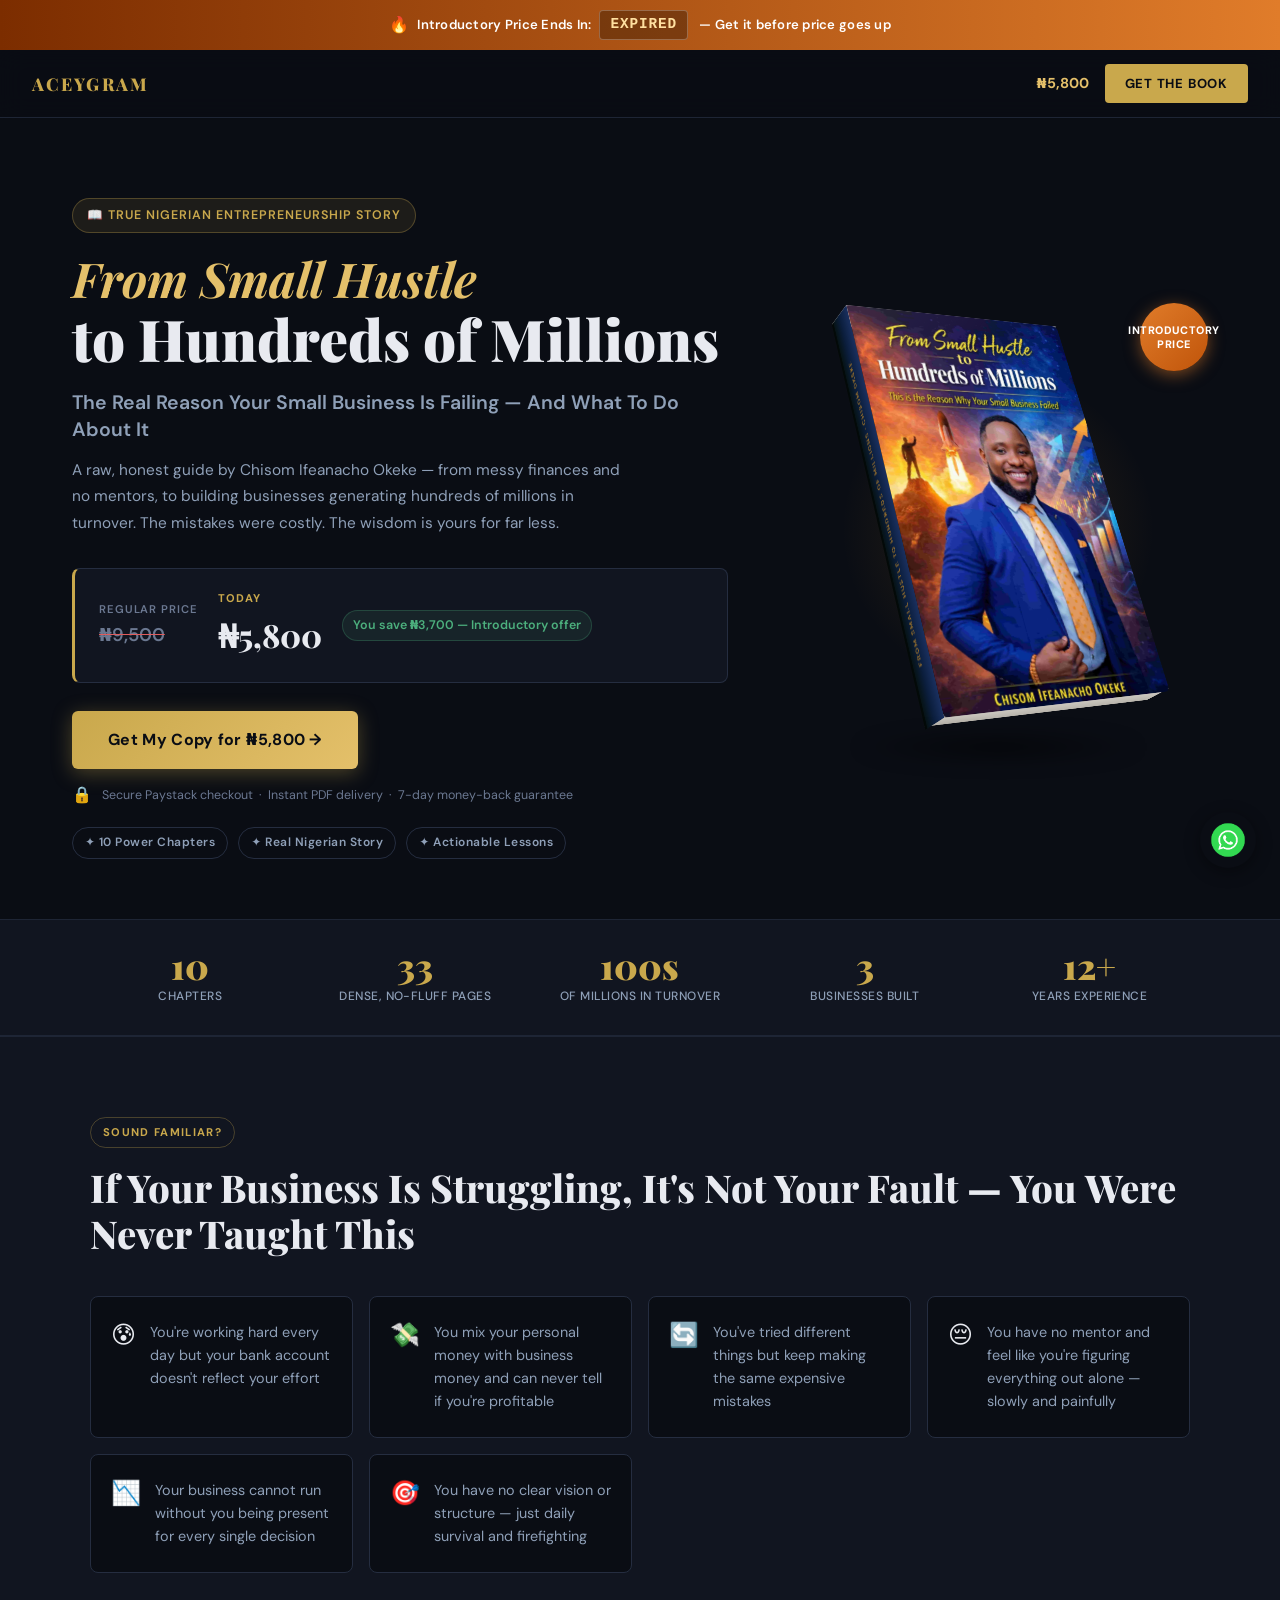
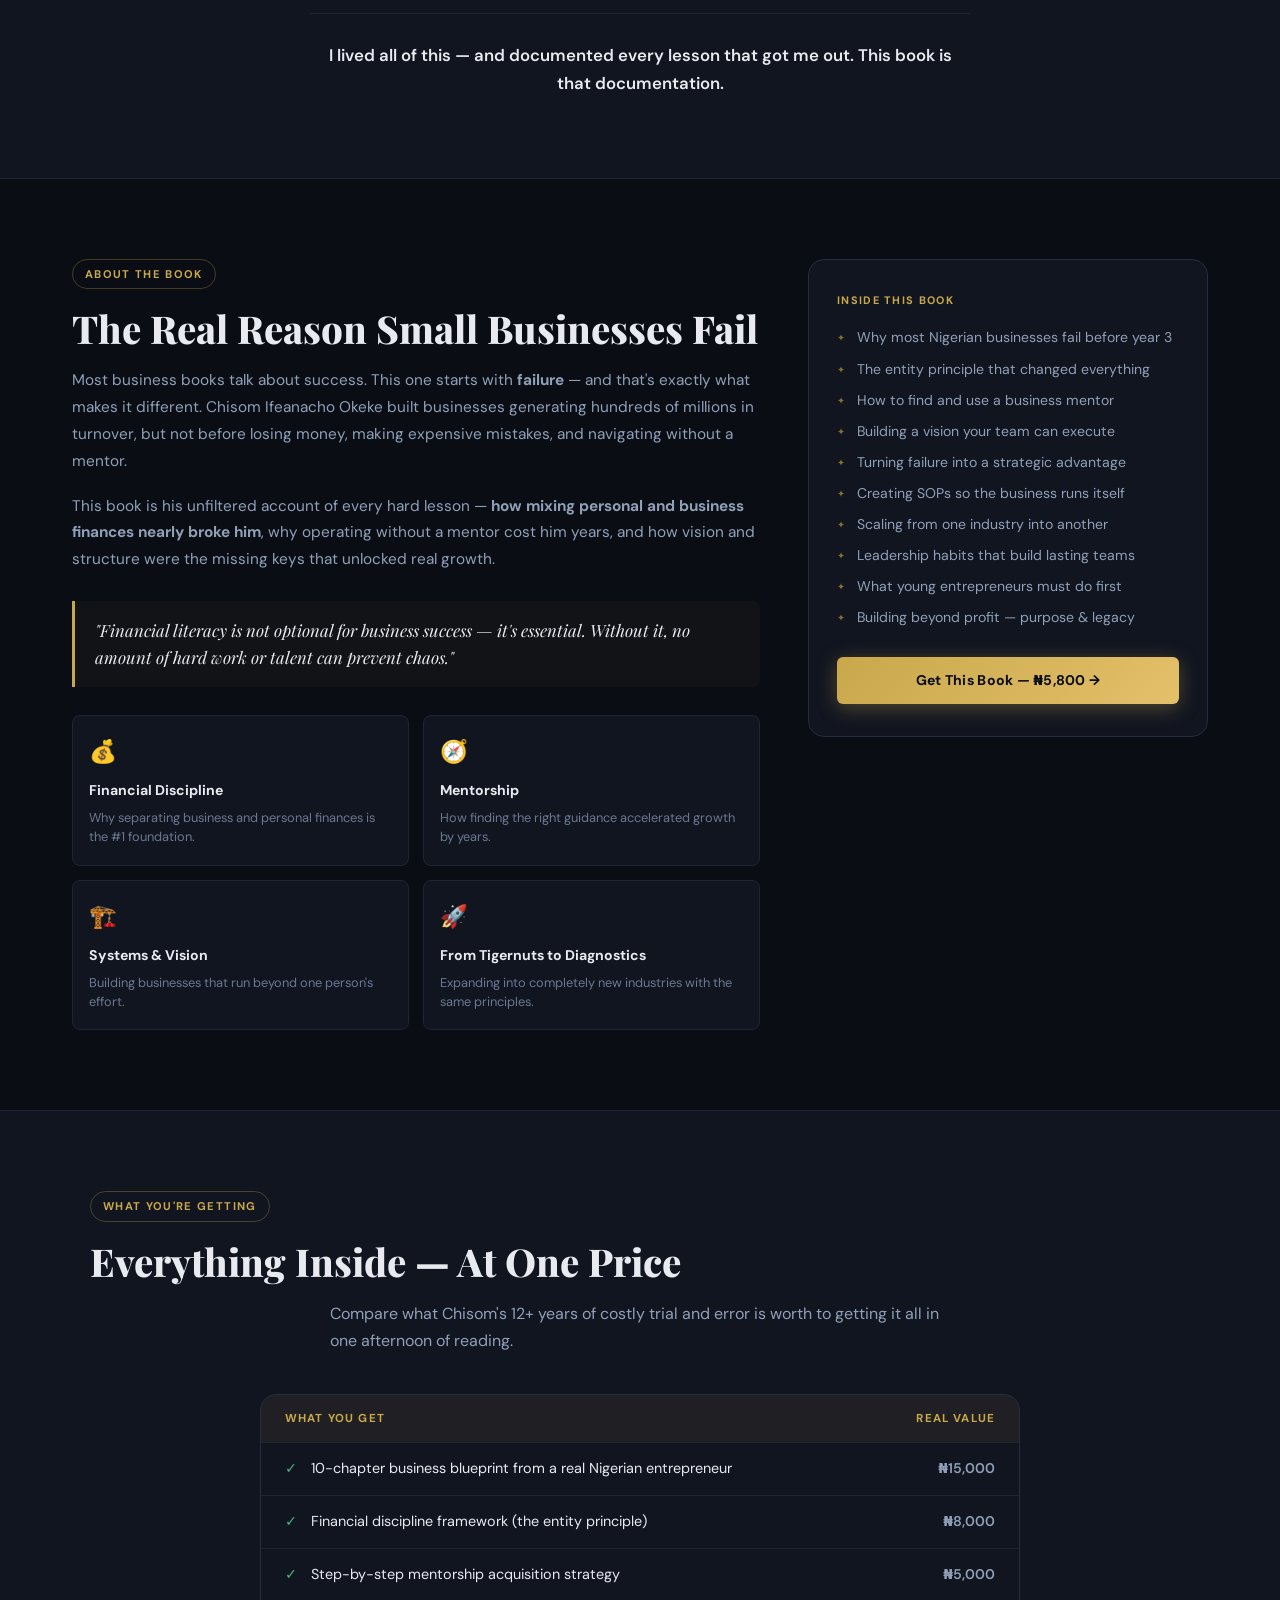
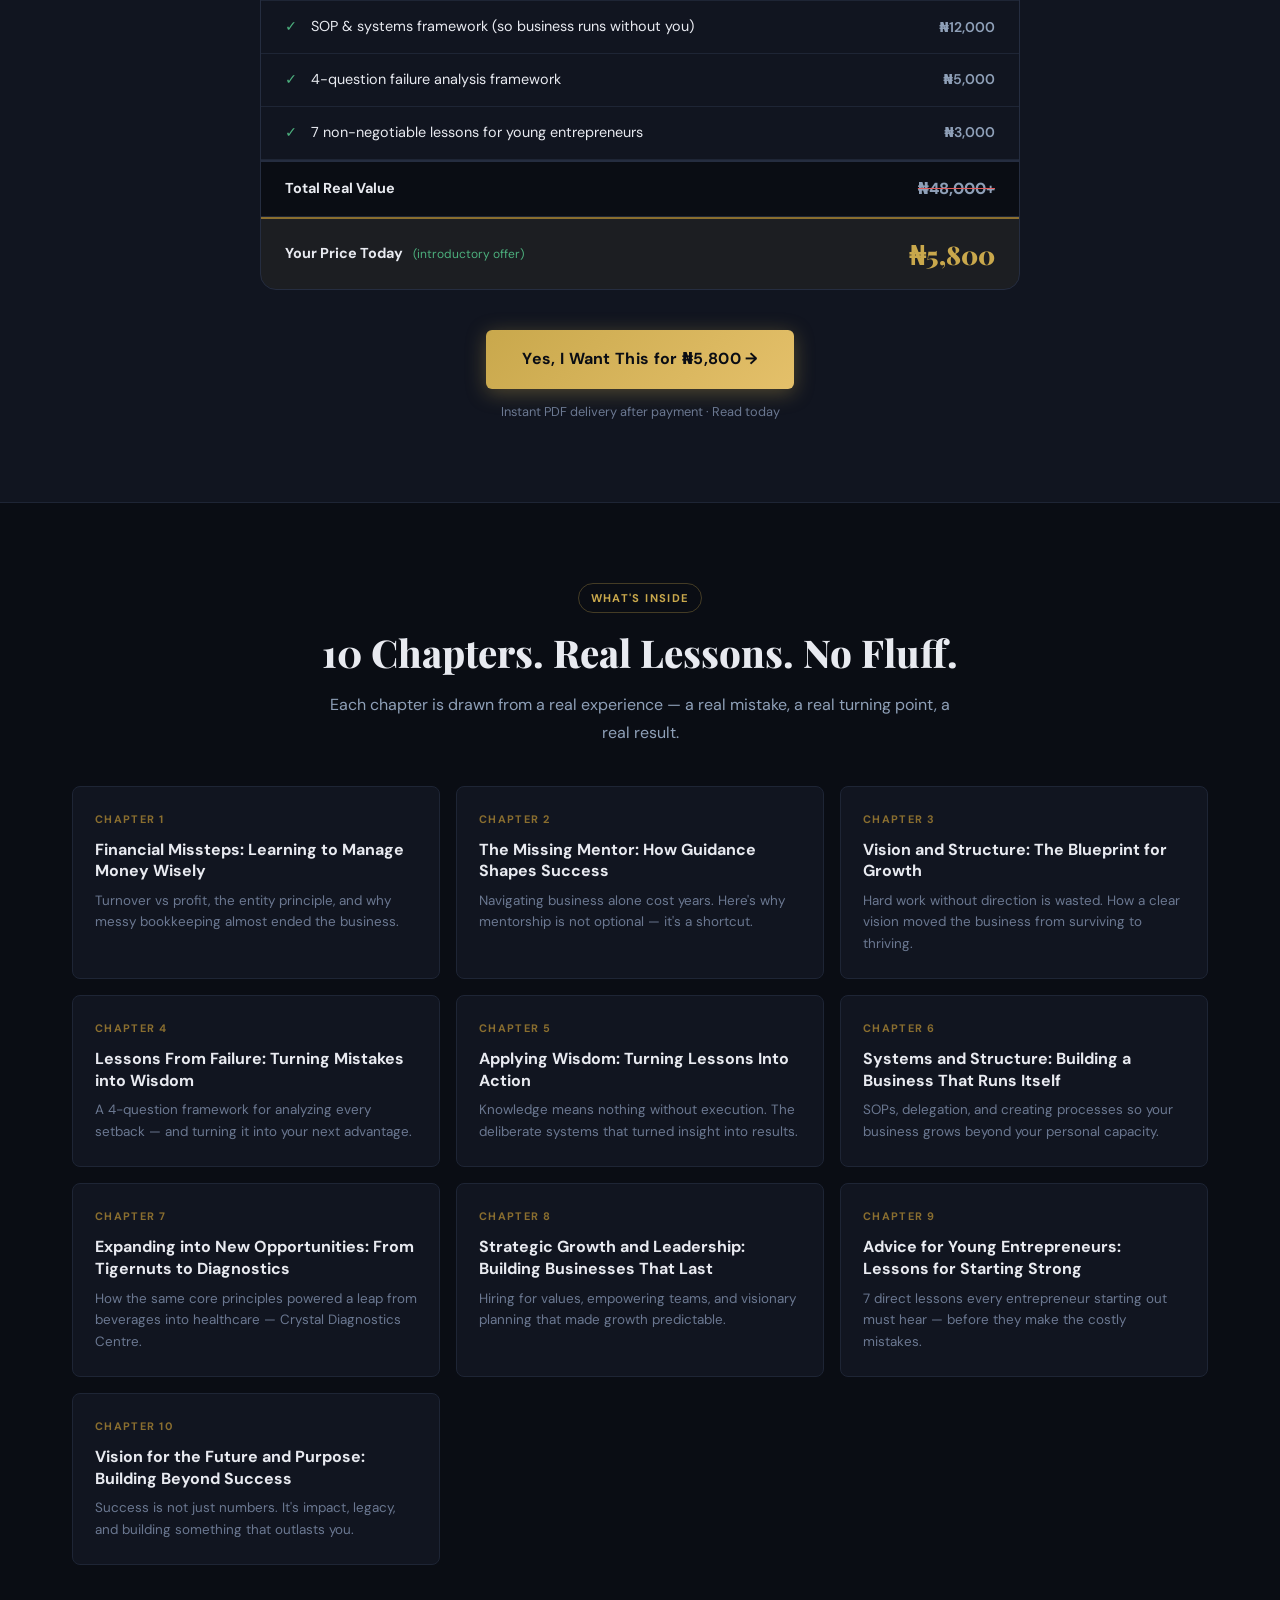
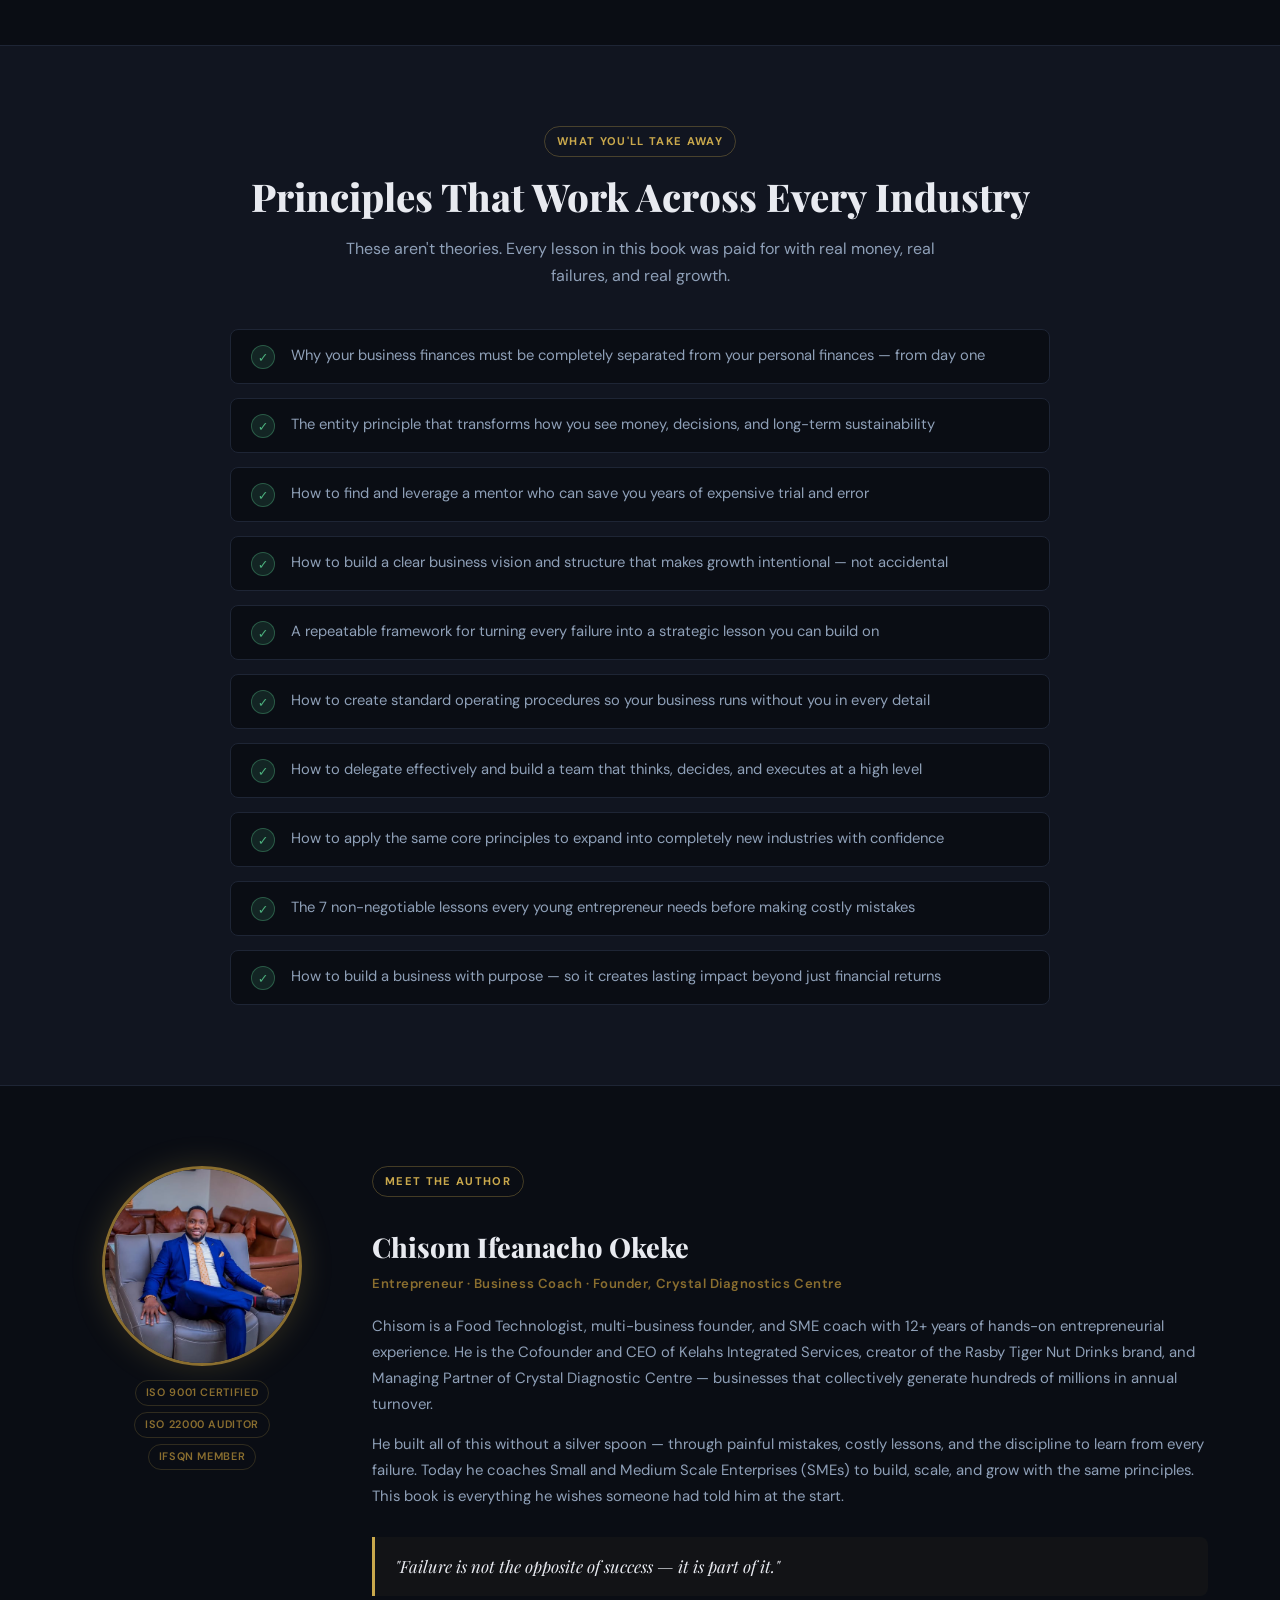
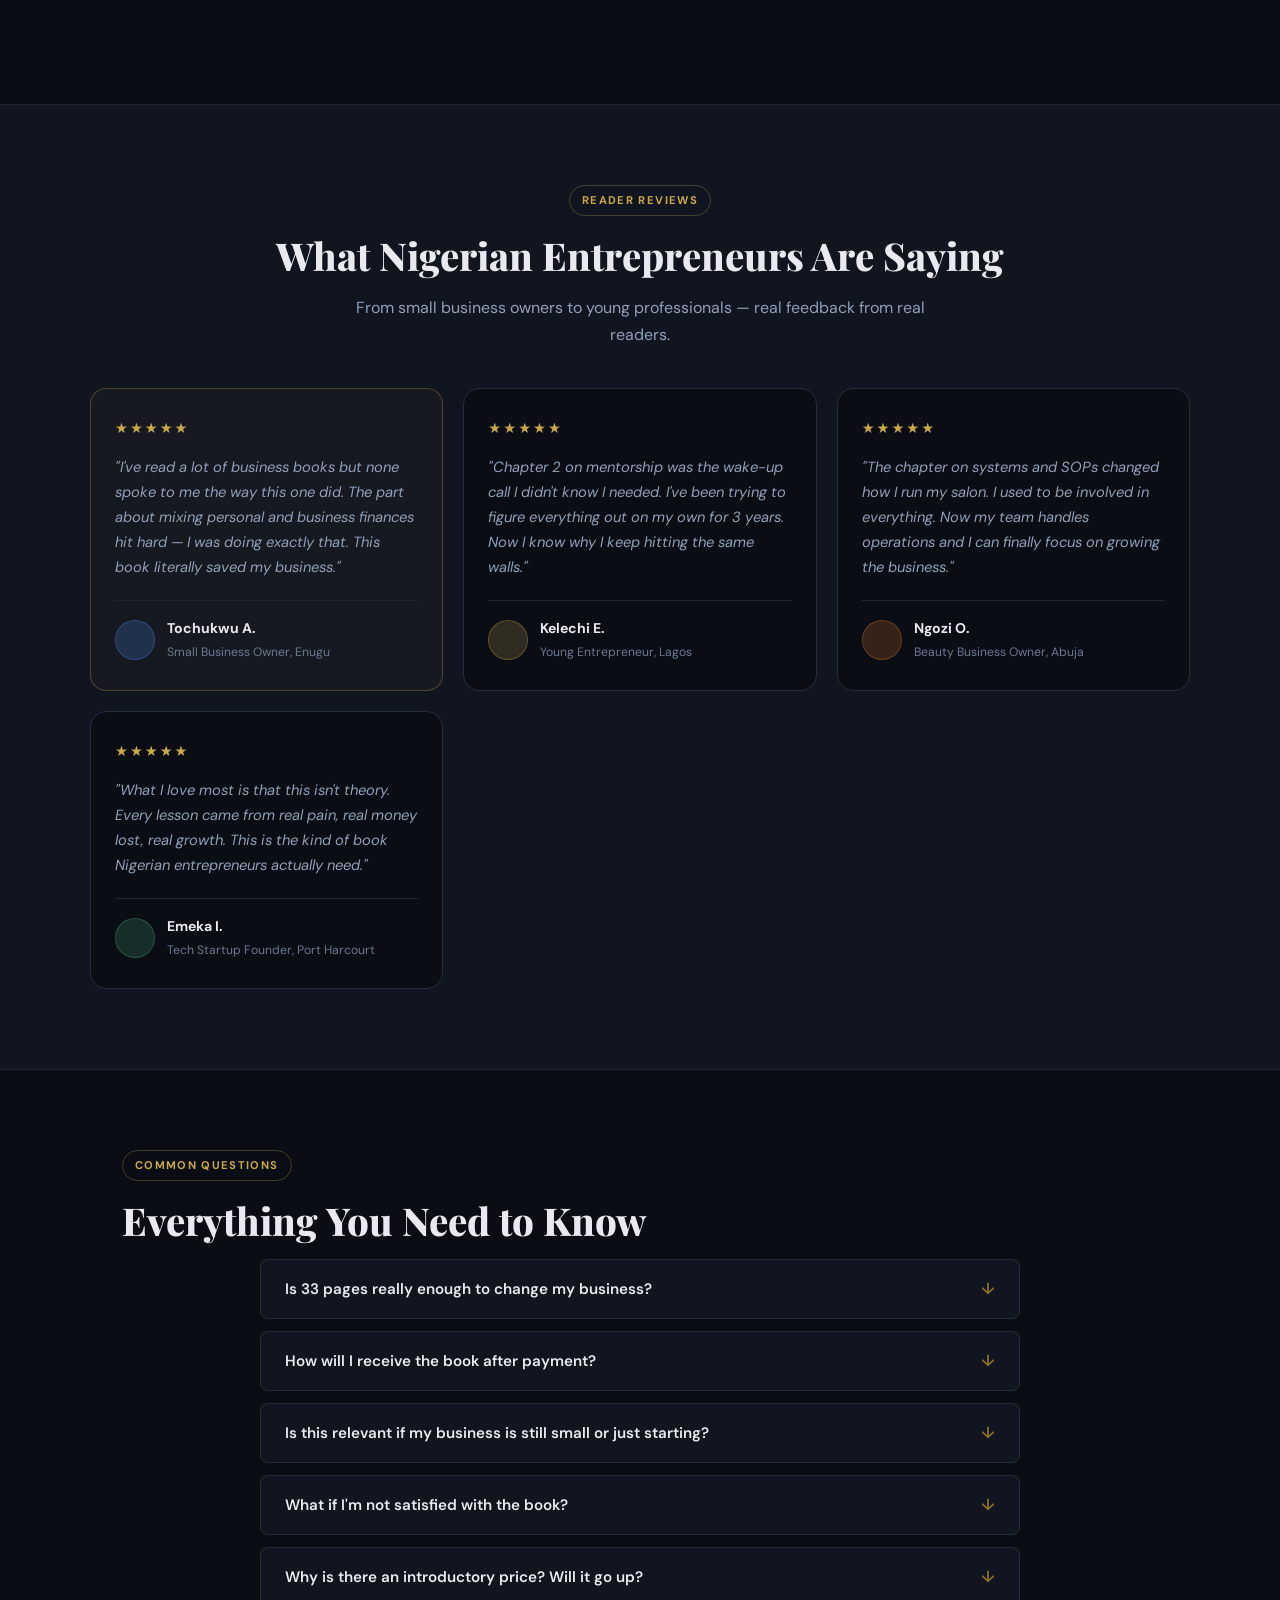
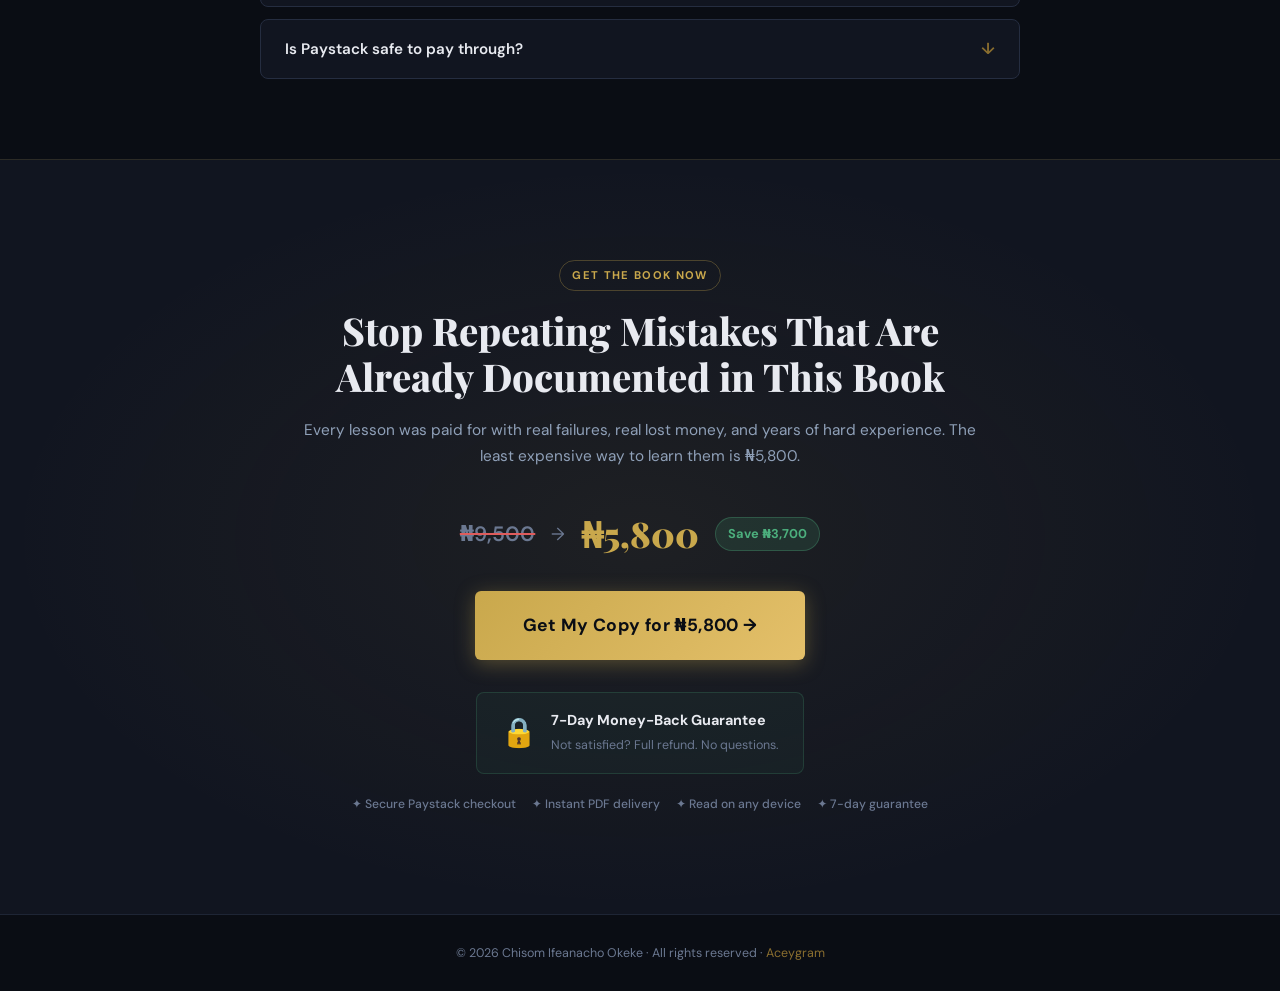
==== commit 78b20e1a: "added testimonal images" ====
--- a/index.html
+++ b/index.html
@@ -420,7 +420,7 @@
       <div class="stars">★★★★★</div>
       <p class="testi-text">"I've read a lot of business books but none spoke to me the way this one did. The part about mixing personal and business finances hit hard — I was doing exactly that. This book literally saved my business."</p>
       <div class="testi-author">
-        <div class="testi-avatar testi-avatar-a">TA</div>
+        <div class="testi-avatar testi-avatar-a"><img src="images/henry.png" alt="" srcset=""></div>
         <div>
           <div class="testi-name">Tochukwu A.</div>
           <div class="testi-role">Small Business Owner, Enugu</div>
@@ -431,7 +431,7 @@
       <div class="stars">★★★★★</div>
       <p class="testi-text">"Chapter 2 on mentorship was the wake-up call I didn't know I needed. I've been trying to figure everything out on my own for 3 years. Now I know why I keep hitting the same walls."</p>
       <div class="testi-author">
-        <div class="testi-avatar testi-avatar-b">KE</div>
+        <div class="testi-avatar testi-avatar-b"><img src="images/dess.png" alt="" srcset=""></div>
         <div>
           <div class="testi-name">Kelechi E.</div>
           <div class="testi-role">Young Entrepreneur, Lagos</div>
@@ -442,7 +442,7 @@
       <div class="stars">★★★★★</div>
       <p class="testi-text">"The chapter on systems and SOPs changed how I run my salon. I used to be involved in everything. Now my team handles operations and I can finally focus on growing the business."</p>
       <div class="testi-author">
-        <div class="testi-avatar testi-avatar-c">NO</div>
+        <div class="testi-avatar testi-avatar-c"><img src="images/nnene.png" alt="" srcset=""></div>
         <div>
           <div class="testi-name">Ngozi O.</div>
           <div class="testi-role">Beauty Business Owner, Abuja</div>
@@ -453,7 +453,7 @@
       <div class="stars">★★★★★</div>
       <p class="testi-text">"What I love most is that this isn't theory. Every lesson came from real pain, real money lost, real growth. This is the kind of book Nigerian entrepreneurs actually need."</p>
       <div class="testi-author">
-        <div class="testi-avatar testi-avatar-d">EI</div>
+        <div class="testi-avatar testi-avatar-d"><img src="images/gabe.png" alt="" srcset=""></div>
         <div>
           <div class="testi-name">Emeka I.</div>
           <div class="testi-role">Tech Startup Founder, Port Harcourt</div>
